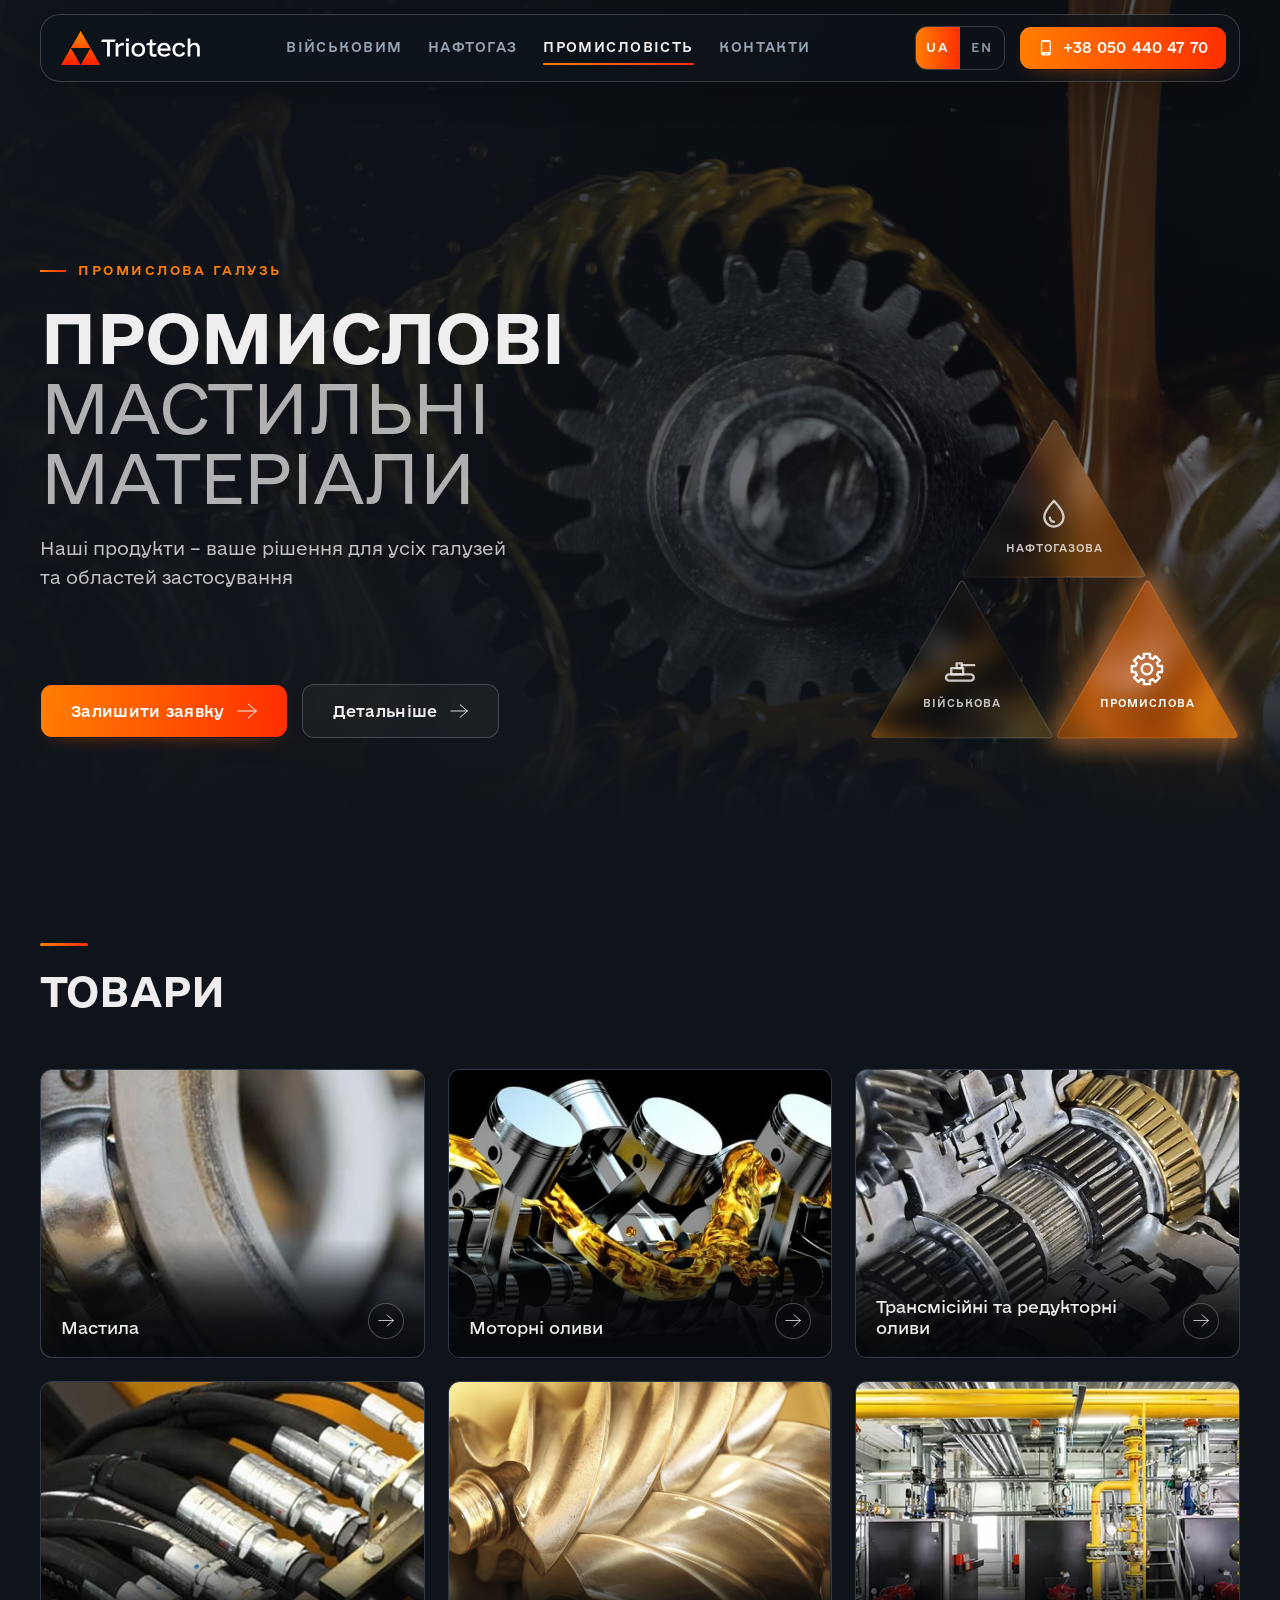
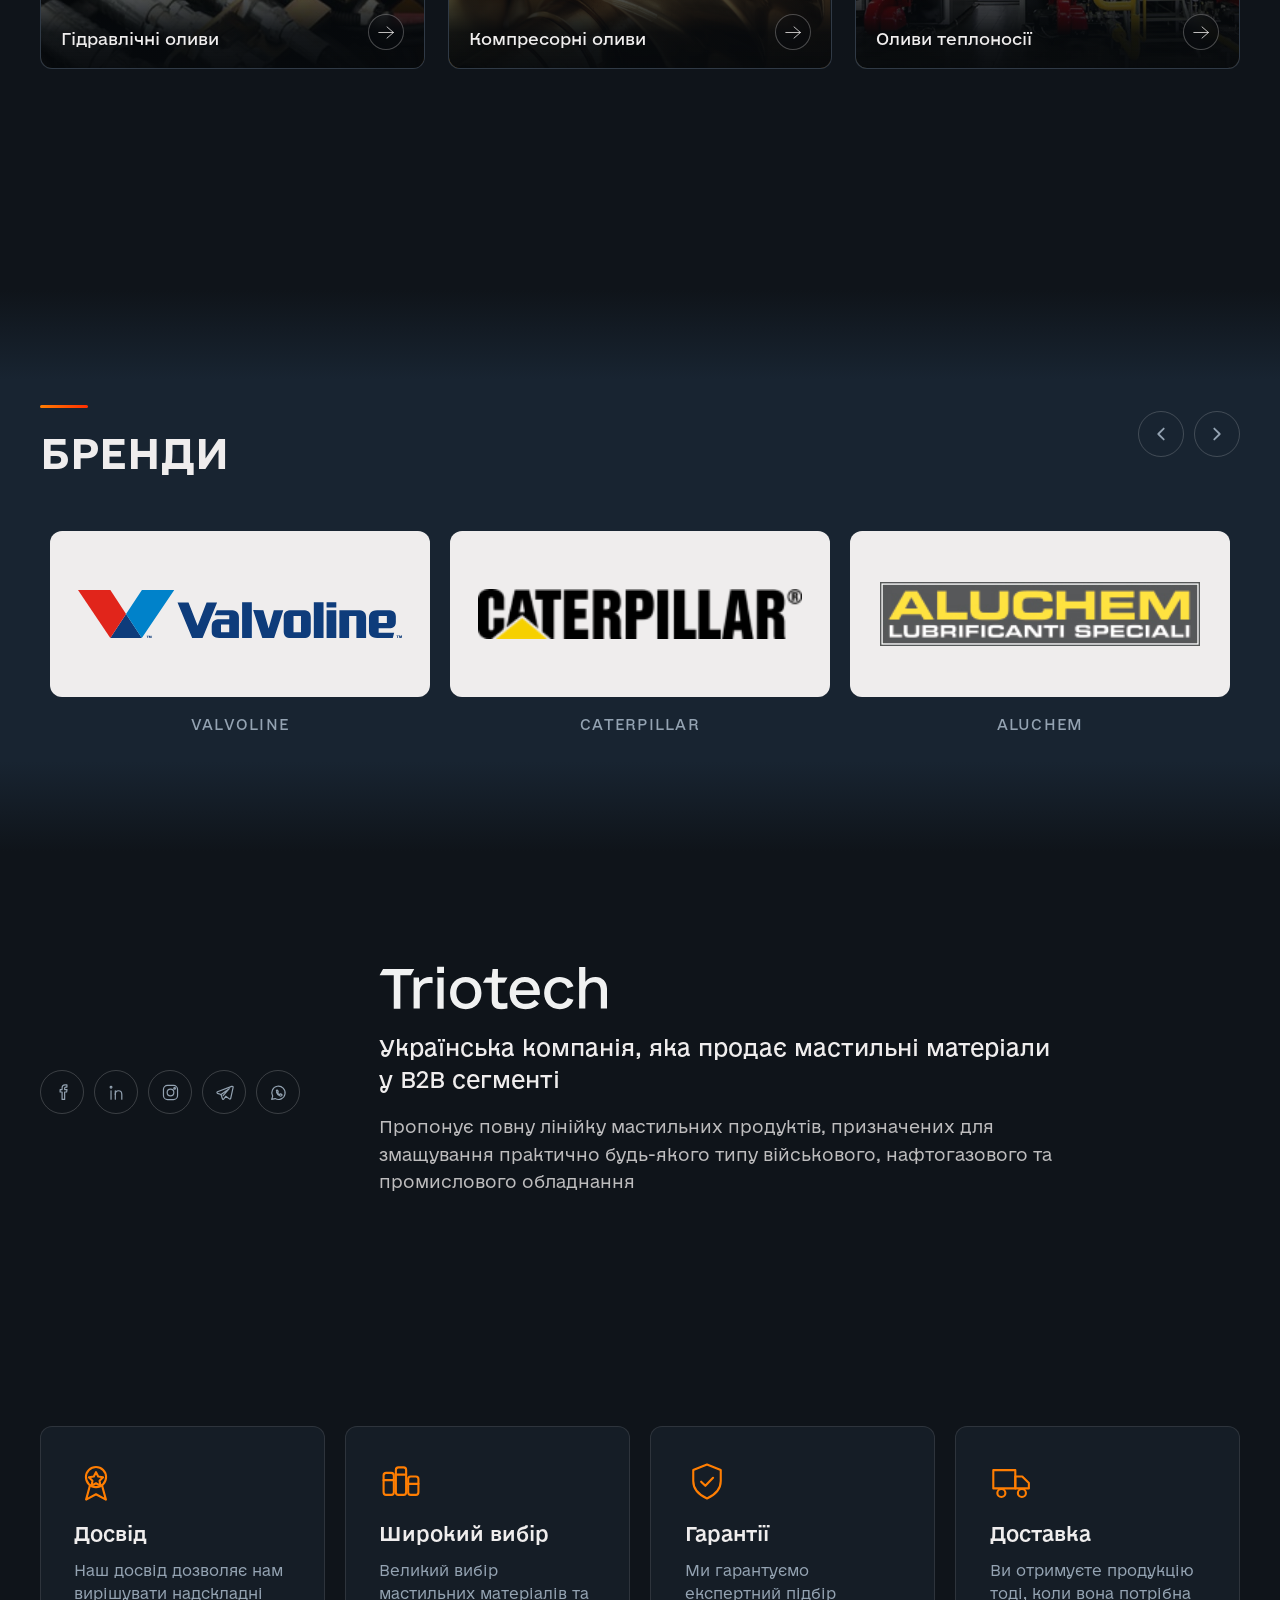
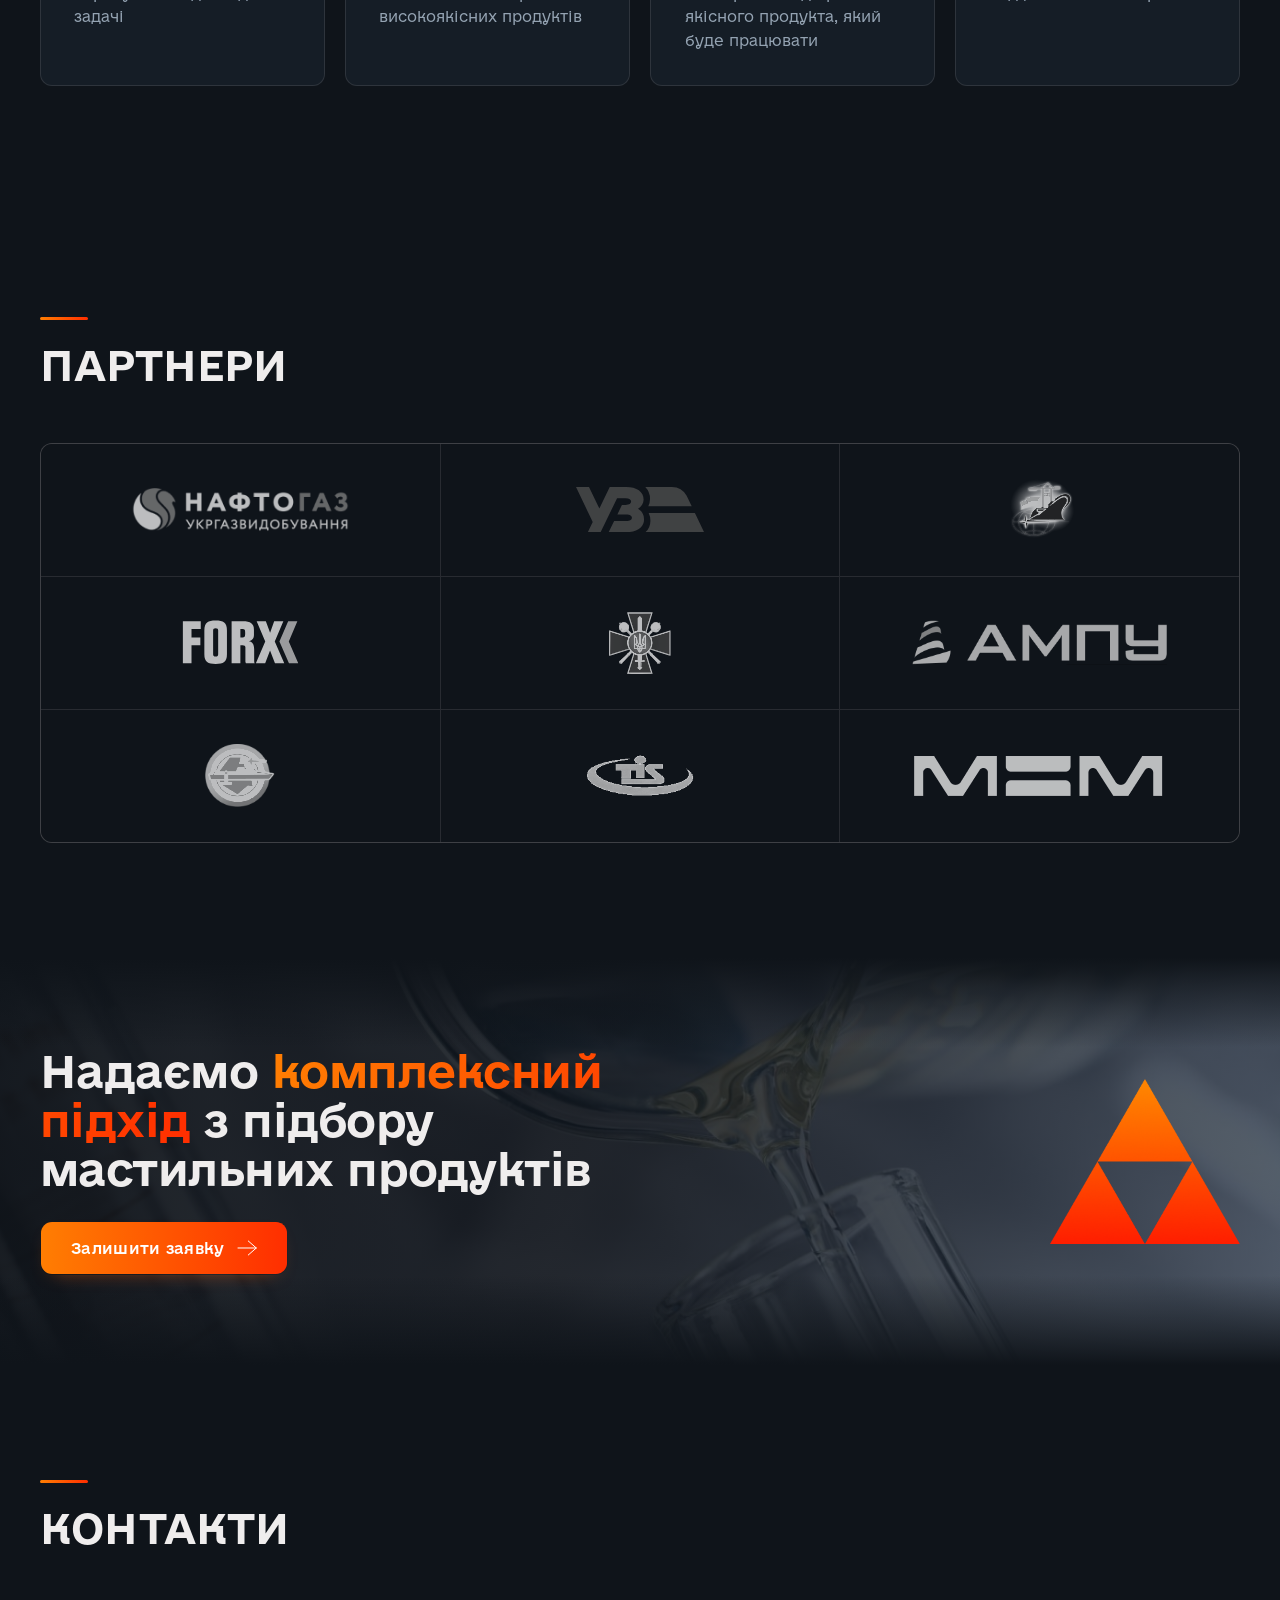
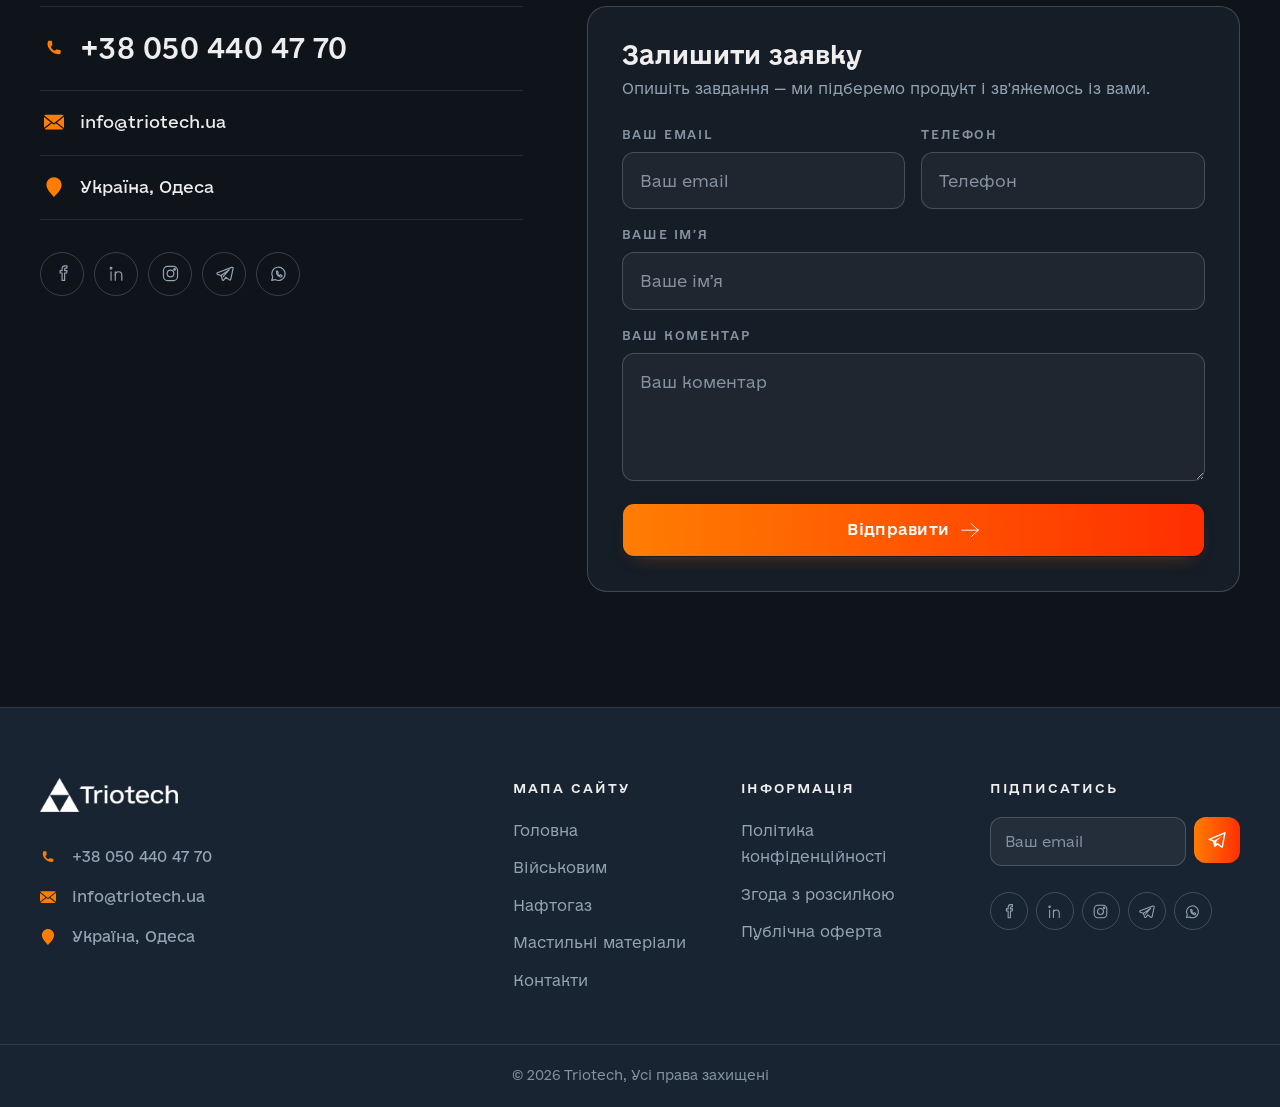
==== Industrial/index.html @ 01c045c3 "Картки головної: суцільна фігура з фото, скруглений кут стику, більший виступ - фото заливає всю фор" ====
<!DOCTYPE html>
<html lang="uk">
<head>
    <meta charset="UTF-8">
    <meta name="viewport"
          content="width=device-width, user-scalable=no, initial-scale=1.0, maximum-scale=1.0, minimum-scale=1.0">
    <meta http-equiv="X-UA-Compatible" content="ie=edge">
    <link rel="stylesheet" href="../css/style.css?v=30">
    <link rel="stylesheet" type="text/css" href="../vendor/slick.css?v=30"/>

    <!-- Favicon -->
    <link href="../favicon.png" rel="icon">

    <title>&#x41F;&#x440;&#x43E;&#x43C;&#x438;&#x441;&#x43B;&#x43E;&#x432;&#x430; &#x433;&#x430;&#x43B;&#x443;&#x437;&#x44C; - Triotech</title>

    <meta property="og:type" content="website">
    <meta property="og:site_name" content="Triotech">
    <meta property="og:title" content="Triotech - Мастильні матеріали">
    <meta property="og:description" content="Українська компанія, яка продає мастильні матеріали у B2B сегменті">
    <meta property="og:url" content="/">
    <meta property="og:locale" content="uk_UA">
    <meta property="og:image" content="/img/preview.jpg">
    <meta property="og:image:width" content="968">
    <meta property="og:image:height" content="504">
</head>

<body>
<svg xmlns="http://www.w3.org/2000/svg" style="position:absolute;width:0;height:0;overflow:hidden" aria-hidden="true" focusable="false"><defs><linearGradient id="flameGrad" x1="0" y1="0" x2="1" y2="1"><stop offset="0%" stop-color="#FF7E02"/><stop offset="100%" stop-color="#FF2E00"/></linearGradient><clipPath id="tri-oilgas" clipPathUnits="objectBoundingBox"><path d="M 0.5074 0.0182 L 0.7401 0.4835 Q 0.7475 0.4983 0.7309 0.4983 L 0.2691 0.4983 Q 0.2525 0.4983 0.2599 0.4835 L 0.4926 0.0182 Q 0.5000 0.0033 0.5074 0.0182 Z"/></clipPath><clipPath id="tri-military" clipPathUnits="objectBoundingBox"><path d="M 0.2574 0.5182 L 0.4901 0.9835 Q 0.4975 0.9983 0.4809 0.9983 L 0.0191 0.9983 Q 0.0025 0.9983 0.0099 0.9835 L 0.2426 0.5182 Q 0.2500 0.5033 0.2574 0.5182 Z"/></clipPath><clipPath id="tri-industrial" clipPathUnits="objectBoundingBox"><path d="M 0.7574 0.5182 L 0.9901 0.9835 Q 0.9975 0.9983 0.9809 0.9983 L 0.5191 0.9983 Q 0.5025 0.9983 0.5099 0.9835 L 0.7426 0.5182 Q 0.7500 0.5033 0.7574 0.5182 Z"/></clipPath><linearGradient id="glassEdge" x1="0" y1="0" x2="0.75" y2="1"><stop offset="0%" stop-color="#fff" stop-opacity=".5"/><stop offset="30%" stop-color="#fff" stop-opacity=".12"/><stop offset="65%" stop-color="#fff" stop-opacity=".03"/><stop offset="100%" stop-color="#fff" stop-opacity=".16"/></linearGradient><linearGradient id="glassEdgeLit" x1="0" y1="0" x2="0.75" y2="1"><stop offset="0%" stop-color="#FFD9B0" stop-opacity=".75"/><stop offset="35%" stop-color="#FFA25A" stop-opacity=".22"/><stop offset="100%" stop-color="#FF7E02" stop-opacity=".30"/></linearGradient><filter id="triGlow" x="-60%" y="-60%" width="220%" height="220%"><feGaussianBlur stdDeviation="3.4" result="b"/><feMerge><feMergeNode in="b"/><feMergeNode in="b"/></feMerge></filter></defs><symbol viewBox="0 0 20 16" id="arrow__product"><path d="M19.286 7.994H1m10.286 6.994l8-6.994-8-6.994" stroke="currentColor" stroke-linecap="round" stroke-linejoin="round"/></symbol><symbol viewBox="0 0 20 17" id="arrow__send"><path d="M19.286 8.734H1M11.286 16l8-7.266-8-7.266" stroke="currentColor" stroke-linecap="round" stroke-linejoin="round"/></symbol><symbol viewBox="0 0 32 32" id="facebook"><path fill-rule="evenodd" clip-rule="evenodd" d="M0 5a5 5 0 015-5h22a5 5 0 015 5v22a5 5 0 01-5 5H5a5 5 0 01-5-5V5zm16 3c4.4 0 8 3.6 8 8 0 4-2.9 7.4-6.9 8v-5.7H19l.4-2.3h-2.2v-1.5c0-.6.3-1.2 1.3-1.2h1v-2s-.9-.2-1.8-.2c-1.8 0-3 1.1-3 3.1V16h-2v2.3h2v5.6C10.9 23.3 8 20 8 16c0-4.4 3.6-8 8-8z" fill="currentColor" fill-opacity=".8"/></symbol><symbol viewBox="0 0 32 32" id="instagram"><path d="M16 18.8c-1.5 0-2.8-1.2-2.8-2.8 0-1.5 1.2-2.8 2.8-2.8 1.5 0 2.8 1.2 2.8 2.8 0 1.5-1.3 2.8-2.8 2.8z" fill="currentColor" fill-opacity=".8"/><path fill-rule="evenodd" clip-rule="evenodd" d="M19.4 9.2h-6.8c-.8.1-1.2.2-1.5.3-.4.1-.7.3-1 .6-.237.237-.35.475-.485.762-.036.075-.073.155-.115.238a5.48 5.48 0 01-.052.148A3.53 3.53 0 009.2 12.6v6.8c.1.8.2 1.2.3 1.5.1.4.3.7.6 1 .237.237.475.35.762.485.075.036.155.073.238.115.046.015.095.033.148.052a3.53 3.53 0 001.352.248h6.8c.8-.1 1.2-.2 1.5-.3.4-.1.7-.3 1-.6.237-.237.35-.475.485-.762.036-.075.073-.155.115-.238.015-.046.033-.095.052-.147A3.53 3.53 0 0022.8 19.4v-6.8c-.1-.8-.2-1.2-.3-1.5-.1-.4-.3-.7-.6-1-.237-.237-.475-.35-.762-.485A11.461 11.461 0 0120.9 9.5c-.046-.015-.095-.033-.147-.052A3.53 3.53 0 0019.4 9.2zM16 11.7c-2.4 0-4.3 1.9-4.3 4.3s1.9 4.3 4.3 4.3 4.3-1.9 4.3-4.3-1.9-4.3-4.3-4.3zm5.4-.1a1 1 0 11-2 0 1 1 0 012 0z" fill="currentColor" fill-opacity=".8"/><path fill-rule="evenodd" clip-rule="evenodd" d="M0 5a5 5 0 015-5h22a5 5 0 015 5v22a5 5 0 01-5 5H5a5 5 0 01-5-5V5zm12.6 2.7h6.8c.9.1 1.5.2 2 .4.6.3 1 .5 1.5 1s.8 1 1 1.5c.2.5.4 1.1.4 2v6.8c-.1.9-.2 1.5-.4 2-.3.6-.5 1-1 1.5s-1 .8-1.5 1c-.5.2-1.1.4-2 .4h-6.8c-.9-.1-1.5-.2-2-.4-.6-.3-1-.5-1.5-1s-.8-1-1-1.5c-.2-.5-.4-1.1-.4-2v-6.8c.1-.9.2-1.5.4-2 .3-.6.5-1 1-1.5s1-.8 1.5-1c.5-.2 1.1-.4 2-.4z" fill="currentColor" fill-opacity=".8"/></symbol><symbol viewBox="0 0 32 32" id="linkedin"><path fill-rule="evenodd" clip-rule="evenodd" d="M0 5a5 5 0 015-5h22a5 5 0 015 5v22a5 5 0 01-5 5H5a5 5 0 01-5-5V5zm8.2 8.3V24h3.4V13.3H8.2zM8 9.9c0 1.1.8 1.9 1.9 1.9 1.1 0 1.9-.8 1.9-1.9C11.8 8.8 11 8 9.9 8 8.9 8 8 8.8 8 9.9zM20.6 24h3.2v-6.6c0-3.3-2-4.4-3.9-4.4-1.7 0-2.9 1.1-3.2 1.8v-1.5h-3.2V24h3.4v-5.7c0-1.5 1-2.3 2-2.3s1.7.5 1.7 2.2V24z" fill="currentColor" fill-opacity=".8"/></symbol><symbol viewBox="0 0 32 32" id="telegram"><path fill-rule="evenodd" clip-rule="evenodd" d="M5 0h22a5 5 0 015 5v22a5 5 0 01-5 5H5a5 5 0 01-5-5V5a5 5 0 015-5zm11.692 12.007c-1.433.596-4.297 1.83-8.592 3.701-.698.278-1.063.549-1.096.814-.056.449.505.625 1.27.866.104.032.212.066.322.102.752.245 1.764.53 2.29.542.477.01 1.01-.186 1.598-.59 4.013-2.709 6.084-4.078 6.214-4.108.092-.02.22-.047.305.03.087.076.078.221.069.26-.056.237-2.26 2.287-3.4 3.347-.356.33-.608.565-.66.619-.115.12-.233.233-.346.342-.699.674-1.223 1.179.029 2.004.602.396 1.083.724 1.563 1.051.525.358 1.048.714 1.725 1.158.172.113.337.23.497.344.61.436 1.16.826 1.837.764.393-.036.8-.406 1.007-1.51.488-2.61 1.447-8.263 1.669-10.592a2.602 2.602 0 00-.025-.58.621.621 0 00-.21-.4c-.176-.143-.448-.173-.57-.17-.554.009-1.405.305-5.496 2.006z" fill="currentColor" fill-opacity=".8"/></symbol><symbol viewBox="0 0 32 32" id="whatsapp"><path fill-rule="evenodd" clip-rule="evenodd" d="M12.6 21.7c1 .6 2.2.9 3.4.9 3.7 0 6.6-3 6.6-6.5 0-1.8-.6-3.4-1.9-4.7-1.3-1.2-2.9-1.9-4.7-1.9-3.6 0-6.6 3-6.6 6.6 0 1.2.3 2.4 1 3.5l.2.3-.7 2.4 2.5-.7.2.1zm5.6-4.7c.2 0 1.2.5 1.4.6.031.016.062.029.093.042.167.07.323.136.407.558.1 0 .1.4-.1.9-.1.4-.9.9-1.3.9-.068 0-.133.006-.202.012-.34.03-.786.07-2.198-.512-1.753-.701-2.968-2.4-3.309-2.877a1.856 1.856 0 00-.091-.123c-.017-.034-.052-.088-.097-.16-.221-.35-.703-1.11-.703-1.94 0-1 .5-1.5.7-1.7.2-.2.4-.2.5-.2h.4c.1 0 .3 0 .4.3.2.4.6 1.4.6 1.5 0 .033.011.067.022.1.023.067.045.133-.022.2-.05.05-.075.1-.1.15-.025.05-.05.1-.1.15l-.3.3c-.1.1-.2.2-.1.4s.5.9 1.1 1.4c.675.59 1.208.825 1.478.944.05.022.09.04.122.056.2 0 .3 0 .4-.1.05-.1.175-.25.3-.4.125-.15.25-.3.3-.4.1-.2.2-.2.4-.1z" fill="currentColor" fill-opacity=".8"/><path fill-rule="evenodd" clip-rule="evenodd" d="M0 16C0 7.163 7.163 0 16 0s16 7.163 16 16-7.163 16-16 16S0 24.837 0 16zm16-8c2.1 0 4.1.8 5.6 2.3 1.5 1.5 2.4 3.5 2.4 5.6 0 4.4-3.6 8-8 8-1.3 0-2.6-.4-3.8-1L8 24l1.1-4C8.4 18.8 8 17.4 8 16c0-4.4 3.6-8 8-8z" fill="currentColor" fill-opacity=".8"/></symbol><symbol viewBox="0 0 23 22" id="footer__tel"><path d="M6.937 7.95c1.38 3.767 2.81 5.27 6.447 6.871l-1.576 2.214c-4.176-2-6.256-5.37-7.236-8l2.365-1.084z" fill="currentColor"/><path d="M8.095 2.75c.739-.002 1.3.612 1.25 1.308-.08 1.095.005 1.884.232 2.863.124.538-.158 1.084-.606 1.436-.604.475-1.066 1.079-1.433 1.599-.509.72-2.26.669-2.646-.116-.796-1.614-1.335-4.588-.173-6.597.182-.316.55-.481.93-.483l2.446-.01zm11.208 11.945c.092-.692-.486-1.292-1.224-1.329a10.354 10.354 0 01-2.982-.562c-.55-.181-1.159.018-1.582.396-.572.51-1.262.87-1.853 1.151-.82.39-.975 2.038-.196 2.495 1.601.94 4.662 1.803 6.914.956a.993.993 0 00.619-.815l.304-2.292z" fill="currentColor"/></symbol><symbol viewBox="0 0 18 15" id="footer__mail"><path fill-rule="evenodd" clip-rule="evenodd" d="M16.349.91a1.68 1.68 0 011.32.628L8.915 8.543.24 1.666C.53 1.213 1.053.91 1.65.91h14.7zM0 12.57V2.908l6.224 4.935-6.211 4.924A1.52 1.52 0 010 12.57zm.57 1.19c.29.24.667.386 1.081.386H16.35a1.7 1.7 0 00.954-.29L10.69 8.563l-1.19.951a.942.942 0 01-1.164.003L7.129 8.56l-6.56 5.2zm11.019-5.917l6.366 5.094c.03-.118.045-.24.045-.367V2.713l-6.411 5.13z" fill="currentColor"/></symbol><symbol viewBox="0 0 16 21" id="footer__place"><path fill-rule="evenodd" clip-rule="evenodd" d="M8.002 20.979C4.942 17.616-.266 12.842.011 7.649.463 3.427 3.868.146 8.002.146c4.135 0 7.54 3.28 7.992 7.503.191 5.67-4.513 9.593-7.992 13.33z" fill="currentColor"/><path d="M11.525 8.265A3.264 3.264 0 118.263 5a3.264 3.264 0 013.262 3.265z" fill="currentColor"/></symbol><symbol viewBox="0 0 26 24" id="footer__send"><path d="M24.102.266L1.012 9.944s-1.092.4-1.007 1.137c.086.738.977 1.076.977 1.076l5.81 2.088s1.754 6.144 2.1 7.313c.344 1.166.621 1.194.621 1.194.322.149.614-.089.614-.089l3.753-3.655 5.85 4.792c1.583.737 2.16-.8 2.16-.8L26 .852c0-1.475-1.898-.585-1.898-.585zM20.014 21.22l-6.259-5.125-1.942 1.891.427-4.023L20.583 6 9.21 12.799l-5.044-1.813 19.245-8.067-3.398 18.3z" fill="currentColor"/></symbol><symbol viewBox="0 0 21 33" id="header-tel"><path d="M16.042 0H4.375A4.37 4.37 0 000 4.375v23.333a4.37 4.37 0 004.375 4.375h11.667a4.37 4.37 0 004.375-4.375V4.375A4.37 4.37 0 0016.042 0zm-2.917 29.167H7.292v-1.459h5.833v1.459zm4.74-4.375H2.552V4.375h15.313v20.417z" fill="currentColor"/></symbol><symbol viewBox="0 0 19 19" id="popup-close"><path d="M9.5 7.438L16.718.219l2.062 2.062-7.218 7.22 7.218 7.218-2.062 2.062L9.5 11.562l-7.22 7.219-2.06-2.062L7.437 9.5.22 2.281 2.28.22 9.5 7.438z" fill="currentColor"/></symbol></svg>
<header b-qltympal5c class="header">
    <div b-qltympal5c class="container">
        <div b-qltympal5c class="header__wrapper">
            <div b-qltympal5c class="header__wrap">
                <a class="header__logo" href="../index.html">
                    <img src="../img/Gradient-Logo-white.svg" alt="logo">
                </a>
                <div b-qltympal5c class="header__content">
                    <nav b-qltympal5c class="header__navigation">
                        <ul b-qltympal5c class="header__list">
                            <li b-qltympal5c class="header__item">
                                <a class="header__link " href="../Military/index.html">&#x412;&#x406;&#x419;&#x421;&#x42C;&#x41A;&#x41E;&#x412;&#x418;&#x41C;</a>
                            </li>
                            <li b-qltympal5c class="header__item">
                                <a class="header__link " href="../OilGas/index.html">&#x41D;&#x410;&#x424;&#x422;&#x41E;&#x413;&#x410;&#x417;</a>
                            </li>
                            <li b-qltympal5c class="header__item">
                                <a class="header__link header__link--active" href="../Industrial/index.html">&#x41F;&#x420;&#x41E;&#x41C;&#x418;&#x421;&#x41B;&#x41E;&#x412;&#x406;&#x421;&#x422;&#x42C;</a>
                            </li>

                            <li b-qltympal5c class="header__item">
                                <a b-qltympal5c id="header__contacts" href="#contacts" class="header__link">&#x41A;&#x41E;&#x41D;&#x422;&#x410;&#x41A;&#x422;&#x418;</a>
                            </li>
                        </ul>
                    </nav>

                    <div class="lang__button lang--header"><div class="lang__list"><span class="lang__link lang__link--on">UA</span><a class="lang__link" href="../Industrial/en/index.html" hreflang="en">EN</a></div></div><button type="button" class="header__cta" data-quote><span>Залишити заявку</span><svg class="btn__arrow" width="20" height="16" fill="none" aria-hidden="true" focusable="false"><use href="#arrow__product" xlink:href="#arrow__product"></use></svg></button>

                    <a b-qltympal5c href="tel:&#x2B;38 050 440 47 70" class="header__tel header__tel--mobile"><svg b-qltympal5c class="header__icon" width="21" height="33">
                            <use b-qltympal5c href="#header-tel" xlink:href="#header-tel"></use>
                        </svg><span class="header__tel-num">&#x2B;38 050 440 47 70</span></a>
                </div>
                <button b-qltympal5c class="hamburger" type="button" aria-label="Меню">
                    <div b-qltympal5c class="hamburger-menu">
                        <span b-qltympal5c class="hamburger-line"></span>
                        <span b-qltympal5c class="hamburger-line"></span>
                    </div>
                </button>
            </div>
            <a b-qltympal5c href="tel:&#x2B;38 050 440 47 70" class="header__tel"><svg b-qltympal5c class="header__icon" width="21" height="33">
                    <use b-qltympal5c href="#header-tel" xlink:href="#header-tel"></use>
                </svg><span class="header__tel-num">&#x2B;38 050 440 47 70</span></a>
        </div>
    </div>
</header>

<main b-qltympal5c class="main">


<section class="start js-main">
    <div class="start__bg">
        <img src="../img/start-bg-3.jpg" alt="bg">
    </div>
    <div class="container">
        <div class="start__wrapper reveal"><p class="sector-tag"><span class="sector-tag__label">Промислова галузь</span></p>
            <h1 class="start__title">ПРОМИСЛОВІ<br><span>МАСТИЛЬНІ МАТЕРІАЛИ</span></h1>
            <div class="start__desc"><p class="start__text">&#x41D;&#x430;&#x448;&#x456; &#x43F;&#x440;&#x43E;&#x434;&#x443;&#x43A;&#x442;&#x438; &#x2013; &#x432;&#x430;&#x448;&#x435; &#x440;&#x456;&#x448;&#x435;&#x43D;&#x43D;&#x44F; &#x434;&#x43B;&#x44F; &#x443;&#x441;&#x456;&#x445; &#x433;&#x430;&#x43B;&#x443;&#x437;&#x435;&#x439; &#x442;&#x430; &#x43E;&#x431;&#x43B;&#x430;&#x441;&#x442;&#x435;&#x439; &#x437;&#x430;&#x441;&#x442;&#x43E;&#x441;&#x443;&#x432;&#x430;&#x43D;&#x43D;&#x44F;</p>
        </div></div><nav class="start__navigation triad-nav" aria-label="Галузі"><ul class="triad-nav__list"><li class="triad-nav__item triad-nav__item--oilgas"><a class="triad-nav__link" href="../OilGas/index.html"><span class="triad-nav__glass"></span><span class="triad-nav__inner"><svg class="triad-nav__ico" viewBox="0 0 24 24" fill="none" stroke="currentColor" stroke-width="1.5" stroke-linecap="round" stroke-linejoin="round" aria-hidden="true" focusable="false"><path d="M12 3.4c0 0 6.2 6.6 6.2 10.5a6.2 6.2 0 1 1-12.4 0C5.8 10 12 3.4 12 3.4z"/><path d="M9.4 14.3a2.7 2.7 0 0 0 2.7 2.7"/></svg><span class="triad-nav__label">Нафтогазова</span></span></a><svg class="triad-nav__glow" viewBox="0 0 100 86.6" preserveAspectRatio="none" aria-hidden="true" focusable="false"><path d="M 50.7425 1.5747 L 74.0075 41.8696 Q 74.7500 43.1557 73.2650 43.1557 L 26.7350 43.1557 Q 25.2500 43.1557 25.9925 41.8696 L 49.2575 1.5747 Q 50.0000 0.2887 50.7425 1.5747 Z"/></svg></li><li class="triad-nav__item triad-nav__item--military"><a class="triad-nav__link" href="../Military/index.html"><span class="triad-nav__glass"></span><span class="triad-nav__inner"><svg class="triad-nav__ico" viewBox="0 0 24 24" fill="none" stroke="currentColor" stroke-width="1.5" stroke-linecap="round" stroke-linejoin="round" aria-hidden="true" focusable="false"><rect x="2" y="15.4" width="18" height="4.1" rx="2"/><path d="M5.4 11.4h7.7v4H5.4z"/><path d="M8.9 8.3h3.3v3.1H8.9z"/><path d="M12.2 9.5h8.1"/></svg><span class="triad-nav__label">Військова</span></span></a><svg class="triad-nav__glow" viewBox="0 0 100 86.6" preserveAspectRatio="none" aria-hidden="true" focusable="false"><path d="M 25.7425 44.8747 L 49.0075 85.1696 Q 49.7500 86.4557 48.2650 86.4557 L 1.7350 86.4557 Q 0.2500 86.4557 0.9925 85.1696 L 24.2575 44.8747 Q 25.0000 43.5887 25.7425 44.8747 Z"/></svg></li><li class="triad-nav__item triad-nav__item--industrial is-active"><a class="triad-nav__link" href="../Industrial/index.html" aria-current="page"><span class="triad-nav__glass"></span><span class="triad-nav__inner"><svg class="triad-nav__ico" viewBox="0 0 24 24" fill="none" stroke="currentColor" stroke-width="1.5" stroke-linecap="round" stroke-linejoin="round" aria-hidden="true" focusable="false"><path d="M 19.36 10.11 L 21.79 9.97 L 21.79 14.03 L 19.36 13.89 L 18.54 15.87 L 20.36 17.49 L 17.49 20.36 L 15.87 18.54 L 13.89 19.36 L 14.03 21.79 L 9.97 21.79 L 10.11 19.36 L 8.13 18.54 L 6.51 20.36 L 3.64 17.49 L 5.46 15.87 L 4.64 13.89 L 2.21 14.03 L 2.21 9.97 L 4.64 10.11 L 5.46 8.13 L 3.64 6.51 L 6.51 3.64 L 8.13 5.46 L 10.11 4.64 L 9.97 2.21 L 14.03 2.21 L 13.89 4.64 L 15.87 5.46 L 17.49 3.64 L 20.36 6.51 L 18.54 8.13 Z"/><circle cx="12" cy="12" r="3.4"/></svg><span class="triad-nav__label">Промислова</span></span></a><svg class="triad-nav__glow" viewBox="0 0 100 86.6" preserveAspectRatio="none" aria-hidden="true" focusable="false"><path d="M 75.7425 44.8747 L 99.0075 85.1696 Q 99.7500 86.4557 98.2650 86.4557 L 51.7350 86.4557 Q 50.2500 86.4557 50.9925 85.1696 L 74.2575 44.8747 Q 75.0000 43.5887 75.7425 44.8747 Z"/></svg></li></ul><svg class="triad-nav__edges" viewBox="0 0 100 86.6" preserveAspectRatio="none" aria-hidden="true" focusable="false"><path class="triad-edge" d="M 50.7425 1.5747 L 74.0075 41.8696 Q 74.7500 43.1557 73.2650 43.1557 L 26.7350 43.1557 Q 25.2500 43.1557 25.9925 41.8696 L 49.2575 1.5747 Q 50.0000 0.2887 50.7425 1.5747 Z"/><path class="triad-edge" d="M 25.7425 44.8747 L 49.0075 85.1696 Q 49.7500 86.4557 48.2650 86.4557 L 1.7350 86.4557 Q 0.2500 86.4557 0.9925 85.1696 L 24.2575 44.8747 Q 25.0000 43.5887 25.7425 44.8747 Z"/><path class="triad-edge is-lit" d="M 75.7425 44.8747 L 99.0075 85.1696 Q 99.7500 86.4557 98.2650 86.4557 L 51.7350 86.4557 Q 50.2500 86.4557 50.9925 85.1696 L 74.2575 44.8747 Q 75.0000 43.5887 75.7425 44.8747 Z"/></svg></nav><div class="start__buttons"><button class="start__btn start__btn--defolt"><span>&#x417;&#x430;&#x43B;&#x438;&#x448;&#x438;&#x442;&#x438; &#x437;&#x430;&#x44F;&#x432;&#x43A;&#x443;</span><svg class="btn__arrow" width="20" height="16" aria-hidden="true" focusable="false" fill="none"><use href="#arrow__product" xlink:href="#arrow__product"></use></svg></button><a href="#product" class="start__btn start__btn--grad">
                &#x414;&#x435;&#x442;&#x430;&#x43B;&#x44C;&#x43D;&#x456;&#x448;&#x435;
                <svg class="start__icon" width="20" height="16" fill="none">
                    <use href="#arrow__product" xlink:href="#arrow__product"></use>
                </svg>
            </a></div>
</section>

<section id="product" class="products">
    <div class="container">
        <h2 class="btn btn--product no-click reveal">&#x422;&#x41E;&#x412;&#x410;&#x420;&#x418;</h2>

        <ul class="product__list reveal-stagger">
            <li class="product__item">
                <div class="product__header">
                    <img src="../img/product-16.jpeg" alt="product">
                </div>
                <div class="product__content">
                    <h3 class="product__name">&#x41C;&#x430;&#x441;&#x442;&#x438;&#x43B;&#x430;</h3><span class="product__arrow"><svg width="20" height="16" aria-hidden="true" focusable="false" fill="none"><use href="#arrow__product" xlink:href="#arrow__product"></use></svg></span>
                </div>
            </li>

            <li class="product__item">
                <div class="product__header">
                    <img src="../img/product-17.jpeg" alt="product">
                </div>
                <div class="product__content">
                    <h3 class="product__name">&#x41C;&#x43E;&#x442;&#x43E;&#x440;&#x43D;&#x456; &#x43E;&#x43B;&#x438;&#x432;&#x438;</h3><span class="product__arrow"><svg width="20" height="16" aria-hidden="true" focusable="false" fill="none"><use href="#arrow__product" xlink:href="#arrow__product"></use></svg></span>
                </div>
            </li>

            <li class="product__item">
                <div class="product__header">
                    <img src="../img/product-18.webp" alt="product">
                </div>
                <div class="product__content">
                    <h3 class="product__name">&#x422;&#x440;&#x430;&#x43D;&#x441;&#x43C;&#x456;&#x441;&#x456;&#x439;&#x43D;&#x456; &#x442;&#x430; &#x440;&#x435;&#x434;&#x443;&#x43A;&#x442;&#x43E;&#x440;&#x43D;&#x456; &#x43E;&#x43B;&#x438;&#x432;&#x438;</h3><span class="product__arrow"><svg width="20" height="16" aria-hidden="true" focusable="false" fill="none"><use href="#arrow__product" xlink:href="#arrow__product"></use></svg></span>
                </div>
            </li>

            <li class="product__item">
                <div class="product__header">
                    <img src="../img/product-19.jpeg" alt="product">
                </div>
                <div class="product__content">
                    <h3 class="product__name">&#x413;&#x456;&#x434;&#x440;&#x430;&#x432;&#x43B;&#x456;&#x447;&#x43D;&#x456; &#x43E;&#x43B;&#x438;&#x432;&#x438;</h3><span class="product__arrow"><svg width="20" height="16" aria-hidden="true" focusable="false" fill="none"><use href="#arrow__product" xlink:href="#arrow__product"></use></svg></span>
                </div>
            </li>

            <li class="product__item">
                <div class="product__header">
                    <img src="../img/product-20.png" alt="product">
                </div>
                <div class="product__content">
                    <h3 class="product__name">&#x41A;&#x43E;&#x43C;&#x43F;&#x440;&#x435;&#x441;&#x43E;&#x440;&#x43D;&#x456; &#x43E;&#x43B;&#x438;&#x432;&#x438;</h3><span class="product__arrow"><svg width="20" height="16" aria-hidden="true" focusable="false" fill="none"><use href="#arrow__product" xlink:href="#arrow__product"></use></svg></span>
                </div>
            </li>

            <li class="product__item">
                <div class="product__header">
                    <img src="../img/product-21.webp" alt="product">
                </div>
                <div class="product__content">
                    <h3 class="product__name">&#x41E;&#x43B;&#x438;&#x432;&#x438; &#x442;&#x435;&#x43F;&#x43B;&#x43E;&#x43D;&#x43E;&#x441;&#x456;&#x457;</h3><span class="product__arrow"><svg width="20" height="16" aria-hidden="true" focusable="false" fill="none"><use href="#arrow__product" xlink:href="#arrow__product"></use></svg></span>
                </div>
            </li>

            <li class="product__item extra">
                <div class="product__header">
                    <img src="../img/product-22.jpeg" alt="product">
                </div>
                <div class="product__content">
                    <h3 class="product__name">&#x41E;&#x445;&#x43E;&#x43B;&#x43E;&#x434;&#x436;&#x443;&#x44E;&#x447;&#x456; &#x440;&#x456;&#x434;&#x438;&#x43D;&#x438;</h3><span class="product__arrow"><svg width="20" height="16" aria-hidden="true" focusable="false" fill="none"><use href="#arrow__product" xlink:href="#arrow__product"></use></svg></span>
                </div>
            </li>

            <li class="product__item extra">
                <div class="product__header">
                    <img src="../img/product-23.jpeg" alt="product">
                </div>
                <div class="product__content">
                    <h3 class="product__name">&#x422;&#x443;&#x440;&#x431;&#x456;&#x43D;&#x43D;&#x456; &#x43E;&#x43B;&#x438;&#x432;&#x438;</h3><span class="product__arrow"><svg width="20" height="16" aria-hidden="true" focusable="false" fill="none"><use href="#arrow__product" xlink:href="#arrow__product"></use></svg></span>
                </div>
            </li>

            <li class="product__item extra">
                <div class="product__header">
                    <img src="../img/product-24.webp" alt="product">
                </div>
                <div class="product__content">
                    <h3 class="product__name">&#x406;&#x43D;&#x448;&#x456; &#x43C;&#x430;&#x441;&#x442;&#x438;&#x43B;&#x44C;&#x43D;&#x456; &#x43C;&#x430;&#x442;&#x435;&#x440;&#x456;&#x430;&#x43B;&#x438;</h3><span class="product__arrow"><svg width="20" height="16" aria-hidden="true" focusable="false" fill="none"><use href="#arrow__product" xlink:href="#arrow__product"></use></svg></span>
                </div>
            </li>
        </ul>
        
        <div class="product__foot reveal"><button id="productMore" class="product__more">&#x411;&#x456;&#x43B;&#x44C;&#x448;&#x435; &#x442;&#x43E;&#x432;&#x430;&#x440;&#x456;&#x432;
            <svg class="product__icon" width="20" height="16" fill="none">
                <use href="#arrow__product" xlink:href="#arrow__product"></use>
            </svg>
        </button><button class="products__btn quote"><span>&#x417;&#x430;&#x43B;&#x438;&#x448;&#x438;&#x442;&#x438; &#x437;&#x430;&#x44F;&#x432;&#x43A;&#x443;</span><svg class="btn__arrow" width="20" height="16" aria-hidden="true" focusable="false" fill="none"><use href="#arrow__product" xlink:href="#arrow__product"></use></svg></button></div>
    </div>
</section>

<section b-qltympal5c class="brands">
    <div b-qltympal5c class="container">
        <h2 b-qltympal5c class="btn btn--brands no-click reveal">&#x411;&#x420;&#x415;&#x41D;&#x414;&#x418;</h2>


        <div b-qltympal5c class="brands__swiper reveal">
            <div b-qltympal5c class="brands__wrapper"><div b-qltympal5c class="brands__slide">
                    <div b-qltympal5c class="brands__header">
                        <img src="../img/brands-2.svg" alt="brands">
                    </div>
                    <h3 b-qltympal5c class="brands__name">
                        Valvoline
                    </h3>
                </div><div b-qltympal5c class="brands__slide">
                    <div b-qltympal5c class="brands__header">
                        <img src="../img/brands-4.png" alt="brands">
                    </div>
                    <h3 b-qltympal5c class="brands__name">
                        Caterpillar
                    </h3>
                </div><div b-qltympal5c class="brands__slide">
                    <div b-qltympal5c class="brands__header">
                        <img src="../img/brands-6.png" alt="brands">
                    </div>
                    <h3 b-qltympal5c class="brands__name">
                        Aluchem
                    </h3>
                </div><div b-qltympal5c class="brands__slide">
                    <div b-qltympal5c class="brands__header">
                        <img src="../img/brands-5.png" alt="brands">
                    </div>
                    <h3 b-qltympal5c class="brands__name">
                        Champion
                    </h3>
                </div><div b-qltympal5c class="brands__slide">
                    <div b-qltympal5c class="brands__header">
                        <img src="../img/brands-7.png" alt="brands">
                    </div>
                    <h3 b-qltympal5c class="brands__name">
                        Bechem
                    </h3>
                </div><div b-qltympal5c class="brands__slide">
                    <div b-qltympal5c class="brands__header">
                        <img src="../img/brands-3.png" alt="brands">
                    </div>
                    <h3 b-qltympal5c class="brands__name">
                        Cyclon
                    </h3>
                </div><div b-qltympal5c class="brands__slide">
                    <div b-qltympal5c class="brands__header">
                        <img src="../img/brands-1.png" alt="brands">
                    </div>
                    <h3 b-qltympal5c class="brands__name">
                        OCRI
                    </h3>
                </div></div>
        </div>

        <div b-qltympal5c class="brands__navigation reveal">
            <button b-qltympal5c class="brands__prev" type="button" aria-label="Попередній бренд"><svg viewBox="0 0 24 22" aria-hidden="true" focusable="false"><path d="M15 5l-6 6 6 6" fill="none" stroke="currentColor" stroke-width="2" stroke-linecap="round" stroke-linejoin="round"/></svg></button>
            <button b-qltympal5c class="brands__next" type="button" aria-label="Наступний бренд"><svg viewBox="0 0 24 22" aria-hidden="true" focusable="false"><path d="M9 5l6 6-6 6" fill="none" stroke="currentColor" stroke-width="2" stroke-linecap="round" stroke-linejoin="round"/></svg></button>
        </div>

        <div b-qltympal5c class="brands__decor">
            <img src="../img/brands-decor.png" alt="decor">
        </div>
    </div>

</section>

<section b-qltympal5c class="about">
    <div b-qltympal5c class="container">
        <div b-qltympal5c class="about__bg">
            <img src="../img/about-logo.png" alt="bg">
        </div>
        <div b-qltympal5c class="about__left">
            <h2 b-qltympal5c class="btn btn--about no-click reveal">&#x41F;&#x420;&#x41E; &#x41D;&#x410;&#x421;</h2>
            
            <ul b-qltympal5c class="social__list social__list--about">
                <li b-qltympal5c class="social__item">
                    <a b-qltympal5c href="https://www.facebook.com/profile.php?id=100087215003059" class="social__link">
                        <svg viewBox="0 0 24 24" fill="none" stroke="currentColor" stroke-width="1.5" stroke-linecap="round" stroke-linejoin="round" aria-hidden="true" focusable="false"><path d="M14.7 8.3V6.6c0-.8.6-1.4 1.4-1.4h1.5V2.3h-2.4c-2.2 0-3.7 1.6-3.7 4v2H9v3.1h2.5v9.4h3.2v-9.4h2.5l.5-3.1z"/></svg>
                    </a>
                </li>
                <li b-qltympal5c class="social__item">
                    <a b-qltympal5c href="https://www.linkedin.com/company/triotech-llc/" class="social__link">
                        <svg viewBox="0 0 24 24" fill="none" stroke="currentColor" stroke-width="1.5" stroke-linecap="round" stroke-linejoin="round" aria-hidden="true" focusable="false"><circle cx="5.1" cy="5.3" r="1.1"/><path d="M5.1 9.8v10.6"/><path d="M10.5 20.4V9.8"/><path d="M10.5 14.4c0-2.6 1.7-4.6 4.1-4.6 2.4 0 4.1 2 4.1 4.6v6"/></svg>
                    </a>
                </li>
                <li b-qltympal5c class="social__item">
                    <a b-qltympal5c href="https://www.instagram.com/triotech_ukraine_/" class="social__link ">
                        <svg viewBox="0 0 24 24" fill="none" stroke="currentColor" stroke-width="1.5" stroke-linecap="round" stroke-linejoin="round" aria-hidden="true" focusable="false"><rect x="3.1" y="3.1" width="17.8" height="17.8" rx="5.2"/><circle cx="12" cy="12" r="4.2"/><circle cx="17.2" cy="6.8" r="1.05"/></svg>
                    </a>
                </li>
                <li b-qltympal5c class="social__item">
                    <a b-qltympal5c href="https://t.me/triotech_ukraine" class="social__link">
                        <svg viewBox="0 0 24 24" fill="none" stroke="currentColor" stroke-width="1.5" stroke-linecap="round" stroke-linejoin="round" aria-hidden="true" focusable="false"><path d="M21.1 4.2 3.1 11.1c-.9.35-.87 1.62.03 1.93l4.5 1.55 1.72 5.28c.27.82 1.34.99 1.84.29l2.45-3.44 4.53 3.34c.62.46 1.5.13 1.67-.62l3.05-13.98c.18-.82-.62-1.48-1.79-1.25z"/><path d="m7.63 14.58 10.4-7.36-7.75 8.73"/></svg>
                    </a>
                </li>
                <li b-qltympal5c class="social__item">
                    <a b-qltympal5c href="https://wa.me/qr/CX3KLC3YHZDWG1" class="social__link">
                        <svg viewBox="0 0 24 24" fill="none" stroke="currentColor" stroke-width="1.5" stroke-linecap="round" stroke-linejoin="round" aria-hidden="true" focusable="false"><path d="M3.4 20.6 4.65 16.6A8.4 8.4 0 1 1 7.75 19.7z"/><path d="M9.3 9.4c.15-.35.4-.35.62-.35h.5c.18 0 .4.02.6.47l.62 1.5c.1.24 0 .42-.1.55l-.4.47c-.16.18-.24.32-.1.55.4.72 1.2 1.5 1.95 1.9.25.14.42.08.56-.08l.47-.55c.16-.18.32-.24.55-.16l1.42.7c.4.18.4.4.4.55v.47c0 .24 0 .47-.4.72-.47.3-1.2.47-1.9.24-1.9-.63-3.8-2.53-4.4-4.4-.24-.72-.1-1.42.24-1.9z"/></svg>
                    </a>
                </li>
            </ul>
        </div>
        <div b-qltympal5c class="about__right reveal">
            <h2 b-qltympal5c class="about__title">
                <img src="../img/logo-text.svg" alt="logo icon">
            </h2>
            <div b-qltympal5c class="about__wrap">
                <p b-qltympal5c class="about__text">
                    &#x423;&#x43A;&#x440;&#x430;&#x457;&#x43D;&#x441;&#x44C;&#x43A;&#x430; &#x43A;&#x43E;&#x43C;&#x43F;&#x430;&#x43D;&#x456;&#x44F;, &#x44F;&#x43A;&#x430; &#x43F;&#x440;&#x43E;&#x434;&#x430;&#x454; &#x43C;&#x430;&#x441;&#x442;&#x438;&#x43B;&#x44C;&#x43D;&#x456; &#x43C;&#x430;&#x442;&#x435;&#x440;&#x456;&#x430;&#x43B;&#x438; &#x443; B2B &#x441;&#x435;&#x433;&#x43C;&#x435;&#x43D;&#x442;&#x456;
                </p>
                <p b-qltympal5c class="about__text">&#x41F;&#x440;&#x43E;&#x43F;&#x43E;&#x43D;&#x443;&#x454; &#x43F;&#x43E;&#x432;&#x43D;&#x443; &#x43B;&#x456;&#x43D;&#x456;&#x439;&#x43A;&#x443; &#x43C;&#x430;&#x441;&#x442;&#x438;&#x43B;&#x44C;&#x43D;&#x438;&#x445; &#x43F;&#x440;&#x43E;&#x434;&#x443;&#x43A;&#x442;&#x456;&#x432;, &#x43F;&#x440;&#x438;&#x437;&#x43D;&#x430;&#x447;&#x435;&#x43D;&#x438;&#x445; &#x434;&#x43B;&#x44F; &#x437;&#x43C;&#x430;&#x449;&#x443;&#x432;&#x430;&#x43D;&#x43D;&#x44F; &#x43F;&#x440;&#x430;&#x43A;&#x442;&#x438;&#x447;&#x43D;&#x43E; &#x431;&#x443;&#x434;&#x44C;-&#x44F;&#x43A;&#x43E;&#x433;&#x43E; &#x442;&#x438;&#x43F;&#x443; &#x432;&#x456;&#x439;&#x441;&#x44C;&#x43A;&#x43E;&#x432;&#x43E;&#x433;&#x43E;, &#x43D;&#x430;&#x444;&#x442;&#x43E;&#x433;&#x430;&#x437;&#x43E;&#x432;&#x43E;&#x433;&#x43E; &#x442;&#x430; &#x43F;&#x440;&#x43E;&#x43C;&#x438;&#x441;&#x43B;&#x43E;&#x432;&#x43E;&#x433;&#x43E; &#x43E;&#x431;&#x43B;&#x430;&#x434;&#x43D;&#x430;&#x43D;&#x43D;&#x44F;</p></div>
            </div>
        </div>


    </div>
    <div b-qltympal5c class="about__decor">
        <img src="../img/about-decor.png" alt="decor">
    </div>
</section>

<section b-qltympal5c class="why">
    <div b-qltympal5c class="container">
        <ul b-qltympal5c class="why__list reveal-stagger">
            <li b-qltympal5c class="why__item">
                <div b-qltympal5c class="why__header">
                    <span class="why__icon"><svg viewBox="0 0 24 24" aria-hidden="true" focusable="false"><circle cx="12" cy="9.3" r="5.5"/><path d="M12 6.6l1.2 2.42 2.68.39-1.94 1.89.46 2.66L12 12.7l-2.4 1.26.46-2.66-1.94-1.89 2.68-.39z"/><path d="M8.7 13.9 6.6 21.6l5.4-2.9 5.4 2.9-2.1-7.7"/></svg></span>
                    <h2 b-qltympal5c class="why__title">&#x414;&#x43E;&#x441;&#x432;&#x456;&#x434;</h2>
                </div>
                <p b-qltympal5c class="why__text">&#x41D;&#x430;&#x448; &#x434;&#x43E;&#x441;&#x432;&#x456;&#x434; &#x434;&#x43E;&#x437;&#x432;&#x43E;&#x43B;&#x44F;&#x454; &#x43D;&#x430;&#x43C; &#x432;&#x438;&#x440;&#x456;&#x448;&#x443;&#x432;&#x430;&#x442;&#x438; &#x43D;&#x430;&#x434;&#x441;&#x43A;&#x43B;&#x430;&#x434;&#x43D;&#x456; &#x437;&#x430;&#x434;&#x430;&#x447;&#x456;</p>
            </li>

            <li b-qltympal5c class="why__item">
                <div b-qltympal5c class="why__header">
                    <span class="why__icon"><svg viewBox="0 0 24 24" aria-hidden="true" focusable="false"><rect x="2.5" y="7" width="5.6" height="12" rx="1.4"/><rect x="9.2" y="4" width="5.6" height="15" rx="1.4"/><rect x="15.9" y="9" width="5.6" height="10" rx="1.4"/><path d="M2.5 11h5.6M9.2 8h5.6M15.9 13h5.6"/></svg></span>
                    <h2 b-qltympal5c class="why__title">&#x428;&#x438;&#x440;&#x43E;&#x43A;&#x438;&#x439; &#x432;&#x438;&#x431;&#x456;&#x440;</h2>
                </div>
                <p b-qltympal5c class="why__text">&#x412;&#x435;&#x43B;&#x438;&#x43A;&#x438;&#x439; &#x432;&#x438;&#x431;&#x456;&#x440; &#x43C;&#x430;&#x441;&#x442;&#x438;&#x43B;&#x44C;&#x43D;&#x438;&#x445; &#x43C;&#x430;&#x442;&#x435;&#x440;&#x456;&#x430;&#x43B;&#x456;&#x432; &#x442;&#x430; &#x432;&#x438;&#x441;&#x43E;&#x43A;&#x43E;&#x44F;&#x43A;&#x456;&#x441;&#x43D;&#x438;&#x445; &#x43F;&#x440;&#x43E;&#x434;&#x443;&#x43A;&#x442;&#x456;&#x432;</p>
            </li>

            <li b-qltympal5c class="why__item">
                <div b-qltympal5c class="why__header">
                    <span class="why__icon"><svg viewBox="0 0 24 24" aria-hidden="true" focusable="false"><path d="M12 2.5l7.5 3v6c0 4.6-3.2 7.6-7.5 9.5-4.3-1.9-7.5-4.9-7.5-9.5v-6z"/><path d="M8.8 11.8l2.3 2.3 4.2-4.4"/></svg></span>
                    <h2 b-qltympal5c class="why__title">&#x413;&#x430;&#x440;&#x430;&#x43D;&#x442;&#x456;&#x457;</h2>
                </div>
                <p b-qltympal5c class="why__text">&#x41C;&#x438; &#x433;&#x430;&#x440;&#x430;&#x43D;&#x442;&#x443;&#x454;&#x43C;&#x43E; &#x435;&#x43A;&#x441;&#x43F;&#x435;&#x440;&#x442;&#x43D;&#x438;&#x439; &#x43F;&#x456;&#x434;&#x431;&#x456;&#x440; &#x44F;&#x43A;&#x456;&#x441;&#x43D;&#x43E;&#x433;&#x43E; &#x43F;&#x440;&#x43E;&#x434;&#x443;&#x43A;&#x442;&#x430;, &#x44F;&#x43A;&#x438;&#x439; &#x431;&#x443;&#x434;&#x435; &#x43F;&#x440;&#x430;&#x446;&#x44E;&#x432;&#x430;&#x442;&#x438;</p>
            </li>

            <li b-qltympal5c class="why__item">
                <div b-qltympal5c class="why__header">
                    <span class="why__icon"><svg viewBox="0 0 24 24" aria-hidden="true" focusable="false"><path d="M1.8 5.5h12v10h-12z"/><path d="M13.8 9h3.8l3.6 3.6v2.9h-7.4z"/><circle cx="6.2" cy="18" r="2.2"/><circle cx="17.4" cy="18" r="2.2"/></svg></span>
                    <h2 b-qltympal5c class="why__title">&#x414;&#x43E;&#x441;&#x442;&#x430;&#x432;&#x43A;&#x430;</h2>
                </div>
                <p b-qltympal5c class="why__text">&#x412;&#x438; &#x43E;&#x442;&#x440;&#x438;&#x43C;&#x443;&#x454;&#x442;&#x435; &#x43F;&#x440;&#x43E;&#x434;&#x443;&#x43A;&#x446;&#x456;&#x44E; &#x442;&#x43E;&#x434;&#x456;, &#x43A;&#x43E;&#x43B;&#x438; &#x432;&#x43E;&#x43D;&#x430; &#x43F;&#x43E;&#x442;&#x440;&#x456;&#x431;&#x43D;&#x430;</p>
            </li>

        </ul>
    </div>
</section>

<section b-qltympal5c class="partner">
    <div b-qltympal5c class="partner__bg">
        <img src="../img/partner-bg.png" alt="bg">
    </div>
    <div b-qltympal5c class="container">
        <h2 b-qltympal5c class="btn btn--partners no-click reveal">&#x41F;&#x410;&#x420;&#x422;&#x41D;&#x415;&#x420;&#x418;</h2>

        <ul b-qltympal5c class="partner__list reveal-stagger">
            <li b-qltympal5c class="partner__item">
                <a b-qltympal5c href="#" class="partner__link">
                    <picture b-qltympal5c class="picture partner__picture">
                        <img src="../img/partner-1.png" alt="partner">
                    </picture>
                </a>
            </li>

            <li b-qltympal5c class="partner__item">
                <a b-qltympal5c href="#" class="partner__link">
                    <picture b-qltympal5c class="picture partner__picture">
                        <img src="../img/partner-2.svg" alt="partner">
                    </picture>
                </a>
            </li>

            <li b-qltympal5c class="partner__item">
                <a b-qltympal5c href="#" class="partner__link">
                    <picture b-qltympal5c class="picture partner__picture">
                        <img src="../img/partner-3.png" alt="partner">
                    </picture>
                </a>
            </li>

            <li b-qltympal5c class="partner__item">
                <a b-qltympal5c href="#" class="partner__link">
                    <picture b-qltympal5c class="picture partner__picture">
                        <img src="../img/partner-4.svg" alt="partner">
                    </picture>
                </a>
            </li>

            <li b-qltympal5c class="partner__item">
                <a b-qltympal5c href="#" class="partner__link">
                    <picture b-qltympal5c class="picture partner__picture">
                        <img src="../img/partner-5.svg" alt="partner">
                    </picture>
                </a>
            </li>

            <li b-qltympal5c class="partner__item">
                <a b-qltympal5c href="#" class="partner__link">
                    <picture b-qltympal5c class="picture partner__picture">
                        <img src="../img/partner-6.png" alt="partner">
                    </picture>
                </a>
            </li>

            <li b-qltympal5c class="partner__item">
                <a b-qltympal5c href="#" class="partner__link">
                    <picture b-qltympal5c class="picture partner__picture">
                        <img src="../img/partner-7.png" alt="partner">
                    </picture>
                </a>
            </li>

            <li b-qltympal5c class="partner__item">
                <a b-qltympal5c href="#" class="partner__link">
                    <picture b-qltympal5c class="picture partner__picture">
                        <img src="../img/partner-8.png" alt="partner">
                    </picture>
                </a>
            </li>

            <li b-qltympal5c class="partner__item">
                <a b-qltympal5c href="#" class="partner__link">
                    <picture b-qltympal5c class="picture partner__picture">
                        <img src="../img/partner-9.png" alt="partner">
                    </picture>
                </a>
            </li>
        </ul>
    </div>
</section>

<section b-qltympal5c class="quotes">
    <div b-qltympal5c class="quotes__bg">
        <img src="../img/quotes-bg.png" alt="bg">
    </div>
    <div b-qltympal5c class="container">
        <div b-qltympal5c class="quotes__wrapper reveal">
            <h2 b-qltympal5c class="quotes__title">Надаємо <span>комплексний підхід</span> з підбору мастильних продуктів</h2>

            <button b-qltympal5c class="quotes__btn"><span>&#x417;&#x430;&#x43B;&#x438;&#x448;&#x438;&#x442;&#x438; &#x437;&#x430;&#x44F;&#x432;&#x43A;&#x443;</span><svg class="btn__arrow" width="20" height="16" aria-hidden="true" focusable="false" fill="none"><use href="#arrow__product" xlink:href="#arrow__product"></use></svg></button>
        </div>
        <div b-qltympal5c class="quotes__img reveal">
            <img src="../img/quotes-logo.png" alt="logo">
        </div>
    </div>
</section>

<section b-qltympal5c class="contact" id="contacts">
    <div b-qltympal5c class="container">
        <h2 b-qltympal5c class="btn no-click reveal">&#x41A;&#x41E;&#x41D;&#x422;&#x410;&#x41A;&#x422;&#x418;</h2>

        <div b-qltympal5c class="contact__wrapper reveal">
            <div b-qltympal5c class="contact__left reveal">
                <address b-qltympal5c class="footer__address">
                    <ul b-qltympal5c class="footer-address__list">
                        <li b-qltympal5c class="footer-address__item">
                            <a b-qltympal5c href="tel:&#x2B;38 050 440 47 70" class="footer-address__link footer-address__link--contact footer-address__link--contact-tel"><svg width="20" height="20" aria-hidden="true" focusable="false"><use href="#footer__tel" xlink:href="#footer__tel"></use></svg><span>&#x2B;38 050 440 47 70</span></a>
                        </li>

                        <li b-qltympal5c class="footer-address__item footer-address__item--contact-mail">
                            <a b-qltympal5c href="mailto:info@triotech.ua" class="footer-address__link footer-address__link--contact footer-address__link--contact-mail"><svg width="20" height="20" aria-hidden="true" focusable="false"><use href="#footer__mail" xlink:href="#footer__mail"></use></svg><span>info@triotech.ua</span></a>
                        </li>

                        <li b-qltympal5c class="footer-address__item footer-address__item--contact-place">
                            <a b-qltympal5c href="https://maps.app.goo.gl/1DWLZv3mq6eaKSMg9?g_st=it" class="footer-address__link footer-address__link--contact footer-address__link--contact-place"><svg width="20" height="20" aria-hidden="true" focusable="false"><use href="#footer__place" xlink:href="#footer__place"></use></svg><span>&#x423;&#x43A;&#x440;&#x430;&#x457;&#x43D;&#x430;, &#x41E;&#x434;&#x435;&#x441;&#x430;</span></a>
                        </li>
                    </ul>
                </address>


                <ul b-qltympal5c class="social__list social__list--contact">
                    <li b-qltympal5c class="social__item">
                        <a b-qltympal5c href="https://www.facebook.com/profile.php?id=100087215003059" class="social__link">
                            <svg viewBox="0 0 24 24" fill="none" stroke="currentColor" stroke-width="1.5" stroke-linecap="round" stroke-linejoin="round" aria-hidden="true" focusable="false"><path d="M14.7 8.3V6.6c0-.8.6-1.4 1.4-1.4h1.5V2.3h-2.4c-2.2 0-3.7 1.6-3.7 4v2H9v3.1h2.5v9.4h3.2v-9.4h2.5l.5-3.1z"/></svg>
                        </a>
                    </li>
                    <li b-qltympal5c class="social__item">
                        <a b-qltympal5c href="https://www.linkedin.com/company/triotech-llc/" class="social__link">
                            <svg viewBox="0 0 24 24" fill="none" stroke="currentColor" stroke-width="1.5" stroke-linecap="round" stroke-linejoin="round" aria-hidden="true" focusable="false"><circle cx="5.1" cy="5.3" r="1.1"/><path d="M5.1 9.8v10.6"/><path d="M10.5 20.4V9.8"/><path d="M10.5 14.4c0-2.6 1.7-4.6 4.1-4.6 2.4 0 4.1 2 4.1 4.6v6"/></svg>
                        </a>
                    </li>
                    <li b-qltympal5c class="social__item">
                        <a b-qltympal5c href="https://www.instagram.com/triotech_ukraine_/" class="social__link ">
                            <svg viewBox="0 0 24 24" fill="none" stroke="currentColor" stroke-width="1.5" stroke-linecap="round" stroke-linejoin="round" aria-hidden="true" focusable="false"><rect x="3.1" y="3.1" width="17.8" height="17.8" rx="5.2"/><circle cx="12" cy="12" r="4.2"/><circle cx="17.2" cy="6.8" r="1.05"/></svg>
                        </a>
                    </li>
                    <li b-qltympal5c class="social__item">
                        <a b-qltympal5c href="https://t.me/triotech_ukraine" class="social__link">
                            <svg viewBox="0 0 24 24" fill="none" stroke="currentColor" stroke-width="1.5" stroke-linecap="round" stroke-linejoin="round" aria-hidden="true" focusable="false"><path d="M21.1 4.2 3.1 11.1c-.9.35-.87 1.62.03 1.93l4.5 1.55 1.72 5.28c.27.82 1.34.99 1.84.29l2.45-3.44 4.53 3.34c.62.46 1.5.13 1.67-.62l3.05-13.98c.18-.82-.62-1.48-1.79-1.25z"/><path d="m7.63 14.58 10.4-7.36-7.75 8.73"/></svg>
                        </a>
                    </li>
                    <li b-qltympal5c class="social__item">
                        <a b-qltympal5c href="https://wa.me/qr/CX3KLC3YHZDWG1" class="social__link">
                            <svg viewBox="0 0 24 24" fill="none" stroke="currentColor" stroke-width="1.5" stroke-linecap="round" stroke-linejoin="round" aria-hidden="true" focusable="false"><path d="M3.4 20.6 4.65 16.6A8.4 8.4 0 1 1 7.75 19.7z"/><path d="M9.3 9.4c.15-.35.4-.35.62-.35h.5c.18 0 .4.02.6.47l.62 1.5c.1.24 0 .42-.1.55l-.4.47c-.16.18-.24.32-.1.55.4.72 1.2 1.5 1.95 1.9.25.14.42.08.56-.08l.47-.55c.16-.18.32-.24.55-.16l1.42.7c.4.18.4.4.4.55v.47c0 .24 0 .47-.4.72-.47.3-1.2.47-1.9.24-1.9-.63-3.8-2.53-4.4-4.4-.24-.72-.1-1.42.24-1.9z"/></svg>
                        </a>
                    </li>
                </ul>
            </div>
            <div b-qltympal5c class="contact__right"><h3 class="contact__form-title">Залишити заявку</h3><p class="contact__form-sub">Опишіть завдання — ми підберемо продукт і зв'яжемось із вами.</p>
                <form class="form" id="f0-contactForm" action="#">
                    <ul b-qltympal5c class="form__list">
                        <li b-qltympal5c class="form__item">
                            <label b-qltympal5c class="form__label" for="f0-email">&#x412;&#x430;&#x448; email</label>
                            <input b-qltympal5c class="form__input form__input--contact" type="text" id="f0-email" name="Email" placeholder="&#x412;&#x430;&#x448; email">
                        </li>

                        <li b-qltympal5c class="form__item">
                            <label b-qltympal5c class="form__label" for="f0-tel">&#x422;&#x435;&#x43B;&#x435;&#x444;&#x43E;&#x43D;</label>
                            <input b-qltympal5c class="form__input form__input--contact" type="tel" id="f0-tel" name="Phone" placeholder="&#x422;&#x435;&#x43B;&#x435;&#x444;&#x43E;&#x43D;">
                        </li>

                        <li b-qltympal5c class="form__item">
                            <label b-qltympal5c class="form__label" for="f0-name">&#x412;&#x430;&#x448;&#x435; &#x456;&#x43C;&#x2BC;&#x44F;</label>
                            <input b-qltympal5c class="form__input form__input--contact" type="tel" id="f0-name" name="Name" placeholder="&#x412;&#x430;&#x448;&#x435; &#x456;&#x43C;&#x2BC;&#x44F;">
                        </li>

                        <li b-qltympal5c class="form__item">
                            <label class="form__label" for="f0-textarea">Ваш коментар</label>
                            <textarea b-qltympal5c required="required" class="form__textarea form__textarea--contact" id="f0-textarea" name="Message" placeholder="&#x412;&#x430;&#x448; &#x43A;&#x43E;&#x43C;&#x435;&#x43D;&#x442;&#x430;&#x440;" ></textarea>
                        </li>
                    </ul>


                    <button b-qltympal5c class="form__btn form__btn--contact">&#x412;&#x456;&#x434;&#x43F;&#x440;&#x430;&#x432;&#x438;&#x442;&#x438;
                        <svg b-qltympal5c class="form__icon" width="20" height="17" fill="none">
                            <use b-qltympal5c href="#arrow__send" xlink:href="#arrow__send"></use>
                        </svg>
                    </button>
                </form>

            </div>
        </div>

        <div b-qltympal5c class="contact__decor">
            <img src="../img/contact-decor.png" alt="decor">
        </div>
    </div>
</section>
</main>

<footer b-qltympal5c class="footer">
    <div b-qltympal5c class="footer__wrapper">
        <div b-qltympal5c class="container">
            <div b-qltympal5c class="footer__left reveal">
                <a href="../index.html">
                    <img src="../img/logo-footer.png" alt="logo">
                </a>
                <address b-qltympal5c class="footer__address">
                    <ul b-qltympal5c class="footer-address__list">
                        <li b-qltympal5c class="footer-address__item">
                            <a b-qltympal5c href="tel:+38 050 440 47 70" class="footer-address__link">
                                <svg b-qltympal5c class="footer-address__icon" width="23" height="22">
                                    <use b-qltympal5c href="#footer__tel" xlink:href="#footer__tel"></use>
                                </svg>

                                &#x2B;38 050 440 47 70
                            </a>
                        </li>

                        <li b-qltympal5c class="footer-address__item">
                            <a b-qltympal5c href="mailto: triotech.ukraine@gmail.com" class="footer-address__link">
                                <svg b-qltympal5c class="footer-address__icon" width="18" height="15">
                                    <use b-qltympal5c href="#footer__mail" xlink:href="#footer__mail"></use>
                                </svg>
                                info@triotech.ua
                            </a>
                        </li>

                        <li b-qltympal5c class="footer-address__item">
                            <a b-qltympal5c href="https://maps.app.goo.gl/1DWLZv3mq6eaKSMg9?g_st=it" class="footer-address__link">
                                <svg b-qltympal5c class="footer-address__icon" width="16" height="21" fill="none">
                                    <use b-qltympal5c href="#footer__place" xlink:href="#footer__place"></use>
                                </svg>

                                &#x423;&#x43A;&#x440;&#x430;&#x457;&#x43D;&#x430;, &#x41E;&#x434;&#x435;&#x441;&#x430;
                            </a>
                        </li>
                    </ul>
                </address>
            </div>
            <div b-qltympal5c class="footer__right reveal-stagger">
                <ul b-qltympal5c class="footer__list">
                    <li b-qltympal5c class="footer__item">
                        <h2 b-qltympal5c class="footer__title">&#x41C;&#x410;&#x41F;&#x410; &#x421;&#x410;&#x419;&#x422;&#x423;</h2>
                        <nav b-qltympal5c class="footer__navigation">
                            <ul b-qltympal5c class="menu__list menu__list--footer">
                                <li b-qltympal5c class="menu__item menu__item--footer">
                                    <a class="menu__link" href="../index.html">&#x413;&#x43E;&#x43B;&#x43E;&#x432;&#x43D;&#x430;</a>
                                </li>
                                <li b-qltympal5c class="menu__item menu__item--footer">
                                    <a class="menu__link" href="../Military/index.html">&#x412;&#x456;&#x439;&#x441;&#x44C;&#x43A;&#x43E;&#x432;&#x438;&#x43C;</a>
                                </li>
                                <li b-qltympal5c class="menu__item menu__item--footer">
                                    <a class="menu__link" href="../OilGas/index.html">&#x41D;&#x430;&#x444;&#x442;&#x43E;&#x433;&#x430;&#x437;</a>
                                </li>
                                <li b-qltympal5c class="menu__item menu__item--footer">
                                    <a class="menu__link" href="../Industrial/index.html">&#x41C;&#x430;&#x441;&#x442;&#x438;&#x43B;&#x44C;&#x43D;&#x456; &#x43C;&#x430;&#x442;&#x435;&#x440;&#x456;&#x430;&#x43B;&#x438;</a>
                                </li>
                                <li b-qltympal5c class="menu__item menu__item--footer">
                                    <a b-qltympal5c href="#contacts" class="menu__link">&#x41A;&#x43E;&#x43D;&#x442;&#x430;&#x43A;&#x442;&#x438;</a>
                                </li>
                            </ul>
                        </nav>
                    </li>
                    <li b-qltympal5c class="footer__item">
                        <h2 b-qltympal5c class="footer__title">&#x406;&#x41D;&#x424;&#x41E;&#x420;&#x41C;&#x410;&#x426;&#x406;&#x42F;</h2>
                        <nav b-qltympal5c class="footer__navigation">
                            <ul b-qltympal5c class="menu__list menu__list--footer">
                                <li b-qltympal5c class="menu__item menu__item--footer">
                                    <a b-qltympal5c href="../doc/pp_ua.pdf" class="menu__link">&#x41F;&#x43E;&#x43B;&#x456;&#x442;&#x438;&#x43A;&#x430; &#x43A;&#x43E;&#x43D;&#x444;&#x456;&#x434;&#x435;&#x43D;&#x446;&#x456;&#x439;&#x43D;&#x43E;&#x441;&#x442;&#x456;</a>
                                </li>
                                <li b-qltympal5c class="menu__item menu__item--footer">
                                    <a b-qltympal5c href="../doc/subscription_ua.pdf" class="menu__link">&#x417;&#x433;&#x43E;&#x434;&#x430; &#x437; &#x440;&#x43E;&#x437;&#x441;&#x438;&#x43B;&#x43A;&#x43E;&#x44E;</a>
                                </li>
                                <li b-qltympal5c class="menu__item menu__item--footer">
                                    <a b-qltympal5c href="../doc/public_ua.pdf" class="menu__link">&#x41F;&#x443;&#x431;&#x43B;&#x456;&#x447;&#x43D;&#x430; &#x43E;&#x444;&#x435;&#x440;&#x442;&#x430;</a>
                                </li>
                            </ul>
                        </nav>
                    </li>
                </ul>
                <div b-qltympal5c class="footer__subscribe">
                    <h2 b-qltympal5c class="footer__title">&#x41F;&#x406;&#x414;&#x41F;&#x418;&#x421;&#x410;&#x422;&#x418;&#x421;&#x42C;</h2>
                    <form class="footer__form" id="f1-subscribeForm" action="#">
                        <div b-qltympal5c class="footer__wrap">
                            <label b-qltympal5c for="f1-email" class="visually-hidden">&#x412;&#x430;&#x448; email</label>
                            <input b-qltympal5c class="footer__input" type="email" id="f1-email" name="email" required="required" placeholder="&#x412;&#x430;&#x448; email">
                            <button b-qltympal5c class="footer__send" type="button" aria-label="Підписатися">
                                <svg b-qltympal5c class="footer__send-icon" width="26" height="24">
                                    <use b-qltympal5c href="#footer__send" xlink:href="#footer__send"></use>
                                </svg>
                            </button>
                        </div>
                    </form>
                    <ul b-qltympal5c class="social__list social__list--footer">
                        <li b-qltympal5c class="social__item">
                            <a b-qltympal5c href="https://www.facebook.com/profile.php?id=100087215003059" class="social__link">
                                <svg viewBox="0 0 24 24" fill="none" stroke="currentColor" stroke-width="1.5" stroke-linecap="round" stroke-linejoin="round" aria-hidden="true" focusable="false"><path d="M14.7 8.3V6.6c0-.8.6-1.4 1.4-1.4h1.5V2.3h-2.4c-2.2 0-3.7 1.6-3.7 4v2H9v3.1h2.5v9.4h3.2v-9.4h2.5l.5-3.1z"/></svg>
                            </a>
                        </li>
                        <li b-qltympal5c class="social__item">
                            <a b-qltympal5c href="https://www.linkedin.com/company/triotech-llc/" class="social__link">
                                <svg viewBox="0 0 24 24" fill="none" stroke="currentColor" stroke-width="1.5" stroke-linecap="round" stroke-linejoin="round" aria-hidden="true" focusable="false"><circle cx="5.1" cy="5.3" r="1.1"/><path d="M5.1 9.8v10.6"/><path d="M10.5 20.4V9.8"/><path d="M10.5 14.4c0-2.6 1.7-4.6 4.1-4.6 2.4 0 4.1 2 4.1 4.6v6"/></svg>
                            </a>
                        </li>
                        <li b-qltympal5c class="social__item">
                            <a b-qltympal5c href="https://www.instagram.com/triotech_ukraine_/" class="social__link">
                                <svg viewBox="0 0 24 24" fill="none" stroke="currentColor" stroke-width="1.5" stroke-linecap="round" stroke-linejoin="round" aria-hidden="true" focusable="false"><rect x="3.1" y="3.1" width="17.8" height="17.8" rx="5.2"/><circle cx="12" cy="12" r="4.2"/><circle cx="17.2" cy="6.8" r="1.05"/></svg>
                            </a>
                        </li>
                        <li b-qltympal5c class="social__item">
                            <a b-qltympal5c href="https://t.me/triotech_ukraine" class="social__link">
                                <svg viewBox="0 0 24 24" fill="none" stroke="currentColor" stroke-width="1.5" stroke-linecap="round" stroke-linejoin="round" aria-hidden="true" focusable="false"><path d="M21.1 4.2 3.1 11.1c-.9.35-.87 1.62.03 1.93l4.5 1.55 1.72 5.28c.27.82 1.34.99 1.84.29l2.45-3.44 4.53 3.34c.62.46 1.5.13 1.67-.62l3.05-13.98c.18-.82-.62-1.48-1.79-1.25z"/><path d="m7.63 14.58 10.4-7.36-7.75 8.73"/></svg>
                            </a>
                        </li>
                        <li b-qltympal5c class="social__item">
                            <a b-qltympal5c href="https://wa.me/qr/CX3KLC3YHZDWG1" class="social__link">
                                <svg viewBox="0 0 24 24" fill="none" stroke="currentColor" stroke-width="1.5" stroke-linecap="round" stroke-linejoin="round" aria-hidden="true" focusable="false"><path d="M3.4 20.6 4.65 16.6A8.4 8.4 0 1 1 7.75 19.7z"/><path d="M9.3 9.4c.15-.35.4-.35.62-.35h.5c.18 0 .4.02.6.47l.62 1.5c.1.24 0 .42-.1.55l-.4.47c-.16.18-.24.32-.1.55.4.72 1.2 1.5 1.95 1.9.25.14.42.08.56-.08l.47-.55c.16-.18.32-.24.55-.16l1.42.7c.4.18.4.4.4.55v.47c0 .24 0 .47-.4.72-.47.3-1.2.47-1.9.24-1.9-.63-3.8-2.53-4.4-4.4-.24-.72-.1-1.42.24-1.9z"/></svg>
                            </a>
                        </li>
                    </ul>
                </div>
            </div>
        </div>

    </div>
    <div b-qltympal5c class="footer__bottom">
        <div b-qltympal5c class="container">
            <span b-qltympal5c class="footer__protected">© <span data-year>2022</span> Triotech, &#x423;&#x441;&#x456; &#x43F;&#x440;&#x430;&#x432;&#x430; &#x437;&#x430;&#x445;&#x438;&#x449;&#x435;&#x43D;&#x456;</span>
        </div>
    </div>

    <div b-qltympal5c class="overlay"></div>
    <div b-qltympal5c class="popup">
        <div b-qltympal5c class="popup__container">
            <button b-qltympal5c class="popup__close" type="button" aria-label="Закрити">
                <svg b-qltympal5c class="popup__icon" width="19" height="19">
                    <use b-qltympal5c href="#popup-close" xlink:href="#popup-close"></use>
                </svg>
            </button>
            <h2 b-qltympal5c class="popup__title">&#x417;&#x430;&#x43B;&#x438;&#x448;&#x438;&#x442;&#x438; &#x437;&#x430;&#x44F;&#x432;&#x43A;&#x443;</h2>
            <p b-qltympal5c class="popup__text">&#x417;&#x430;&#x43B;&#x438;&#x448;&#x456;&#x442;&#x44C; &#x441;&#x432;&#x43E;&#x457; &#x43A;&#x43E;&#x43D;&#x442;&#x430;&#x43A;&#x442;&#x438;, &#x43C;&#x438; &#x437; &#x432;&#x430;&#x43C;&#x438; &#x437;&#x432;&#x2BC;&#x44F;&#x436;&#x435;&#x43C;&#x43E;&#x441;&#x44C;</p>
            <form class="form" id="f2-contactFormPopup" action="#">
                <ul b-qltympal5c class="form__list">
                    <li b-qltympal5c class="form__item">
                        <label b-qltympal5c class="form__label" for="f2-emailPopup">&#x412;&#x430;&#x448; email</label>
                        <input b-qltympal5c class="form__input" type="text" id="f2-emailPopup" name="Email" placeholder="&#x412;&#x430;&#x448; email">
                    </li>

                    <li b-qltympal5c class="form__item">
                        <label b-qltympal5c class="form__label" for="f2-telPopup">&#x422;&#x435;&#x43B;&#x435;&#x444;&#x43E;&#x43D;</label>
                        <input b-qltympal5c class="form__input" type="tel" id="f2-telPopup" name="Phone" placeholder="&#x422;&#x435;&#x43B;&#x435;&#x444;&#x43E;&#x43D;">
                    </li>

                    <li b-qltympal5c class="form__item">
                        <label b-qltympal5c class="form__label" for="f2-namePopup">&#x412;&#x430;&#x448;&#x435; &#x456;&#x43C;&#x2BC;&#x44F;</label>
                        <input b-qltympal5c class="form__input" id="f2-namePopup" name="Name" placeholder="&#x412;&#x430;&#x448;&#x435; &#x456;&#x43C;&#x2BC;&#x44F;">
                    </li>

                    <li b-qltympal5c class="form__item">
                        <label class="form__label" for="f2-messagePopup">Ваш коментар</label>
                        <textarea b-qltympal5c required="required" class="form__textarea" id="f2-messagePopup" name="Message" placeholder="&#x412;&#x430;&#x448; &#x43A;&#x43E;&#x43C;&#x435;&#x43D;&#x442;&#x430;&#x440;" ></textarea>
                    </li>
                </ul>


                <button b-qltympal5c class="form__btn"><span>&#x412;&#x456;&#x434;&#x43F;&#x440;&#x430;&#x432;&#x438;&#x442;&#x438;</span><svg class="btn__arrow" width="20" height="16" aria-hidden="true" focusable="false" fill="none"><use href="#arrow__product" xlink:href="#arrow__product"></use></svg></button>
            </form>

            <span b-qltympal5c class="form__politics">
                З <a href='../doc/pp_ua.pdf' target='_blank' class='form__politics--privacy'>політикою конфіденційності</a> та <a href='../doc/subscription_ua.pdf' target='_blank' class='form__politics--mailings'>умовами розсилки</a> погоджуюсь
            </span>
        </div>
    </div>
</footer>



<script src="../vendor/jquery.min.js?v=30"></script>
<script type="text/javascript" src="../vendor/slick.min.js?v=30"></script>
<script src="../js/main.js?v=30"></script>
    <script>
        /* --- Статична копія: форми відкривають поштову програму. --- */
        var MAIL = "info@triotech.ua", ISEN = false;
        function decoded(str){ return $("<div/>").html(str).text(); }
        function sendByMail(fields, subject){
            var body = fields.map(function(f){ return f.n + ": " + (f.v || "-"); }).join("\n");
            window.location.href = "mailto:" + MAIL
                + "?subject=" + encodeURIComponent(subject)
                + "&body=" + encodeURIComponent(body);
        }
        $(function(){
            $('#contactForm,#contactFormPopup').submit(function(){
                var $f = $(this), g = function(n){ return $f.find('[name="'+n+'"]').val() || ""; };
                sendByMail(
                    ISEN
                      ? [{n:"Name",v:g("Name")},{n:"Phone",v:g("Phone")},{n:"Email",v:g("Email")},{n:"Message",v:g("Message")}]
                      : [{n:"Ім'я",v:g("Name")},{n:"Телефон",v:g("Phone")},{n:"Email",v:g("Email")},{n:"Коментар",v:g("Message")}],
                    ISEN ? "Website request - Triotech" : "Заявка з сайту Triotech"
                );
                return false;
            });
            $('#subscribeForm').submit(function(){
                var $f = $(this), email = $f.find('[name="email"]').val() || "";
                sendByMail(
                    [{n: ISEN ? "Email" : "Email", v: email}],
                    ISEN ? "Newsletter subscription - Triotech" : "Підписка на розсилку Triotech"
                );
                return false;
            });
        });
    </script>

<script src="../js/ui.js?v=30"></script>
</body>
</html>
---- css/style.css ----
@font-face {
    font-family: "e-Ukraine Head";
    src: url("../fonts/e-UkraineHead-Bold.otf") format("opentype");
    font-style: normal;
    font-weight: 700;
}

@font-face {
    font-family: "e-Ukraine Head";
    src: url("../fonts/e-UkraineHead-Medium.otf") format("opentype");
    font-style: normal;
    font-weight: 500;
}

@font-face {
    font-family: "e-Ukraine Head";
    src: url("../fonts/e-UkraineHead-Regular.otf") format("opentype");
    font-style: normal;
    font-weight: 400;
}

@font-face {
    font-family: "e-Ukraine Head";
    src: url("../fonts/e-UkraineHead-Light.otf") format("opentype");
    font-style: normal;
    font-weight: 300;
}

@font-face {
    font-family: "e-Ukraine Head";
    src: url("../fonts/e-UkraineHead-UltraLight.otf") format("opentype");
    font-style: normal;
    font-weight: 200;
}
/* stylelint-disable */
/*! normalize.css v8.0.1 | MIT License | github.com/necolas/normalize.css */
/* Document
   ========================================================================== */
/**
 * 1. Correct the line height in all browsers.
 * 2. Prevent adjustments of font size after orientation changes in iOS.
 */
html {
    line-height: 1.15;
    /* 1 */
    -webkit-text-size-adjust: 100%;
    /* 2 */
}

/* Sections
   ========================================================================== */
/**
 * Remove the margin in all browsers.
 */
* {
    margin: 0;
    padding: 0;
}

body {
    margin: 0;
}

/**
 * Render the `main` element consistently in IE.
 */
main {
    display: block;
}

/**
 * Correct the font size and margin on `h1` elements within `section` and
 * `article` contexts in Chrome, Firefox, and Safari.
 */
h1 {
    font-size: 2em;
    margin: 0.67em 0;
}

h1, h2, h3, h4, h5, h6 {
    overflow-wrap: normal !important;
}

/* Grouping content
   ========================================================================== */
/**
 * 1. Add the correct box sizing in Firefox.
 * 2. Show the overflow in Edge and IE.
 */
hr {
    -webkit-box-sizing: content-box;
    box-sizing: content-box;
    /* 1 */
    height: 0;
    /* 1 */
    overflow: visible;
    /* 2 */
}

/**
 * 1. Correct the inheritance and scaling of font size in all browsers.
 * 2. Correct the odd `em` font sizing in all browsers.
 */
pre {
    font-family: monospace, monospace;
    /* 1 */
    font-size: 1em;
    /* 2 */
}

/* Text-level semantics
   ========================================================================== */
/**
 * Remove the gray background on active links in IE 10.
 */
a {
    background-color: transparent;
}

/**
 * 1. Remove the bottom border in Chrome 57-
 * 2. Add the correct text decoration in Chrome, Edge, IE, Opera, and Safari.
 */
abbr[title] {
    border-bottom: none;
    /* 1 */
    text-decoration: underline;
    /* 2 */
    -webkit-text-decoration: underline dotted;
    text-decoration: underline dotted;
    /* 2 */
}

/**
 * Add the correct font weight in Chrome, Edge, and Safari.
 */
b,
strong {
    font-weight: bolder;
}

/**
 * 1. Correct the inheritance and scaling of font size in all browsers.
 * 2. Correct the odd `em` font sizing in all browsers.
 */
code,
kbd,
samp {
    font-family: monospace, monospace;
    /* 1 */
    font-size: 1em;
    /* 2 */
}

/**
 * Add the correct font size in all browsers.
 */
small {
    font-size: 80%;
}

/**
 * Prevent `sub` and `sup` elements from affecting the line height in
 * all browsers.
 */
sub,
sup {
    font-size: 75%;
    line-height: 0;
    position: relative;
    vertical-align: baseline;
}

sub {
    bottom: -0.25em;
}

sup {
    top: -0.5em;
}

/* Embedded content
   ========================================================================== */
/**
 * Remove the border on images inside links in IE 10.
 */
img {
    border-style: none;
}

/* Forms
   ========================================================================== */
/**
 * 1. Change the font styles in all browsers.
 * 2. Remove the margin in Firefox and Safari.
 */
button,
input,
optgroup,
select,
textarea {
    font-family: inherit;
    /* 1 */
    font-size: 100%;
    /* 1 */
    line-height: 1.15;
    /* 1 */
    margin: 0;
    /* 2 */
}

/**
 * Show the overflow in IE.
 * 1. Show the overflow in Edge.
 */
button,
input {
    /* 1 */
    overflow: visible;
}

/**
 * Remove the inheritance of text transform in Edge, Firefox, and IE.
 * 1. Remove the inheritance of text transform in Firefox.
 */
button,
select {
    /* 1 */
    text-transform: none;
}

/**
 * Correct the inability to style clickable types in iOS and Safari.
 */
button,
[type=button],
[type=reset],
[type=submit] {
    -webkit-appearance: button;
}

    /**
 * Remove the inner border and padding in Firefox.
 */
    button::-moz-focus-inner,
    [type=button]::-moz-focus-inner,
    [type=reset]::-moz-focus-inner,
    [type=submit]::-moz-focus-inner {
        border-style: none;
        padding: 0;
    }

    /**
 * Restore the focus styles unset by the previous rule.
 */
    button:-moz-focusring,
    [type=button]:-moz-focusring,
    [type=reset]:-moz-focusring,
    [type=submit]:-moz-focusring {
        outline: 1px dotted ButtonText;
    }

/**
 * Correct the padding in Firefox.
 */
fieldset {
    padding: 0.35em 0.75em 0.625em;
}

/**
 * 1. Correct the text wrapping in Edge and IE.
 * 2. Correct the color inheritance from `fieldset` elements in IE.
 * 3. Remove the padding so developers are not caught out when they zero out
 *    `fieldset` elements in all browsers.
 */
legend {
    -webkit-box-sizing: border-box;
    box-sizing: border-box;
    /* 1 */
    color: inherit;
    /* 2 */
    display: table;
    /* 1 */
    max-width: 100%;
    /* 1 */
    padding: 0;
    /* 3 */
    white-space: normal;
    /* 1 */
}

/**
 * Add the correct vertical alignment in Chrome, Firefox, and Opera.
 */
progress {
    vertical-align: baseline;
}

/**
 * Remove the default vertical scrollbar in IE 10+.
 */
textarea {
    overflow: auto;
}

/**
 * 1. Add the correct box sizing in IE 10.
 * 2. Remove the padding in IE 10.
 */
[type=checkbox],
[type=radio] {
    -webkit-box-sizing: border-box;
    box-sizing: border-box;
    /* 1 */
    padding: 0;
    /* 2 */
}

/**
 * Correct the cursor style of increment and decrement buttons in Chrome.
 */
[type=number]::-webkit-inner-spin-button,
[type=number]::-webkit-outer-spin-button {
    height: auto;
}

/**
 * 1. Correct the odd appearance in Chrome and Safari.
 * 2. Correct the outline style in Safari.
 */
[type=search] {
    -webkit-appearance: textfield;
    /* 1 */
    outline-offset: -2px;
    /* 2 */
}

    /**
 * Remove the inner padding in Chrome and Safari on macOS.
 */
    [type=search]::-webkit-search-decoration {
        -webkit-appearance: none;
    }

/**
 * 1. Correct the inability to style clickable types in iOS and Safari.
 * 2. Change font properties to `inherit` in Safari.
 */
::-webkit-file-upload-button {
    -webkit-appearance: button;
    /* 1 */
    font: inherit;
    /* 2 */
}

/* Interactive
   ========================================================================== */
/*
 * Add the correct display in Edge, IE 10+, and Firefox.
 */
details {
    display: block;
}

/*
 * Add the correct display in all browsers.
 */
summary {
    display: list-item;
}

/* Misc
   ========================================================================== */
/**
 * Add the correct display in IE 10+.
 */
template {
    display: none;
}

/**
 * Add the correct display in IE 10.
 */
[hidden] {
    display: none;
}

/* stylelint-enable */
html.block {
    overflow: hidden;
}

body {
    display: -webkit-box;
    display: -ms-flexbox;
    display: flex;
    -webkit-box-orient: vertical;
    -webkit-box-direction: normal;
    -ms-flex-direction: column;
    flex-direction: column;
    min-height: 100vh;
}

.main {
    overflow: hidden;
    -webkit-box-flex: 1;
    -ms-flex: 1 0 auto;
    flex: 1 0 auto;
}

*,
*::before,
*::after {
    font: inherit;
    -webkit-box-sizing: border-box;
    box-sizing: border-box;
}

img {
    width: auto;
    max-width: 100%;
    height: auto;
}

.body-scroll {
    overflow-y: hidden;
}

.overlay {
    opacity: 0;
    visibility: hidden;
    position: fixed;
    top: 0;
    left: 0;
    width: 100%;
    height: 100%;
    background-color: rgba(241, 241, 241, 0.8);
    z-index: 18;
    -webkit-transition: 0.3s all;
    -o-transition: 0.3s all;
    transition: 0.3s all;
}

    .overlay.active-overlay {
        opacity: 1;
        visibility: visible;
    }

.hide {
    display: none;
}

/* blocks start */
/* ============================================================================
   TRIOTECH — редизайн 2026
   Палітра та шрифти — оригінальні брендові. Переписано: сітка, типографіка,
   кнопки, іконки, навігація, картки, форми.
   ============================================================================ */

:root{
  /* — брендовий вогонь (з оригіналу, без змін) — */
  --flame-hi:#FF7E02;
  --flame-lo:#FF2E00;
  --flame:#FF5B01;
  --flame-grad:linear-gradient(92deg,#FF7E02 0%,#FF2E00 100%);

  /* — темні поверхні: систематизовано з #1B2938 / #182431 оригіналу — */
  --ink:#0F141A;
  --ink-raise:#151D26;
  --steel:#1B2938;
  --steel-deep:#182431;

  /* — світле (з оригіналу) — */
  --paper:#EFEDED;
  --muted:#94A3B2;
  --faint:#8592A1;   /* підняте з #6C7A89: тепер AA (≥4.6) на всіх трьох тлах */

  --line:rgba(239,237,237,.11);
  --line-strong:rgba(239,237,237,.20);

  --r-card:12px;
  --r-btn:12px;
  --r-bar:20px;      /* плаваюча панель шапки */
  --bar-pad:clamp(14px,1.6vw,22px);
  --maxw:1280px;
  --gutter:clamp(20px,4vw,40px);
  --section:clamp(72px,9vw,124px);
  --header-h:68px;   /* висота самої панелі */
  --header-top:14px; /* відступ панелі від верху екрана */

  --ease:cubic-bezier(.22,.61,.36,1);        /* загальний */
  --ease-out:cubic-bezier(.16,1,.3,1);       /* м'який вихід для появи */
  --dur-fast:.22s;
  --dur:.4s;
  --dur-slow:.85s;
}

*,*::before,*::after{box-sizing:border-box}

html{scroll-behavior:smooth}
html.block{overflow:hidden}

body{
  margin:0;
  background:var(--ink);
  color:var(--paper);
  font-family:"e-Ukraine Head",system-ui,-apple-system,Segoe UI,Roboto,sans-serif;
  font-weight:300;
  font-size:16px;
  line-height:1.65;
  -webkit-font-smoothing:antialiased;
  -moz-osx-font-smoothing:grayscale;
  overflow-x:hidden;
}

img{max-width:100%;display:block}
a{color:inherit;text-decoration:none}
ul{margin:0;padding:0;list-style:none}
h1,h2,h3,h4,p{margin:0}
button{font:inherit;color:inherit;background:none;border:none;padding:0;cursor:pointer}
input,textarea{font:inherit}

:focus-visible{outline:2px solid var(--flame-hi);outline-offset:3px;border-radius:2px}

/* підпис лише для читачів екрана (поле підписки має видимий placeholder) */
.visually-hidden{
  position:absolute!important;width:1px;height:1px;padding:0;margin:-1px;
  overflow:hidden;clip:rect(0 0 0 0);clip-path:inset(50%);white-space:nowrap;border:0;
}

.container{width:min(100% - (var(--gutter) * 2),var(--maxw));margin-inline:auto}

.main{flex:1 0 auto;overflow:clip}

/* ---- утиліта: службовий підпис ---- */
.eyebrow{
  display:inline-flex;align-items:center;gap:12px;
  font-size:12px;font-weight:500;letter-spacing:.2em;text-transform:uppercase;
  color:var(--flame-hi);
}
.eyebrow::before{content:"";width:26px;height:2px;background:var(--flame-grad);flex:none}

/* ============================================================================
   ЗАГОЛОВКИ СЕКЦІЙ
   Було: <button class="btn no-click"> у рамці — виглядало клікабельним.
   Стало: справжній <h2> з вогняною рискою.
   ============================================================================ */
.btn.no-click,.sec-title{
  display:block;width:auto;border:none;background:none;padding:0;cursor:default;
  font-weight:700;
  font-size:clamp(26px,3.4vw,40px);
  line-height:1.1;
  letter-spacing:.005em;
  text-transform:uppercase;
  color:var(--paper);
  margin:0 0 clamp(36px,4.5vw,56px);
  position:relative;
  padding-top:26px;
}
.btn.no-click::before,.sec-title::before{
  content:"";position:absolute;top:0;left:0;
  width:48px;height:3px;background:var(--flame-grad);border-radius:2px;
}

/* ============================================================================
   КНОПКИ
   Один розмір, один радіус, однакова висота. Помаранчевий — тільки для
   головної дії.
   ============================================================================ */
.start__btn,.quotes__btn,.products__btn,.product__more,.form__btn,.header__cta{
  display:inline-flex;align-items:center;justify-content:center;gap:12px;
  min-height:54px;padding:0 30px;
  border-radius:var(--r-btn);
  font-size:15px;font-weight:500;letter-spacing:.02em;
  text-align:center;white-space:nowrap;
  border:1px solid transparent;
  transition:transform .25s var(--ease),box-shadow .25s var(--ease),
             background-color .25s var(--ease),border-color .25s var(--ease),color .25s var(--ease);
}
.start__btn svg,.quotes__btn svg,.products__btn svg,.product__more svg,.form__btn svg,.header__cta svg{
  width:18px;height:18px;flex:none;transition:transform .25s var(--ease)
}
.btn__arrow{width:20px!important;height:16px!important}   /* viewBox 20×16 — не спотворюємо */
/* Стрілки намальовані лише обведенням. Типова заливка у SVG — чорна, тож без
   fill:none під стрілкою з'являється чорна пляма. */
.btn__arrow,.start__icon,.product__icon,.form__icon,.product__arrow svg{fill:none}

/* головна (заповнена) */
.start__btn--defolt,.form__btn,.header__cta,.products__btn,.quotes__btn{
  background-image:var(--flame-grad);color:#fff;
  /* рамка прозора, а типове background-clip:border-box малює градієнт і під
     нею — на краю з'являлась помаранчева смужка завтовшки в піксель */
  background-clip:padding-box;
  box-shadow:0 8px 20px -14px rgba(255,94,1,.7);
}
.start__btn--defolt:hover,.form__btn:hover,.header__cta:hover,.products__btn:hover,.quotes__btn:hover{
  transform:translateY(-2px);
  box-shadow:0 14px 28px -14px rgba(255,94,1,.8);
}
.start__btn--defolt:hover svg,.form__btn:hover svg,.products__btn:hover svg,
.quotes__btn:hover svg{transform:translateX(4px)}

/* другорядна (примарна) */
.start__btn--grad,.product__more{
  background:rgba(239,237,237,.04);
  border-color:var(--line-strong);
  color:var(--paper);
  -webkit-backdrop-filter:blur(6px);backdrop-filter:blur(6px);
}
.start__btn--grad:hover,.product__more:hover{
  border-color:var(--flame-hi);color:var(--flame-hi);
  background:rgba(255,126,2,.08);
  transform:translateY(-2px);
}

/* ============================================================================
   ШАПКА
   Було: біла смуга + великий помаранчевий блок телефону + прапори мов.
   Стало: темне скло, тихий телефон, текстовий перемикач UA/EN, одна дія.
   ============================================================================ */
/* Панель не притиснута до країв: вона висить над контентом по ширині сітки
   сайту, зі скругленими кутами й розмитим напівпрозорим тлом. */
.header{
  position:fixed;top:var(--header-top);left:0;right:0;z-index:60;
  background:none;border:none;
  transition:transform .4s var(--ease);
}
.header__wrapper,.header__wrap{display:contents}
.header .container{
  display:flex;align-items:center;justify-content:flex-start;gap:14px;
  min-height:var(--header-h);
  position:relative;
  /* праворуч відступ такий самий, як згори й знизу від кнопки телефону */
  padding-left:var(--bar-pad);padding-right:12px;
  background:rgba(15,20,26,.66);
  -webkit-backdrop-filter:blur(20px) saturate(1.5);backdrop-filter:blur(20px) saturate(1.5);
  border:1px solid var(--line-strong);
  border-radius:var(--r-bar);
  box-shadow:0 18px 44px -28px rgba(0,0,0,.9);
}
.header__logo{display:flex;align-items:center;flex:none;z-index:2}
.header__logo img{height:34px;width:auto}   /* без жорсткої ширини: інакше знак
   «плаває» всередині рамки й займає більше місця, ніж малює */

.header__content{
  flex:1;display:flex;align-items:center;justify-content:flex-end;
  gap:clamp(18px,2.5vw,34px);
}
/* пункти меню — по центру панелі, перемикач мов лишається біля телефону */
.header__navigation{margin-inline:auto}
.header__navigation{display:flex}
.header__list{display:flex;align-items:center;gap:clamp(16px,2vw,30px)}
.header__link{
  position:relative;display:inline-block;padding:8px 0;
  font-size:13px;font-weight:500;letter-spacing:.11em;text-transform:uppercase;
  color:var(--muted);transition:color .22s var(--ease);
}
.header__link::after{
  content:"";position:absolute;left:0;right:100%;bottom:2px;height:2px;
  background:var(--flame-grad);border-radius:2px;
  transition:right .28s var(--ease);
}
.header__link:hover{color:var(--paper)}
.header__link:hover::after{right:0}
.header__link--active{color:var(--paper)}
.header__link--active::after{right:0}

/* телефон — тихий, помаранчевий лише гліф */
/* У панелі лишилась одна дія — подзвонити. Окрему кнопку «Залишити заявку»
   прибрано: дві дії поспіль виштовхували телефон за межі панелі, а заявку
   можна лишити з геро, з блоку товарів, зі смуги заклику та з форми. */
.header__tel{
  display:inline-flex;align-items:center;gap:9px;flex:none;
  min-height:44px;padding:0 18px;border-radius:var(--r-btn);
  border:1px solid transparent;
  background-image:var(--flame-grad);background-clip:padding-box;
  box-shadow:0 8px 20px -14px rgba(255,94,1,.7);
  font-size:14.5px;font-weight:500;letter-spacing:.01em;color:#fff;
  white-space:nowrap;
  transition:transform .22s var(--ease),box-shadow .22s var(--ease);
}
.header__tel svg{width:16px;height:16px;color:#fff;flex:none}
.header__tel:hover{transform:translateY(-2px);box-shadow:0 14px 28px -14px rgba(255,94,1,.85)}
.header__tel--mobile{display:none}

/* перемикач мов: текст замість прапорів */
.lang__button,.lang--header{display:flex;align-items:center;flex:none}
.lang__list{display:flex;align-items:center;border:1px solid var(--line-strong);border-radius:var(--r-btn);overflow:hidden}
.lang__link{
  display:inline-flex;align-items:center;justify-content:center;
  min-width:44px;height:42px;padding:0 8px;
  font-size:12px;font-weight:500;letter-spacing:.09em;
  color:var(--faint);transition:color .2s var(--ease),background-color .2s var(--ease);
}
.lang__link:hover{color:var(--paper);background:rgba(239,237,237,.06)}
.lang__link--on{background-image:var(--flame-grad);color:#fff}
.lang__link--on:hover{color:#fff}

/* Кнопка живе лише в мобільній шухляді: у десктопній панелі її місце зайняв
   телефон, інакше дві дії поспіль не вміщались. */
.header__cta{display:none;min-height:48px;padding:0 18px;gap:9px;
  font-size:13.5px;letter-spacing:.06em;text-transform:uppercase;justify-content:center}
.header__cta .btn__arrow{width:17px!important;height:14px!important}

/* бургер */
.hamburger{display:none;width:44px;height:44px;align-items:center;justify-content:center;flex:none;z-index:2}
.hamburger-menu{display:flex;flex-direction:column;gap:6px;width:24px}
.hamburger-line{display:block;height:2px;width:100%;background:var(--paper);border-radius:2px;
  transition:transform .3s var(--ease),opacity .3s var(--ease)}
.hamburger--active .hamburger-line:first-child{transform:translateY(4px) rotate(45deg)}
.hamburger--active .hamburger-line:last-child{transform:translateY(-4px) rotate(-45deg)}

/* ============================================================================
   ГЕРО СТОРІНКИ ГАЛУЗІ
   Було: текст лежав просто на фото, круглі мініатюри обрізало краєм екрана.
   Стало: градієнтна завіса під текстом, навігація галузей — усередині сітки.
   ============================================================================ */
.start{
  position:relative;
  min-height:min(92vh,860px);
  display:flex;align-items:flex-end;
  padding:calc(var(--header-h) + var(--header-top) + clamp(48px,8vw,100px)) 0 clamp(56px,7vw,92px);
  overflow:hidden;
  isolation:isolate;
}
.start__bg{position:absolute;inset:0;z-index:-2}
.start__bg img{width:100%;height:100%;object-fit:cover;object-position:center}
.start::before{
  content:"";position:absolute;inset:0;z-index:-1;
  background:
    linear-gradient(to right,rgba(15,20,26,.94) 0%,rgba(15,20,26,.80) 38%,rgba(15,20,26,.30) 72%,rgba(15,20,26,.45) 100%),
    linear-gradient(to top,var(--ink) 0%,rgba(15,20,26,.25) 42%,rgba(15,20,26,.55) 100%);
}
.start .container{
  /* Ширина трикутника — окремою змінною: колонку сітки треба задати явно,
     бо всередині граней немає потоку (усі посилання позиційовані), і
     браузер рахує їхній внесок як нуль. */
  --tri:clamp(300px,29vw,440px);
  display:grid;
  grid-template-columns:minmax(0,1fr) var(--tri);
  grid-template-areas:"copy rail" "cta rail";
  align-items:end;
  gap:clamp(28px,4vw,56px);
  width:min(100% - (var(--gutter) * 2),var(--maxw));
}
.start__wrapper{grid-area:copy;max-width:44ch}
.start__title{
  font-weight:700;
  font-size:clamp(34px,5.4vw,68px);
  line-height:1.03;
  letter-spacing:-.018em;
  text-transform:uppercase;
  margin:0 0 22px;
}
.start__title span{display:block;font-weight:300;color:rgba(239,237,237,.72)}
.start__text{
  font-size:clamp(15px,1.35vw,18px);
  color:rgba(239,237,237,.80);
  max-width:52ch;
}
.start__text + .start__text{margin-top:10px}
.start__buttons{grid-area:cta;display:flex;flex-wrap:wrap;gap:14px;margin-top:clamp(28px,3.5vw,42px)}

/* надзаголовок із назвою галузі */
.sector-tag{display:inline-flex;align-items:center;gap:14px;margin-bottom:22px}
.sector-tag__label{
  font-size:12.5px;font-weight:500;letter-spacing:.2em;text-transform:uppercase;
  color:var(--flame-hi);position:relative;padding-left:38px;
}
.sector-tag__label::before{
  content:"";position:absolute;left:0;top:50%;width:26px;height:2px;
  background:var(--flame-grad);
}

/* ============================================================================
   ТРИКУТНИК ГАЛУЗЕЙ
   Знак бренду — трикутник із трьох трикутників — тут і є навігацією.
   Розташування зафіксовано (верх — нафтогаз, ліворуч — військова,
   праворуч — промислова), світиться той, на чиїй сторінці ви зараз.
   ============================================================================ */
.start__navigation{grid-area:rail;align-self:end;justify-self:end}
.triad-nav__list{
  position:relative;
  width:100%;
  aspect-ratio:1 / .866;
  display:block;
}
.triad-nav__item{position:static}
/* Матове скло: напівпрозора заливка + розмиття того, що позаду.
   Рамок немає — форму окреслює м'яке світіння по контуру (drop-shadow
   слідує за обрізаною фігурою, на відміну від box-shadow). */
/* Важливо: clip-path, backdrop-filter і filter не можна тримати на одному
   елементі — Safari на iPhone тоді просто не малює ні розмиття, ні тінь.
   Тому обрізка лишається на посиланні, матове скло — на дитині всередині,
   а світіння взагалі винесено в окремий SVG під гранями. */
.triad-nav__link{
  position:absolute;inset:0;display:block;z-index:1;
  color:rgba(239,237,237,.82);
  transition:color .35s var(--ease);
}
/* Матове скло зроблено не через backdrop-filter — у Safari він поруч із
   clip-path не працює. Замість нього всередину грані кладеться копія
   фонового фото, розмита і поставлена рівно там, де оригінал: виходить
   справжнє розмиття того, що за склом, в усіх браузерах однаково.
   Позицію копії рахує js/ui.js. */
.triad-nav__glass{position:absolute;inset:0;display:block;overflow:hidden}
.triad-nav__blur{
  position:absolute;max-width:none;
  filter:blur(13px) saturate(1.08);
  pointer-events:none;
}
.triad-nav__glass::after{
  content:"";position:absolute;inset:0;
  background:linear-gradient(150deg,
    rgba(255,255,255,.15) 0%,
    rgba(255,255,255,.035) 46%,
    rgba(255,255,255,.09) 100%);
  transition:background .35s var(--ease);
}
/* Форми з ледь скругленими кутами й майже без проміжку між гранями.
   Через SVG-контур, бо clip-path:polygon() кутів не скруглює. */
.triad-nav__item--oilgas     .triad-nav__link{clip-path:url(#tri-oilgas)}
.triad-nav__item--military   .triad-nav__link{clip-path:url(#tri-military)}
.triad-nav__item--industrial .triad-nav__link{clip-path:url(#tri-industrial)}

/* Обведення граней окремим шаром: по обрізаній фігурі рамку не намалюєш,
   тож світлий контур «скла» ведемо тим самим контуром поверх. */
.triad-nav{position:relative;width:100%}
.triad-nav__list{list-style:none;margin:0;padding:0}
.triad-nav__edges{
  position:absolute;inset:0;width:100%;height:100%;
  pointer-events:none;z-index:5;overflow:visible;
}
/* Не суцільна обводка, а відблиск: градієнт яскравий лише там, куди «падає
   світло», і майже зникає далі — як полиск на склі. */
.triad-edge{
  fill:none;
  stroke:url(#glassEdge);
  stroke-width:1.2;vector-effect:non-scaling-stroke;
  transition:opacity .35s var(--ease);
}
.triad-edge.is-lit{stroke:url(#glassEdgeLit)}

.triad-nav__inner{
  position:absolute;transform:translate(-50%,-50%);
  display:flex;flex-direction:column;align-items:center;gap:7px;
  text-align:center;pointer-events:none;
}
.triad-nav__item--oilgas        .triad-nav__inner{left:50%;top:34%}
.triad-nav__item--military   .triad-nav__inner{left:25%;top:82%}
.triad-nav__item--industrial .triad-nav__inner{left:75%;top:82%}

.triad-nav__ico{width:clamp(24px,2.9vw,40px);height:clamp(24px,2.9vw,40px);flex:none}
.triad-nav__label{
  font-size:clamp(9.5px,.8vw,11.5px);font-weight:500;
  letter-spacing:.1em;text-transform:uppercase;white-space:nowrap;
}
/* Неонове світіння — розмитий контур під гранями. Крізь напівпрозоре
   скло сусідніх граней воно просвічує, тож сяйво «підсвічує» їх знизу. */
.triad-nav__glow{
  position:absolute;inset:0;width:100%;height:100%;z-index:0;
  pointer-events:none;overflow:visible;
  opacity:0;transition:opacity .4s var(--ease);
}
.triad-nav__glow path{
  fill:rgba(255,110,20,.16);
  stroke:#FF9A45;stroke-width:1.5;
  filter:url(#triGlow);
}
.is-active .triad-nav__glow{opacity:.78}
.triad-nav__link:hover ~ .triad-nav__glow,
.triad-nav__link:focus-visible ~ .triad-nav__glow{opacity:.5}

/* наведення: скло легко «загорається», без суцільної заливки */
.triad-nav__link:hover,.triad-nav__link:focus-visible{color:#fff;outline:none}
.triad-nav__link:hover .triad-nav__glass,
.triad-nav__link:focus-visible .triad-nav__glass{background:rgba(255,150,60,.16)}

/* активна грань — помаранчеве матове скло: крізь нього видно фотографію */
.is-active .triad-nav__link{color:#fff}
.is-active .triad-nav__glass::after{
  background:linear-gradient(150deg,
    rgba(255,158,60,.50) 0%,rgba(255,70,4,.26) 52%,rgba(255,120,20,.38) 100%);
}
.is-active .triad-nav__link:hover .triad-nav__glass::after{
  background:linear-gradient(150deg,
    rgba(255,170,80,.58) 0%,rgba(255,80,8,.32) 52%,rgba(255,130,30,.44) 100%);
}

/* ============================================================================
   ГОЛОВНА
   Меню, під ним заголовок, далі три картки галузей. Кожна картка — фото
   з плиткою внизу: назва зліва, стрілка справа. Стрілка загорається,
   коли наводиш на будь-яке місце картки.
   ============================================================================ */
/* Головна — це екран вибору галузі, тож він займає рівно одну висоту вікна:
   меню, під ним текст, а картки розтягуються на весь залишок висоти. */
.primary{
  display:flex;flex-direction:column;min-height:100svh;
  padding:calc(var(--header-top) + var(--header-h) + clamp(40px,5vw,72px)) 0 0;
}
/* Картки вирівняні по тій самій сітці, що й меню та решта секцій */
.primary__swiper{width:min(100% - (var(--gutter) * 2),var(--maxw));margin-inline:auto;overflow:visible;flex:1 1 auto;min-height:0;display:grid;grid-template-rows:minmax(0,1fr)}
.primary__intro{margin-bottom:clamp(30px,3.6vw,48px)}
.primary__intro-title{
  font-weight:700;
  font-size:clamp(30px,4.6vw,60px);
  line-height:1.04;letter-spacing:-.02em;text-transform:uppercase;
  margin:0 0 18px;
}
.primary__intro-sub{
  font-size:clamp(15px,1.35vw,18px);color:rgba(239,237,237,.72);
  max-width:46ch;margin:0 0 26px;
}
.primary__intro-label{
  display:block;padding-top:20px;border-top:1px solid var(--line-strong);
  font-size:12px;font-weight:500;letter-spacing:.22em;text-transform:uppercase;
  color:var(--flame-hi);
}

.primary .primary__list{
  display:grid;grid-template-columns:repeat(3,1fr);grid-template-rows:minmax(0,1fr);
  gap:clamp(16px,1.7vw,24px);align-self:stretch;height:100%;width:100%;min-height:0;
}
/* Форма картки з ескіза: суцільна фігура, залита фотографією, у якої знизу
   ліворуч вирізано місце під назву галузі, а знизу праворуч лишається виступ
   зі стрілкою. Фігура зібрана з трьох шарів з тим самим фото: панель, виступ
   і невелика «галтель», що округляє внутрішній кут стику. Оскільки в усіх
   трьох шарах фото однакового розміру й позиції, стиків не видно. */
.primary .primary__item{
  --r:20px;                                  /* зовнішні кути */
  --ri:clamp(15px,1.3vw,22px);               /* внутрішній кут стику */
  --notch:clamp(74px,8.4vh,104px);           /* висота вирізу = висота виступу */
  --tab:var(--notch);                        /* виступ майже квадратний */
  --gap-in:clamp(9px,.8vw,13px);             /* поле навколо стрілки */
  --dot:calc(var(--notch) - var(--gap-in) * 2);
  position:relative;flex:none;width:auto;height:auto;min-height:0;
  border-radius:0;overflow:visible;isolation:isolate;
  background:none;cursor:pointer;
  transition:transform .5s var(--ease-out),filter .5s var(--ease-out);
}
.primary__item + .primary__item{box-shadow:none}
.primary__item:hover{transform:translateY(-6px);filter:drop-shadow(0 22px 34px rgba(0,0,0,.6))}

.primary__slab,.primary__bg{
  position:absolute;inset:0;z-index:0;
  overflow:hidden;background-color:var(--ink-raise);
}
/* панель: уся картка без нижньої смуги вирізу */
.primary__bg{
  -webkit-clip-path:inset(0 0 var(--notch) 0 round var(--r));
  clip-path:inset(0 0 var(--notch) 0 round var(--r));
}
/* виступ: заходить під панель на радіус, щоб стик був суцільним */
.primary__slab--tab{
  -webkit-clip-path:inset(calc(100% - var(--notch) - var(--r)) 0 0 calc(100% - var(--tab))
                  round 0 0 var(--r) var(--r));
  clip-path:inset(calc(100% - var(--notch) - var(--r)) 0 0 calc(100% - var(--tab))
                  round 0 0 var(--r) var(--r));
}
/* галтель: квадратик у куті стику, з якого кругом вирізано чверть кола */
.primary__slab--joint{
  -webkit-clip-path:inset(calc(100% - var(--notch)) var(--tab)
                  calc(var(--notch) - var(--ri)) calc(100% - var(--tab) - var(--ri)));
  clip-path:inset(calc(100% - var(--notch)) var(--tab)
                  calc(var(--notch) - var(--ri)) calc(100% - var(--tab) - var(--ri)));
  -webkit-mask-image:radial-gradient(circle var(--ri) at
      calc(100% - var(--tab) - var(--ri)) calc(100% - var(--notch) + var(--ri)),
      rgba(0,0,0,0) 0 98%,#000 100%);
  mask-image:radial-gradient(circle var(--ri) at
      calc(100% - var(--tab) - var(--ri)) calc(100% - var(--notch) + var(--ri)),
      rgba(0,0,0,0) 0 98%,#000 100%);
}
.primary__slab picture,.primary__bg picture{display:block;width:100%;height:100%}
.primary__slab img,.primary__bg img{
  width:100%;height:100%;object-fit:cover;
  transition:transform 1.05s var(--ease-out),filter .5s var(--ease);
  filter:saturate(.9) contrast(1.03);
}
.primary__item:hover .primary__slab img,
.primary__item:hover .primary__bg img{transform:scale(1.05);filter:saturate(1) contrast(1.05)}
/* Одне спільне затемнення низу для всіх трьох шарів: вони однакового розміру,
   тож градієнт лягає рівно й переходу між панеллю та виступом не видно. */
.primary__slab::after,.primary__bg::after{
  content:"";position:absolute;inset:0;
  background:linear-gradient(to top,
    rgba(6,9,13,.58) 0%,rgba(6,9,13,.16) 20%,rgba(6,9,13,0) 46%);
}
.primary__item::before{display:none}

/* надпис «Мастильні матеріали» і нумерацію поки що прибрано */
.primary__text,.primary__num{display:none}

/* нижній ряд: назва у вирізі ліворуч, стрілка по центру виступу */
.primary__wrapper{
  position:absolute;z-index:2;left:0;right:0;bottom:0;height:var(--notch);
  display:flex;align-items:center;padding:0;
}
.primary__wrapper .container{
  width:100%;max-width:none;margin:0;
  padding:0 calc(var(--tab) + clamp(10px,1vw,18px)) 0 2px;
  display:flex;align-items:center;
  background:none;border:none;border-radius:0;
  -webkit-backdrop-filter:none;backdrop-filter:none;
}
.primary__title{
  font-weight:700;font-size:clamp(19px,1.95vw,29px);line-height:1.1;
  letter-spacing:.005em;text-transform:uppercase;margin:0;
}
.primary__title span{display:block;font-weight:300;color:rgba(239,237,237,.62);font-size:.82em;margin-top:2px}

.primary__link{
  position:absolute;top:50%;right:var(--gap-in);
  transform:translateY(-50%);
  width:var(--dot);height:var(--dot);min-height:0;padding:0;
  display:inline-flex;align-items:center;justify-content:center;
  border-radius:50%;background-image:none;
  background-color:rgba(8,11,15,.42);
  border:1px solid rgba(239,237,237,.3);
  box-shadow:none;font-size:0;gap:0;
  transition:background-color .35s var(--ease),border-color .35s var(--ease),
             transform .35s var(--ease),box-shadow .35s var(--ease);
}
.primary__icon{
  width:clamp(22px,1.7vw,30px);height:auto;
  font-size:initial;transition:transform .35s var(--ease);
}
.primary__item:hover .primary__link{
  background-image:var(--flame-grad);background-clip:padding-box;
  background-color:transparent;border-color:transparent;
  transform:translateY(-50%) scale(1.05);
  box-shadow:0 12px 28px -12px rgba(255,94,1,.85);
}
.primary__item:hover .primary__icon{transform:translateX(3px)}

/* Клікабельна вся картка — окремим шаром-посиланням, а не ::after у кнопки:
   будь-який transform чи filter на кнопці зробив би її системою координат
   і стиснув клікабельну площину. */
/* Дублюючі посилання для вузьких екранів більше не потрібні — картка
   й так клікається цілком. Правило стоїть після .primary__link навмисно:
   інакше воно програє за порядком. */
.primary__link--mobile{display:none}
.primary__cover{position:absolute;inset:0;z-index:3;display:block}
.primary__link:focus-visible{outline:2px solid var(--flame-hi);outline-offset:3px}

/* ============================================================================
   ТОВАРИ
   Було: суцільна помаранчева плашка під кожним фото — та сама, що й у кнопок.
   Стало: темне скло + вогняна лінія, помаранчевий лишився для дій.
   ============================================================================ */
/* у вихідних шаблонах секція зветься то .product, то .products */
.product,.products{padding:var(--section) 0}
.product__list{
  display:grid;grid-template-columns:repeat(3,1fr);
  gap:clamp(16px,1.8vw,24px);
}
/* Легка картка: фото на всю площу, підпис на затемненні знизу.
   При наведенні картка «загорається» — рамка, підсвітка й тепліший низ. */
.product__item{
  position:relative;overflow:hidden;isolation:isolate;
  aspect-ratio:4/3;
  border:1px solid var(--line);border-radius:var(--r-card);
  background:var(--steel-deep);
  transition:transform .5s var(--ease-out),border-color .45s var(--ease),
             box-shadow .5s var(--ease-out);
}
.product__item.extra{display:none}
.product.with-extra .product__item.extra,
.products.with-extra .product__item.extra{display:block;animation:rise .5s var(--ease) both}
.product__item:hover{
  transform:translateY(-6px);
  border-color:rgba(255,126,2,.65);
  box-shadow:0 22px 46px -24px rgba(0,0,0,.9), 0 0 0 1px rgba(255,126,2,.25);
}
.product__header{position:absolute;inset:0;overflow:hidden}
.product__header img{
  width:100%;height:100%;object-fit:cover;
  transition:transform 1.05s var(--ease-out),filter .5s var(--ease);
  filter:saturate(.92);
}
.product__item:hover .product__header img{transform:scale(1.07);filter:saturate(1.08)}

.product__content{
  position:absolute;left:0;right:0;bottom:0;z-index:2;
  display:flex;align-items:flex-end;justify-content:space-between;gap:14px;
  padding:64px 20px 18px;
  background:linear-gradient(to top,rgba(6,9,12,.98) 0%,rgba(6,9,12,.94) 30%,rgba(6,9,12,.72) 58%,rgba(6,9,12,.3) 82%,rgba(6,9,12,0) 100%);
  transition:background .45s var(--ease);
}
.product__item:hover .product__content{
  background:linear-gradient(to top,rgba(70,21,2,.98) 0%,rgba(48,18,6,.94) 32%,rgba(20,12,9,.72) 60%,rgba(9,12,16,.3) 83%,rgba(9,12,16,0) 100%);
}
/* вогняна лінія повзе по низу картки */
.product__content::before{
  content:"";position:absolute;bottom:0;left:0;right:100%;height:2px;
  background:var(--flame-grad);transition:right .45s var(--ease);
}
.product__item:hover .product__content::before{right:0}

.product__name{
  font-size:16px;font-weight:400;line-height:1.3;color:var(--paper);
  transition:transform .35s var(--ease);
}
.product__item:hover .product__name{transform:translateY(-2px)}
.product__arrow{
  width:36px;height:36px;flex:none;border-radius:50%;
  border:1px solid rgba(239,237,237,.28);
  background:rgba(9,12,16,.4);
  -webkit-backdrop-filter:blur(4px);backdrop-filter:blur(4px);
  display:grid;place-items:center;
  transition:background-color .3s var(--ease),border-color .3s var(--ease),transform .35s var(--ease);
}
.product__arrow svg{width:16px;height:13px;color:var(--paper);transition:color .3s var(--ease)}
.product__item:hover .product__arrow{
  background-image:var(--flame-grad);background-color:transparent;
  border-color:transparent;transform:translateX(4px) scale(1.06);
}
.product__item:hover .product__arrow svg{color:#fff}

.product__foot{display:flex;flex-wrap:wrap;justify-content:center;gap:16px;margin-top:clamp(34px,4vw,52px)}
.product.with-extra .product__more,
.products.with-extra .product__more{display:none}

/* Кнопка заявки під товарами з'являється після того, як розкрито всі позиції —
   так було в оригіналі, лишаємо цю логіку, але описуємо її тут явно. */
.products__btn{display:none}
.product.with-extra .products__btn,
.products.with-extra .products__btn{display:inline-flex}

@keyframes rise{from{opacity:0;transform:translateY(16px)}to{opacity:1;transform:none}}

/* ============================================================================
   БРЕНДИ
   Було: великі білі прямокутники, стрілки-невидимки в кутку.
   Стало: рівні плитки, логотип на світлій підкладці, стрілки біля заголовка.
   ============================================================================ */
/* Плавний перехід замість різкої лінії на межі блоку */
.brands{
  padding:var(--section) 0;
  background:linear-gradient(180deg,
    var(--ink) 0%, var(--steel-deep) 16%,
    var(--steel-deep) 84%, var(--ink) 100%);
}
.brands .container{position:relative}
.brands__swiper{overflow:hidden}
.brands__slide{padding:0 10px;height:auto}
.brands__header{
  display:grid;place-items:center;
  aspect-ratio:16/7;padding:22px 28px;
  background:var(--paper);
  border-radius:var(--r-card);
  transition:transform .35s var(--ease),box-shadow .35s var(--ease);
}
.brands__header img{width:100%;height:clamp(54px,5vw,74px);object-fit:contain}
.brands__slide:hover .brands__header{transform:translateY(-4px);box-shadow:0 20px 40px -24px #000}
.brands__name{
  margin-top:16px;text-align:center;
  font-size:14px;font-weight:400;letter-spacing:.09em;text-transform:uppercase;
  color:var(--muted);transition:color .3s var(--ease);
}
.brands__slide:hover .brands__name{color:var(--paper)}

.brands__navigation{
  position:absolute;top:6px;right:0;display:flex;gap:10px;z-index:2;
}
.brands__prev,.brands__next{
  width:46px;height:46px;border-radius:50%;
  border:1px solid var(--line-strong);
  display:grid;place-items:center;
  transition:background-color .25s var(--ease),border-color .25s var(--ease),transform .25s var(--ease);
}
.brands__prev svg,.brands__next svg{width:22px;height:20px;color:var(--muted);transition:color .25s var(--ease)}
.brands__prev:hover,.brands__next:hover{background-image:var(--flame-grad);border-color:transparent;transform:translateY(-2px)}
.brands__prev:hover svg,.brands__next:hover svg{color:#fff}
.brands__decor{display:none}

/* слік лишається на своїх float-ширинах — свій layout не нав'язуємо */
.brands__wrapper:not(.slick-initialized){display:flex;overflow:hidden}
.brands__wrapper:not(.slick-initialized) .brands__slide{flex:0 0 33.3333%}
.slick-list{margin:0 -10px}

/* ============================================================================
   ПРО НАС
   Було: величезний трикутник-водяний знак під текстом заважав читати.
   ============================================================================ */
.about{padding:var(--section) 0}
.about .container{
  display:grid;grid-template-columns:minmax(210px,.32fr) minmax(0,1fr);
  gap:clamp(32px,5vw,72px);align-items:start;position:relative;
}
.about__bg,.about__decor,.contact__decor{display:none}
.about__left{display:flex;flex-direction:column;gap:34px}
.about__left .btn.no-click{margin-bottom:0}
.about__title{margin:0 0 22px}
.about__title img{
  height:clamp(30px,3.4vw,44px);width:auto;   /* ширина рахується з пропорції:
     раніше стояло жорстке width:240px, і напис «висів» посеред рамки — звідси
     зайвий відступ зліва */
  filter:invert(1);opacity:.94;               /* знак намальовано чорним */
}
.about__wrap{display:flex;flex-direction:column;gap:18px;max-width:62ch}
.about__text{font-size:clamp(15px,1.3vw,17.5px);color:rgba(239,237,237,.78)}
.about__text:first-child{font-size:clamp(17px,1.7vw,22px);font-weight:400;color:var(--paper);line-height:1.45}

/* соцмережі */
.social__list{display:flex;flex-wrap:wrap;gap:10px}
.social__link{
  width:44px;height:44px;border-radius:50%;
  border:1px solid var(--line-strong);
  display:grid;place-items:center;
  transition:border-color .25s var(--ease),background-color .25s var(--ease),transform .25s var(--ease);
}
.social__link svg{width:19px;height:19px;color:var(--muted);
  transition:color .25s var(--ease)}
.social__link:hover{border-color:var(--flame-hi);background:rgba(255,126,2,.10);transform:translateY(-3px)}
.social__link:hover svg{color:var(--flame-hi)}

/* ============================================================================
   ЧОМУ МИ
   Було: чотири суцільні помаранчеві плити — гучніші за самі кнопки.
   Стало: темні панелі, вогонь лише в іконці та лінії при наведенні.
   ============================================================================ */
/* Синю смугу-роздільник прибрано: блок стоїть на спільному тлі,
   а картки виділяються власною поверхнею. */
.why{padding:var(--section) 0;position:relative;isolation:isolate}
.why__list{display:grid;grid-template-columns:repeat(4,1fr);gap:clamp(16px,1.6vw,22px)}
.why__item{
  position:relative;overflow:hidden;
  padding:clamp(26px,2.6vw,34px);
  border:1px solid var(--line);border-radius:var(--r-card);
  background:var(--ink-raise);
  transition:transform .35s var(--ease),border-color .35s var(--ease),background-color .35s var(--ease);
}
.why__item::before{
  content:"";position:absolute;top:0;left:0;right:100%;height:2px;
  background:var(--flame-grad);transition:right .45s var(--ease);
}
.why__item:hover{transform:translateY(-5px);border-color:var(--line-strong);background:#18212B}
.why__item:hover::before{right:0}
.why__header{display:flex;flex-direction:column;align-items:flex-start;gap:18px;margin-bottom:14px}
/* Тільки іконка, без плашки: легше і менше «коробок» у макеті */
.why__icon{
  width:44px;height:44px;flex:none;display:grid;place-items:center;
  transition:transform .35s var(--ease);
}
.why__icon svg{width:44px;height:44px;stroke:var(--flame-hi);fill:none;
  stroke-width:1.15;stroke-linecap:round;stroke-linejoin:round}
.why__item:hover .why__icon{transform:translateY(-2px)}
.why__title{font-size:clamp(17px,1.5vw,20px);font-weight:500;line-height:1.2;margin:0;color:var(--paper)}
.why__text{font-size:14.5px;color:var(--muted);line-height:1.6}

/* ============================================================================
   ПАРТНЕРИ
   Було: різнокольорові логотипи різного розміру на темному — каша.
   Стало: єдині плитки, знебарвлені логотипи, колір повертається при наведенні.
   ============================================================================ */
.partner{padding:var(--section) 0;position:relative;isolation:isolate}
.partner__bg{display:none}
.partner__list{
  display:grid;grid-template-columns:repeat(3,1fr);
  gap:1px;background:var(--line);
  border:1px solid var(--line);border-radius:var(--r-card);overflow:hidden;
}
.partner__item{background:var(--ink)}
.partner__link{
  display:grid;place-items:center;
  min-height:clamp(96px,10.5vw,132px);padding:20px 26px;
  transition:background-color .3s var(--ease);
}
.partner__link img{
  max-height:46px;width:auto;object-fit:contain;
  /* Знебарвлюємо і освітлюємо, але НЕ зводимо до суцільного силуету —
     інакше зникають внутрішні деталі логотипів. */
  filter:grayscale(1) brightness(1.7) contrast(1.05);
  opacity:.72;
  transition:filter .35s var(--ease),opacity .35s var(--ease),transform .35s var(--ease);
}
/* Три логотипи намальовані темним — їх додатково інвертуємо, інакше на
   темному тлі вони зливаються. Деталі при цьому зберігаються. */
.partner__link img[src$="partner-1.png"],
.partner__link img[src$="partner-4.svg"],
.partner__link img[src$="partner-6.png"],
.partner__link img[src$="partner-9.png"]{
  filter:grayscale(1) invert(1) brightness(1.15) contrast(1.05);
}
/* три компактні емблеми поруч із широкими написами губилися — даємо їм більше */
.partner__link img[src$="partner-3.png"],
.partner__link img[src$="partner-5.svg"],
.partner__link img[src$="partner-7.png"]{max-height:64px}

.partner__link:hover{background:var(--ink-raise)}
.partner__link:hover img{filter:none;opacity:1;transform:scale(1.05)}

/* ============================================================================
   СМУГА ЗАКЛИКУ
   ============================================================================ */
.quotes{position:relative;padding:clamp(64px,7vw,96px) 0;overflow:hidden;isolation:isolate}
.quotes__bg{position:absolute;inset:0;z-index:-2}
.quotes__bg img{width:100%;height:100%;object-fit:cover;filter:saturate(.7)}
.quotes::before{
  content:"";position:absolute;inset:0;z-index:-1;
  background:linear-gradient(100deg,rgba(15,20,26,.96) 0%,rgba(15,20,26,.86) 45%,rgba(27,41,56,.72) 100%);
}
/* краї блоку розчиняються у тлі сторінки — без різких ліній */
.quotes::after{
  content:"";position:absolute;inset:0;z-index:-1;pointer-events:none;
  background:linear-gradient(180deg,
    var(--ink) 0%, rgba(15,20,26,0) 22%,
    rgba(15,20,26,0) 78%, var(--ink) 100%);
}
.quotes .container{display:flex;align-items:center;justify-content:space-between;gap:clamp(32px,5vw,64px)}
.quotes__wrapper{max-width:62ch}
.quotes__title{
  font-weight:700;font-size:clamp(26px,3.4vw,44px);line-height:1.12;
  letter-spacing:-.012em;margin:0 0 28px;
}
.quotes__title span{
  background-image:var(--flame-grad);-webkit-background-clip:text;background-clip:text;color:transparent;
}
.quotes__img{flex:none;width:clamp(120px,15vw,190px);opacity:.95}
.quotes__img img{width:100%;height:auto}

/* ============================================================================
   КОНТАКТИ + ФОРМА
   Було: білі поля без підписів, email сірим по темному, декоративний клин
   налізав на форму.
   ============================================================================ */
.contact{padding:var(--section) 0;position:relative;isolation:isolate}
.contact__wrapper{
  display:grid;grid-template-columns:minmax(0,.85fr) minmax(0,1.15fr);
  gap:clamp(32px,5vw,72px);align-items:start;
}
.contact__left{display:flex;flex-direction:column;gap:32px}

.footer-address__list{display:flex;flex-direction:column;gap:2px}
.footer-address__item{border-top:1px solid var(--line)}
.footer-address__item:last-child{border-bottom:1px solid var(--line)}
.footer-address__link{
  display:flex;align-items:center;gap:16px;padding:18px 4px;
  font-size:16px;font-weight:400;color:var(--paper);
  transition:color .22s var(--ease);
}
.footer-address__link svg{
  width:20px;height:20px;flex:none;color:var(--flame-hi);
}
.footer-address__link:hover{color:var(--flame-hi)}
.footer-address__link--contact-tel{font-size:clamp(20px,2.2vw,27px);font-weight:500;letter-spacing:.01em}

/* Форма — окрема картка з власним заголовком: раніше вона зливалася
   з рештою сторінки й було незрозуміло, що це саме заявка. */
.contact__right{
  background:var(--ink-raise);
  border:1px solid var(--line-strong);
  border-radius:var(--r-bar);
  padding:clamp(24px,3vw,34px);
}
.contact__form-title{
  font-size:clamp(19px,2vw,24px);font-weight:700;line-height:1.15;
  margin:0 0 8px;color:var(--paper);
}
.contact__form-sub{font-size:14.5px;color:var(--muted);margin:0 0 24px}

/* поля */
.form__list{display:grid;grid-template-columns:1fr 1fr;gap:16px}
.form__item{display:flex;flex-direction:column;gap:8px}
.form__item:nth-child(3),.form__item:nth-child(4){grid-column:1 / -1}
.form__label{
  font-size:11.5px;font-weight:500;letter-spacing:.14em;text-transform:uppercase;
  color:var(--faint);
}
.form__input,.form__textarea{
  width:100%;
  background:rgba(239,237,237,.045);
  border:1px solid var(--line-strong);
  border-radius:var(--r-btn);
  padding:15px 17px;
  color:var(--paper);font-size:15.5px;font-weight:300;
  transition:border-color .22s var(--ease),background-color .22s var(--ease),box-shadow .22s var(--ease);
}
.form__input::placeholder,.form__textarea::placeholder{color:var(--faint)}
.form__input:focus,.form__textarea:focus{
  outline:none;border-color:var(--flame-hi);background:rgba(255,126,2,.06);
  box-shadow:0 0 0 3px rgba(255,126,2,.14);
}
.form__textarea{resize:vertical;min-height:128px}
.form__btn{margin-top:22px;width:100%}

/* ============================================================================
   ПІДВАЛ
   ============================================================================ */
.footer{flex:none;background:var(--steel-deep);border-top:1px solid var(--line)}
.footer__wrapper{padding:clamp(48px,5.5vw,72px) 0 clamp(36px,4vw,52px)}
.footer__wrapper .container{
  display:grid;grid-template-columns:minmax(220px,.9fr) minmax(0,1.6fr);
  gap:clamp(32px,5vw,64px);
}
.footer__left{display:flex;flex-direction:column;gap:26px}
.footer__left > a img{height:34px;width:auto}
.footer__left .footer-address__item{border:none}
.footer__left .footer-address__link{padding:7px 0;font-size:14.5px;color:var(--muted)}
.footer__left .footer-address__link svg{width:16px;height:16px}
.footer__left .footer-address__link:hover{color:var(--paper)}

.footer__right{display:grid;grid-template-columns:minmax(0,.95fr) minmax(0,1.05fr) minmax(0,1.25fr);
  gap:clamp(24px,3vw,40px)}
.footer__list{display:contents}
.footer__title{
  font-size:12.5px;font-weight:500;letter-spacing:.16em;text-transform:uppercase;
  color:var(--paper);margin:0 0 18px;   /* світліші за пункти — з'являється ієрархія */
}
.menu__list--footer{display:flex;flex-direction:column;gap:11px}
.menu__link{font-size:14.5px;color:var(--muted);transition:color .2s var(--ease)}
.menu__link:hover{color:var(--flame-hi)}

.footer__subscribe{display:flex;flex-direction:column}
.footer__wrap{display:flex;gap:8px}
.footer__input{
  flex:1;min-width:0;
  background:rgba(239,237,237,.05);border:1px solid var(--line-strong);
  border-radius:var(--r-btn);padding:12px 14px;
  color:var(--paper);font-size:14px;font-weight:300;
  transition:border-color .22s var(--ease);
}
.footer__input::placeholder{color:var(--faint)}
.footer__input:focus{outline:none;border-color:var(--flame-hi)}
.footer__send{
  width:46px;height:46px;flex:none;border-radius:var(--r-btn);
  background-image:var(--flame-grad);background-clip:padding-box;
  display:grid;place-items:center;
  transition:transform .22s var(--ease),box-shadow .22s var(--ease);
}
.footer__send svg{width:18px;height:16px;color:#fff}
.footer__send:hover{transform:translateY(-2px);box-shadow:0 10px 22px -14px rgba(255,94,1,.75)}
.social__list--footer{margin-top:26px;gap:8px}
.social__list--footer .social__link{width:38px;height:38px}
.social__list--footer .social__link svg{width:17px;height:17px}

.footer__bottom{border-top:1px solid var(--line);padding:20px 0}
.footer__protected{display:block;text-align:center;font-size:13px;color:var(--faint)}

/* ============================================================================
   МОДАЛКА
   ============================================================================ */
.overlay{
  position:fixed;inset:0;z-index:80;
  background:rgba(8,11,15,.72);
  -webkit-backdrop-filter:blur(6px);backdrop-filter:blur(6px);
  opacity:0;visibility:hidden;transition:opacity .3s var(--ease),visibility .3s var(--ease);
}
.overlay.active-overlay{opacity:1;visibility:visible}
.popup{
  position:fixed;top:50%;left:50%;z-index:90;
  width:min(100% - 32px,520px);
  transform:translate(-50%,-46%) scale(.98);
  opacity:0;visibility:hidden;pointer-events:none;
  transition:opacity .32s var(--ease),transform .32s var(--ease),visibility .32s var(--ease);
}
.popup.popup__show{opacity:1;visibility:visible;pointer-events:auto;transform:translate(-50%,-50%) scale(1)}
.popup__container{
  position:relative;
  background:var(--ink-raise);
  border:1px solid var(--line-strong);
  border-radius:var(--r-bar);
  padding:clamp(28px,4vw,40px);
  max-height:88vh;overflow-y:auto;
  box-shadow:0 40px 90px -40px #000;
}
.popup__close{
  position:absolute;top:16px;right:16px;
  width:40px;height:40px;border-radius:50%;
  border:1px solid var(--line-strong);display:grid;place-items:center;
  transition:border-color .22s var(--ease),background-color .22s var(--ease),transform .22s var(--ease);
}
.popup__close svg{width:14px;height:14px;color:var(--muted);transition:color .22s var(--ease)}
.popup__close:hover{border-color:var(--flame-hi);background:rgba(255,126,2,.1);transform:rotate(90deg)}
.popup__close:hover svg{color:var(--flame-hi)}
.popup__title{font-size:clamp(21px,2.4vw,27px);font-weight:700;line-height:1.15;margin:0 0 10px;padding-right:44px}
.popup__text{font-size:14.5px;color:var(--muted);margin:0 0 26px}
/* згода з документами під формою */
.form__politics{
  display:block;margin-top:16px;
  font-size:12.5px;line-height:1.55;color:var(--faint);
}
.form__politics a{color:var(--muted);text-decoration:underline;text-underline-offset:3px;
  text-decoration-color:rgba(239,237,237,.3);transition:color .2s var(--ease),text-decoration-color .2s var(--ease)}
.form__politics a:hover{color:var(--flame-hi);text-decoration-color:var(--flame-hi)}

.popup .form__list{grid-template-columns:1fr}
.popup .form__item{grid-column:1 / -1}

/* ============================================================================
   ПОЯВА ПРИ ПРОКРУТЦІ — один стриманий прийом на весь сайт
   ============================================================================ */
.reveal{
  opacity:0;transform:translate3d(0,26px,0) scale(.994);
  transition:opacity var(--dur-slow) var(--ease-out),
             transform var(--dur-slow) var(--ease-out);
  will-change:opacity,transform;
}
.reveal.is-in{opacity:1;transform:none;will-change:auto}

.reveal-stagger > *{
  opacity:0;transform:translate3d(0,22px,0) scale(.994);
  transition:opacity .72s var(--ease-out),transform .72s var(--ease-out);
}
.reveal-stagger.is-in > *{opacity:1;transform:none}
.reveal-stagger.is-in > *:nth-child(1){transition-delay:.02s}
.reveal-stagger.is-in > *:nth-child(2){transition-delay:.09s}
.reveal-stagger.is-in > *:nth-child(3){transition-delay:.16s}
.reveal-stagger.is-in > *:nth-child(4){transition-delay:.23s}
.reveal-stagger.is-in > *:nth-child(5){transition-delay:.30s}
.reveal-stagger.is-in > *:nth-child(6){transition-delay:.37s}
.reveal-stagger.is-in > *:nth-child(7){transition-delay:.44s}
.reveal-stagger.is-in > *:nth-child(8){transition-delay:.51s}
.reveal-stagger.is-in > *:nth-child(9){transition-delay:.58s}

/* ---- Перехід між сторінками ----
   Браузери, що вміють View Transitions, роблять плавне перехрестя замість
   різкого перемальовування. Решта просто відкриє сторінку як завжди. */
@view-transition{navigation:auto}
::view-transition-old(root){animation:page-out .26s var(--ease) both}
::view-transition-new(root){animation:page-in .42s var(--ease-out) both}
@keyframes page-out{to{opacity:0}}
@keyframes page-in{from{opacity:0;transform:translate3d(0,10px,0)}
                   to{opacity:1;transform:none}}

/* перше відкриття сторінки — коротке проявлення (лише прозорість,
   щоб не ламати фіксовану шапку) */
@keyframes first-paint{from{opacity:0}to{opacity:1}}
.main{animation:first-paint .5s var(--ease-out) both}

/* натискання кнопок — коротка тактильна відповідь */
.start__btn:active,.quotes__btn:active,.products__btn:active,
.product__more:active,.form__btn:active,.header__cta:active,
.primary__link:active,.header__tel:active{transform:translateY(0) scale(.985)}

/* ============================================================================
   АДАПТИВ
   ============================================================================ */
/* Проміжний крок: на середніх екранах панель ущільнюється, щоб телефон
   гарантовано вміщався в її ширину. */
@media (max-width:1180px){
  .header .container{gap:14px}
  .header__content{gap:16px}
  .header__list{gap:16px}
  .header__link{font-size:12px;letter-spacing:.07em}
  .header__tel{padding:0 14px;font-size:13.5px}
  .lang__link{min-width:36px;height:32px;font-size:11.5px}
}
@media (max-width:980px){
  .header__tel-num{display:none}          /* у панелі лишається іконка-трубка */
  .header__tel{padding:0 14px}
}
/* але в мобільному меню місця вдосталь — номер показуємо повністю */
.header__tel--mobile .header__tel-num{display:inline}
/* у шухляді дві дії поспіль, тож головна — заявка, а телефон спокійний */
.header__tel--mobile{
  background-image:none;background-color:rgba(239,237,237,.05);
  border-color:var(--line-strong);color:var(--paper);box-shadow:none;
}
.header__tel--mobile svg{color:var(--flame-hi)}
.header__tel--mobile:hover{transform:none;border-color:var(--flame-hi);
  background-color:rgba(255,126,2,.10);box-shadow:none}

@media (max-width:1200px){
  .why__list{grid-template-columns:repeat(2,1fr)}
  /* нижче 1200 swiper не ініціалізується — панелі стають стосом */
  .primary__list{flex-direction:column;min-height:0}
  .primary__item{flex:none;width:100%}
}

@media (max-width:1024px){
  /* трикутник іде в правий нижній кут геро, текст лишається зліва */
  .start .container{--tri:clamp(190px,30vw,260px);
    grid-template-columns:minmax(0,1fr) var(--tri);
    grid-template-areas:"copy copy" "cta rail"}
  .start__navigation{justify-self:end;align-self:end}

  .product__list{grid-template-columns:repeat(2,1fr)}
  .contact__wrapper{grid-template-columns:1fr}
  .about .container{grid-template-columns:1fr}
  .about__left{flex-direction:row;align-items:center;justify-content:space-between;flex-wrap:wrap}
  .footer__wrapper .container{grid-template-columns:1fr}
  .quotes .container{flex-direction:column;align-items:flex-start}
  .quotes__img{order:-1;align-self:flex-start;margin:0 0 22px}
}

@media (max-width:860px){
  :root{--header-h:68px}
  /* у шухляді меню поза потоком, тож у панелі лишаються логотип і бургер —
     розводимо їх по краях */
  .header .container{justify-content:space-between}
  .hamburger{display:flex}
  /* Смуга легкого розмиття під панеллю: контент, що прокручується під нею,
     стає м'якшим, і меню читається на будь-якому тлі. */
  .header__tel{display:none}
  .header__content .header__tel--mobile{display:inline-flex;order:4;width:100%;justify-content:center}
  /* Меню — окрема плаваюча картка рівно під панеллю, у її ширину.
     Прив'язуємось до самої панелі: backdrop-filter робить її системою
     координат для позиціонованих дітей, тож fixed тут не спрацював би. */
  .header__content{
    position:absolute;top:calc(100% + 9px);
    left:-1px;right:-1px;   /* рівно по зовнішньому краю панелі (мінус її рамка) */
    display:flex;flex-direction:column;align-items:stretch;gap:0;
    padding:0 clamp(16px,2vw,22px);
    background:var(--ink);
    border:1px solid var(--line-strong);border-radius:var(--r-bar);
    box-shadow:0 24px 54px -30px rgba(0,0,0,.95);
    max-height:0;overflow:hidden;opacity:0;
    transition:max-height .42s var(--ease),opacity .28s var(--ease),padding .42s var(--ease);
  }
  .header--open .header__content{
    max-height:min(74vh,540px);opacity:1;
    padding:12px clamp(16px,2vw,22px) 14px;overflow-y:auto;
  }
  .header__navigation{width:100%}
  .header__list{flex-direction:column;align-items:stretch;gap:0;width:100%}
  .header__item:not(:last-child){border-bottom:1px solid var(--line)}
  .header__link{display:block;padding:16px 0;font-size:15px;letter-spacing:.08em}
  .header__link::after{display:none}
  .header__link--active{color:var(--flame-hi)}
  .header__content .lang__button{order:2;margin-top:26px;align-self:flex-end}
  .header__content .header__cta{order:3;display:inline-flex;width:100%;margin-top:12px}
  .header__content .header__tel--mobile{margin-top:10px}
  .partner__list{grid-template-columns:repeat(2,1fr)}
  .footer__right{grid-template-columns:1fr 1fr}
  .footer__subscribe{grid-column:1 / -1}
}

@media (max-width:680px){
  .start{min-height:auto;padding-top:calc(var(--header-h) + 72px)}
  /* На вузькому екрані опис стає поруч із трикутником — так ліворуч від
     нього не лишається порожнечі, а кнопки йдуть на всю ширину під ними.
     Підписи в трикутнику не вміщаються, лишаються самі іконки. */
  .start .container{
    --tri:clamp(116px,34vw,148px);
    grid-template-columns:minmax(0,1fr) var(--tri);
    grid-template-areas:
      "tag   tag"
      "title title"
      "desc  rail"
      "cta   cta";
    column-gap:16px;row-gap:0;align-items:end;
  }
  .start__wrapper{display:contents}
  .sector-tag{grid-area:tag}
  .start__title{grid-area:title}
  .start__desc{grid-area:desc;align-self:end;padding-bottom:2px}
  .start__navigation{grid-area:rail;justify-self:end;align-self:end;margin:0 0 2px}
  .start__text{font-size:14.5px}
  .triad-nav__label{display:none}

  .triad-nav__ico{width:23px;height:23px}
  .start__buttons{width:100%;flex-direction:column}
  .start__buttons > *,
  .quotes__btn,.products__btn,.product__more,.primary__link,.form__btn{width:100%}
  .product__foot{width:100%;flex-direction:column}
  .product__foot > *{width:100%}
  /* на вузькому екрані соцмережі не мають розривати заголовок і текст */
  .about .container{display:flex;flex-direction:column;gap:26px}
  .about__left{display:contents}
  .about .btn.no-click{order:1;margin-bottom:0}
  .about__right{order:2}
  .social__list--about{order:3}
  .product__list{grid-template-columns:1fr}
  .why__list{grid-template-columns:1fr}
  .form__list{grid-template-columns:1fr}
  .form__item:nth-child(-n+2){grid-column:1 / -1}
  .footer__right{grid-template-columns:1fr}
  .primary__title{font-size:clamp(24px,7vw,34px)}
  .primary__wrapper{padding-bottom:56px}
  .quotes__img{width:96px;margin:0 0 18px}
}

/* На невисоких ноутбуках вступний блок трохи стискається, щоб карткам
   лишалося більше висоти — вибір галузі має вміщатися в один екран */
@media (min-width:1201px) and (max-height:940px){
  .primary{padding-top:calc(var(--header-top) + var(--header-h) + 40px)}
  .primary__intro{margin-bottom:26px}
  .primary__intro-title{font-size:clamp(30px,3.4vw,46px);margin-bottom:14px}
  .primary__intro-sub{margin-bottom:20px}
  .primary__intro-label{padding-top:14px}
}

/* 9 логотипів у два стовпці лишають порожню клітинку — ховаємо останній */
@media (max-width:860px){
  .partner__item:nth-child(9){display:none}
}

@media (max-width:480px){
  /* лишаємо два стовпці й на телефоні — блок стає вдвічі коротшим */
  .partner__list{grid-template-columns:repeat(2,1fr)}
  .partner__link{min-height:84px;padding:16px 14px}
  .partner__link img{max-height:34px}
  .partner__link img[src$="partner-3.png"],
  .partner__link img[src$="partner-5.svg"],
  .partner__link img[src$="partner-7.png"]{max-height:46px}
  .about__left{flex-direction:column;align-items:flex-start}
}

/* ---- Стартовий екран на вузьких екранах ----
   Ті самі три картки, але одна під одною й горизонтальні: фото праворуч,
   назва і стрілка ліворуч. Заголовок і підзаголовок лишаються згори. */
@media (max-width:1200px){
  .primary{display:block;min-height:0;padding:calc(var(--header-top) + var(--header-h) + 34px) 0 44px}
  .primary__intro{margin-bottom:30px}
  .primary__intro-title{font-size:clamp(30px,8.4vw,44px);line-height:1.06;margin-bottom:18px}
  .primary__intro-sub{font-size:clamp(15px,4vw,17px);max-width:34ch;margin-bottom:26px}

  .primary__swiper{flex:none;display:block;grid-template-rows:none}
  .primary .primary__list{grid-template-columns:1fr;grid-template-rows:none;gap:12px;height:auto}
  /* на вузьких екранах вирізу немає — звичайна горизонтальна картка */
  .primary__slab{display:none}
  .primary__bg{-webkit-clip-path:none;clip-path:none}
  .primary .primary__item{
    --notch:0px;
    aspect-ratio:auto;min-height:0;height:clamp(122px,32vw,150px);
    border-radius:var(--r-card);overflow:hidden;
  }
  .primary__item:hover{filter:none}
  /* Заливка кожної картки взята з домінантного відтінку її фотографії:
     оливкова техніка → оливкова картка, нафтова вишка → тепла, шестерні —
     золотаво-коричнева. Фото зсунуте праворуч і менше обрізається. */
  .primary .primary__item:nth-child(1){--card:22,36,28}
  .primary .primary__item:nth-child(2){--card:46,29,20}
  .primary .primary__item:nth-child(3){--card:42,35,20}
  .primary .primary__item{background:rgb(var(--card,9 12 16))}
  .primary__bg{
    z-index:0;inset:0 0 0 auto;width:64%;
    background-color:transparent;border-radius:0;overflow:hidden;
  }
  .primary__bg::after{display:none}
  .primary__bg picture{display:block;width:100%;height:100%}
  .primary__bg img{
    object-position:center;filter:saturate(.98) brightness(.98);
    -webkit-mask-image:linear-gradient(90deg,transparent 0%,rgba(0,0,0,.4) 26%,#000 66%);
    mask-image:linear-gradient(90deg,transparent 0%,rgba(0,0,0,.4) 26%,#000 66%);
  }
  .primary__item::before{
    display:block;z-index:1;
    background:linear-gradient(90deg,
      rgb(var(--card)) 0%,rgba(var(--card),.94) 32%,
      rgba(var(--card),.52) 62%,rgba(var(--card),.14) 100%);
  }
  .primary__item:hover::before,.primary__item:active::before{
    background:linear-gradient(90deg,
      rgb(66,22,4) 0%,rgba(58,22,6,.94) 32%,
      rgba(var(--card),.5) 64%,rgba(var(--card),.14) 100%);
  }
  /* на вузькому екрані плитка не потрібна — назва лягає просто на картку */
  .primary__wrapper{position:absolute;inset:0;height:auto;z-index:2;padding:0;align-items:center}
  .primary__wrapper .container{
    background:none;border:none;-webkit-backdrop-filter:none;backdrop-filter:none;
    border-radius:0;padding:0 18px;justify-content:space-between;
  }
  .primary__title{font-weight:700}
  .primary__item:hover .primary__wrapper .container{background:none;border-color:transparent}
  .primary__title{font-size:clamp(16px,4.6vw,20px)}
  /* На вузькому екрані стрілка лежить просто на фото — щоб вона не зникала
     на світлих кадрах, під нею темний скляний кружок */
  .primary__icon{width:19px;height:16px}
  .primary__link{
    position:static;transform:none;right:auto;top:auto;
    width:44px;height:44px;
    background-color:rgba(10,13,18,.52);border-color:rgba(239,237,237,.34);
    -webkit-backdrop-filter:blur(8px);backdrop-filter:blur(8px);
    color:var(--paper);
  }
  .primary__item:hover .primary__link{transform:none}
  .primary__item:active .primary__link{background-image:var(--flame-grad);border-color:transparent;transform:none}
  .primary__item:hover{transform:none;box-shadow:none}
}

@media (prefers-reduced-motion:reduce){
  html{scroll-behavior:auto}
  ::view-transition-old(root),::view-transition-new(root){animation:none}
  .main{animation:none}
  *,*::before,*::after{animation-duration:.01ms!important;animation-iteration-count:1!important;
    transition-duration:.01ms!important;scroll-behavior:auto!important}
  .reveal,.reveal-stagger > *{opacity:1!important;transform:none!important}
}
/**
 * Swiper 6.8.4
 * Most modern mobile touch slider and framework with hardware accelerated transitions
 * https://swiperjs.com
 *
 * Copyright 2014-2021 Vladimir Kharlampidi
 *
 * Released under the MIT License
 *
 * Released on: August 23, 2021
 */
@font-face {
    font-family: swiper-icons;
    src: url("data:application/font-woff;charset=utf-8;base64, [base64]//wADZ2x5ZgAAAywAAADMAAAD2MHtryVoZWFkAAABbAAAADAAAAA2E2+eoWhoZWEAAAGcAAAAHwAAACQC9gDzaG10eAAAAigAAAAZAAAArgJkABFsb2NhAAAC0AAAAFoAAABaFQAUGG1heHAAAAG8AAAAHwAAACAAcABAbmFtZQAAA/gAAAE5AAACXvFdBwlwb3N0AAAFNAAAAGIAAACE5s74hXjaY2BkYGAAYpf5Hu/j+W2+MnAzMYDAzaX6QjD6/4//Bxj5GA8AuRwMYGkAPywL13jaY2BkYGA88P8Agx4j+/8fQDYfA1AEBWgDAIB2BOoAeNpjYGRgYNBh4GdgYgABEMnIABJzYNADCQAACWgAsQB42mNgYfzCOIGBlYGB0YcxjYGBwR1Kf2WQZGhhYGBiYGVmgAFGBiQQkOaawtDAoMBQxXjg/wEGPcYDDA4wNUA2CCgwsAAAO4EL6gAAeNpj2M0gyAACqxgGNWBkZ2D4/wMA+xkDdgAAAHjaY2BgYGaAYBkGRgYQiAHyGMF8FgYHIM3DwMHABGQrMOgyWDLEM1T9/w8UBfEMgLzE////P/5//f/V/xv+r4eaAAeMbAxwIUYmIMHEgKYAYjUcsDAwsLKxc3BycfPw8jEQA/[base64]/uznmfPFBNODM2K7MTQ45YEAZqGP81AmGGcF3iPqOop0r1SPTaTbVkfUe4HXj97wYE+yNwWYxwWu4v1ugWHgo3S1XdZEVqWM7ET0cfnLGxWfkgR42o2PvWrDMBSFj/IHLaF0zKjRgdiVMwScNRAoWUoH78Y2icB/yIY09An6AH2Bdu/UB+yxopYshQiEvnvu0dURgDt8QeC8PDw7Fpji3fEA4z/PEJ6YOB5hKh4dj3EvXhxPqH/SKUY3rJ7srZ4FZnh1PMAtPhwP6fl2PMJMPDgeQ4rY8YT6Gzao0eAEA409DuggmTnFnOcSCiEiLMgxCiTI6Cq5DZUd3Qmp10vO0LaLTd2cjN4fOumlc7lUYbSQcZFkutRG7g6JKZKy0RmdLY680CDnEJ+UMkpFFe1RN7nxdVpXrC4aTtnaurOnYercZg2YVmLN/d/gczfEimrE/fs/bOuq29Zmn8tloORaXgZgGa78yO9/cnXm2BpaGvq25Dv9S4E9+5SIc9PqupJKhYFSSl47+Qcr1mYNAAAAeNptw0cKwkAAAMDZJA8Q7OUJvkLsPfZ6zFVERPy8qHh2YER+3i/BP83vIBLLySsoKimrqKqpa2hp6+jq6RsYGhmbmJqZSy0sraxtbO3sHRydnEMU4uR6yx7JJXveP7WrDycAAAAAAAH//wACeNpjYGRgYOABYhkgZgJCZgZNBkYGLQZtIJsFLMYAAAw3ALgAeNolizEKgDAQBCchRbC2sFER0YD6qVQiBCv/H9ezGI6Z5XBAw8CBK/m5iQQVauVbXLnOrMZv2oLdKFa8Pjuru2hJzGabmOSLzNMzvutpB3N42mNgZGBg4GKQYzBhYMxJLMlj4GBgAYow/P/PAJJhLM6sSoWKfWCAAwDAjgbRAAB42mNgYGBkAIIbCZo5IPrmUn0hGA0AO8EFTQAA") format("woff");
    font-weight: 400;
    font-style: normal;
}

:root {
    --swiper-theme-color: #007aff;
}

.swiper-container {
    margin-left: auto;
    margin-right: auto;
    position: relative;
    overflow: hidden;
    list-style: none;
    padding: 0;
    z-index: 1;
}

.swiper-container-vertical > .swiper-wrapper {
    -webkit-box-orient: vertical;
    -webkit-box-direction: normal;
    -ms-flex-direction: column;
    flex-direction: column;
}

.swiper-wrapper {
    position: relative;
    width: 100%;
    height: 100%;
    z-index: 1;
    display: -webkit-box;
    display: -ms-flexbox;
    display: flex;
    -webkit-transition-property: -webkit-transform;
    transition-property: -webkit-transform;
    -o-transition-property: transform;
    transition-property: transform;
    transition-property: transform, -webkit-transform;
    -webkit-box-sizing: content-box;
    box-sizing: content-box;
}

.swiper-container-android .swiper-slide, .swiper-wrapper {
    -webkit-transform: translate3d(0px, 0, 0);
    transform: translate3d(0px, 0, 0);
}

.swiper-container-multirow > .swiper-wrapper {
    -ms-flex-wrap: wrap;
    flex-wrap: wrap;
}

.swiper-container-multirow-column > .swiper-wrapper {
    -ms-flex-wrap: wrap;
    flex-wrap: wrap;
    -webkit-box-orient: vertical;
    -webkit-box-direction: normal;
    -ms-flex-direction: column;
    flex-direction: column;
}

.swiper-container-free-mode > .swiper-wrapper {
    -webkit-transition-timing-function: ease-out;
    -o-transition-timing-function: ease-out;
    transition-timing-function: ease-out;
    margin: 0 auto;
}

.swiper-container-pointer-events {
    -ms-touch-action: pan-y;
    touch-action: pan-y;
}

    .swiper-container-pointer-events.swiper-container-vertical {
        -ms-touch-action: pan-x;
        touch-action: pan-x;
    }

.swiper-slide {
    -ms-flex-negative: 0;
    flex-shrink: 0;
    width: 100%;
    height: 100%;
    position: relative;
    -webkit-transition-property: -webkit-transform;
    transition-property: -webkit-transform;
    -o-transition-property: transform;
    transition-property: transform;
    transition-property: transform, -webkit-transform;
}

.swiper-slide-invisible-blank {
    visibility: hidden;
}

.swiper-container-autoheight, .swiper-container-autoheight .swiper-slide {
    height: auto;
}

    .swiper-container-autoheight .swiper-wrapper {
        -webkit-box-align: start;
        -ms-flex-align: start;
        align-items: flex-start;
        -webkit-transition-property: height, -webkit-transform;
        transition-property: height, -webkit-transform;
        -o-transition-property: transform, height;
        transition-property: transform, height;
        transition-property: transform, height, -webkit-transform;
    }

.swiper-container-3d {
    -webkit-perspective: 1200px;
    perspective: 1200px;
}

    .swiper-container-3d .swiper-cube-shadow, .swiper-container-3d .swiper-slide, .swiper-container-3d .swiper-slide-shadow-bottom, .swiper-container-3d .swiper-slide-shadow-left, .swiper-container-3d .swiper-slide-shadow-right, .swiper-container-3d .swiper-slide-shadow-top, .swiper-container-3d .swiper-wrapper {
        -webkit-transform-style: preserve-3d;
        transform-style: preserve-3d;
    }

    .swiper-container-3d .swiper-slide-shadow-bottom, .swiper-container-3d .swiper-slide-shadow-left, .swiper-container-3d .swiper-slide-shadow-right, .swiper-container-3d .swiper-slide-shadow-top {
        position: absolute;
        left: 0;
        top: 0;
        width: 100%;
        height: 100%;
        pointer-events: none;
        z-index: 10;
    }

    .swiper-container-3d .swiper-slide-shadow-left {
        background-image: -webkit-gradient(linear, right top, left top, from(rgba(0, 0, 0, 0.5)), to(rgba(0, 0, 0, 0)));
        background-image: -o-linear-gradient(right, rgba(0, 0, 0, 0.5), rgba(0, 0, 0, 0));
        background-image: linear-gradient(to left, rgba(0, 0, 0, 0.5), rgba(0, 0, 0, 0));
    }

    .swiper-container-3d .swiper-slide-shadow-right {
        background-image: -webkit-gradient(linear, left top, right top, from(rgba(0, 0, 0, 0.5)), to(rgba(0, 0, 0, 0)));
        background-image: -o-linear-gradient(left, rgba(0, 0, 0, 0.5), rgba(0, 0, 0, 0));
        background-image: linear-gradient(to right, rgba(0, 0, 0, 0.5), rgba(0, 0, 0, 0));
    }

    .swiper-container-3d .swiper-slide-shadow-top {
        background-image: -webkit-gradient(linear, left bottom, left top, from(rgba(0, 0, 0, 0.5)), to(rgba(0, 0, 0, 0)));
        background-image: -o-linear-gradient(bottom, rgba(0, 0, 0, 0.5), rgba(0, 0, 0, 0));
        background-image: linear-gradient(to top, rgba(0, 0, 0, 0.5), rgba(0, 0, 0, 0));
    }

    .swiper-container-3d .swiper-slide-shadow-bottom {
        background-image: -webkit-gradient(linear, left top, left bottom, from(rgba(0, 0, 0, 0.5)), to(rgba(0, 0, 0, 0)));
        background-image: -o-linear-gradient(top, rgba(0, 0, 0, 0.5), rgba(0, 0, 0, 0));
        background-image: linear-gradient(to bottom, rgba(0, 0, 0, 0.5), rgba(0, 0, 0, 0));
    }

.swiper-container-css-mode > .swiper-wrapper {
    overflow: auto;
    scrollbar-width: none;
    -ms-overflow-style: none;
}

    .swiper-container-css-mode > .swiper-wrapper::-webkit-scrollbar {
        display: none;
    }

    .swiper-container-css-mode > .swiper-wrapper > .swiper-slide {
        scroll-snap-align: start start;
    }

.swiper-container-horizontal.swiper-container-css-mode > .swiper-wrapper {
    -webkit-scroll-snap-type: x mandatory;
    -ms-scroll-snap-type: x mandatory;
    scroll-snap-type: x mandatory;
}

.swiper-container-vertical.swiper-container-css-mode > .swiper-wrapper {
    -webkit-scroll-snap-type: y mandatory;
    -ms-scroll-snap-type: y mandatory;
    scroll-snap-type: y mandatory;
}

:root {
    --swiper-navigation-size: 44px;
}

.swiper-button-next, .swiper-button-prev {
    position: absolute;
    top: 50%;
    width: calc(var(--swiper-navigation-size) / 44 * 27);
    height: var(--swiper-navigation-size);
    margin-top: calc(0px - var(--swiper-navigation-size) / 2);
    z-index: 10;
    cursor: pointer;
    display: -webkit-box;
    display: -ms-flexbox;
    display: flex;
    -webkit-box-align: center;
    -ms-flex-align: center;
    align-items: center;
    -webkit-box-pack: center;
    -ms-flex-pack: center;
    justify-content: center;
    color: var(--swiper-navigation-color, var(--swiper-theme-color));
}

    .swiper-button-next.swiper-button-disabled, .swiper-button-prev.swiper-button-disabled {
        opacity: 0.35;
        cursor: auto;
        pointer-events: none;
    }

    .swiper-button-next:after, .swiper-button-prev:after {
        font-family: swiper-icons;
        font-size: var(--swiper-navigation-size);
        text-transform: none !important;
        letter-spacing: 0;
        text-transform: none;
        font-variant: initial;
        line-height: 1;
    }

.swiper-button-prev, .swiper-container-rtl .swiper-button-next {
    left: 10px;
    right: auto;
}

    .swiper-button-prev:after, .swiper-container-rtl .swiper-button-next:after {
        content: "prev";
    }

.swiper-button-next, .swiper-container-rtl .swiper-button-prev {
    right: 10px;
    left: auto;
}

    .swiper-button-next:after, .swiper-container-rtl .swiper-button-prev:after {
        content: "next";
    }

    .swiper-button-next.swiper-button-white, .swiper-button-prev.swiper-button-white {
        --swiper-navigation-color: #ffffff;
    }

    .swiper-button-next.swiper-button-black, .swiper-button-prev.swiper-button-black {
        --swiper-navigation-color: #000000;
    }

.swiper-button-lock {
    display: none;
}

.swiper-pagination {
    position: absolute;
    text-align: center;
    -webkit-transition: 0.3s opacity;
    -o-transition: 0.3s opacity;
    transition: 0.3s opacity;
    -webkit-transform: translate3d(0, 0, 0);
    transform: translate3d(0, 0, 0);
    z-index: 10;
}

    .swiper-pagination.swiper-pagination-hidden {
        opacity: 0;
    }

.swiper-container-horizontal > .swiper-pagination-bullets, .swiper-pagination-custom, .swiper-pagination-fraction {
    bottom: 10px;
    left: 0;
    width: 100%;
}

.swiper-pagination-bullets-dynamic {
    overflow: hidden;
    font-size: 0;
}

    .swiper-pagination-bullets-dynamic .swiper-pagination-bullet {
        -webkit-transform: scale(0.33);
        -ms-transform: scale(0.33);
        transform: scale(0.33);
        position: relative;
    }

    .swiper-pagination-bullets-dynamic .swiper-pagination-bullet-active {
        -webkit-transform: scale(1);
        -ms-transform: scale(1);
        transform: scale(1);
    }

    .swiper-pagination-bullets-dynamic .swiper-pagination-bullet-active-main {
        -webkit-transform: scale(1);
        -ms-transform: scale(1);
        transform: scale(1);
    }

    .swiper-pagination-bullets-dynamic .swiper-pagination-bullet-active-prev {
        -webkit-transform: scale(0.66);
        -ms-transform: scale(0.66);
        transform: scale(0.66);
    }

    .swiper-pagination-bullets-dynamic .swiper-pagination-bullet-active-prev-prev {
        -webkit-transform: scale(0.33);
        -ms-transform: scale(0.33);
        transform: scale(0.33);
    }

    .swiper-pagination-bullets-dynamic .swiper-pagination-bullet-active-next {
        -webkit-transform: scale(0.66);
        -ms-transform: scale(0.66);
        transform: scale(0.66);
    }

    .swiper-pagination-bullets-dynamic .swiper-pagination-bullet-active-next-next {
        -webkit-transform: scale(0.33);
        -ms-transform: scale(0.33);
        transform: scale(0.33);
    }

.swiper-pagination-bullet {
    width: 8px;
    height: 8px;
    display: inline-block;
    border-radius: 50%;
    background: #000;
    opacity: 0.2;
}

button.swiper-pagination-bullet {
    border: none;
    margin: 0;
    padding: 0;
    -webkit-box-shadow: none;
    box-shadow: none;
    -webkit-appearance: none;
    -moz-appearance: none;
    appearance: none;
}

.swiper-pagination-clickable .swiper-pagination-bullet {
    cursor: pointer;
}

.swiper-pagination-bullet:only-child {
    display: none !important;
}

.swiper-pagination-bullet-active {
    opacity: 1;
    background: var(--swiper-pagination-color, var(--swiper-theme-color));
}

.swiper-container-vertical > .swiper-pagination-bullets {
    right: 10px;
    top: 50%;
    -webkit-transform: translate3d(0px, -50%, 0);
    transform: translate3d(0px, -50%, 0);
}

    .swiper-container-vertical > .swiper-pagination-bullets .swiper-pagination-bullet {
        margin: 6px 0;
        display: block;
    }

    .swiper-container-vertical > .swiper-pagination-bullets.swiper-pagination-bullets-dynamic {
        top: 50%;
        -webkit-transform: translateY(-50%);
        -ms-transform: translateY(-50%);
        transform: translateY(-50%);
        width: 8px;
    }

        .swiper-container-vertical > .swiper-pagination-bullets.swiper-pagination-bullets-dynamic .swiper-pagination-bullet {
            display: inline-block;
            -webkit-transition: 0.2s top, 0.2s -webkit-transform;
            transition: 0.2s top, 0.2s -webkit-transform;
            -o-transition: 0.2s transform, 0.2s top;
            transition: 0.2s transform, 0.2s top;
            transition: 0.2s transform, 0.2s top, 0.2s -webkit-transform;
        }

.swiper-container-horizontal > .swiper-pagination-bullets .swiper-pagination-bullet {
    margin: 0 4px;
}

.swiper-container-horizontal > .swiper-pagination-bullets.swiper-pagination-bullets-dynamic {
    left: 50%;
    -webkit-transform: translateX(-50%);
    -ms-transform: translateX(-50%);
    transform: translateX(-50%);
    white-space: nowrap;
}

    .swiper-container-horizontal > .swiper-pagination-bullets.swiper-pagination-bullets-dynamic .swiper-pagination-bullet {
        -webkit-transition: 0.2s left, 0.2s -webkit-transform;
        transition: 0.2s left, 0.2s -webkit-transform;
        -o-transition: 0.2s transform, 0.2s left;
        transition: 0.2s transform, 0.2s left;
        transition: 0.2s transform, 0.2s left, 0.2s -webkit-transform;
    }

.swiper-container-horizontal.swiper-container-rtl > .swiper-pagination-bullets-dynamic .swiper-pagination-bullet {
    -webkit-transition: 0.2s right, 0.2s -webkit-transform;
    transition: 0.2s right, 0.2s -webkit-transform;
    -o-transition: 0.2s transform, 0.2s right;
    transition: 0.2s transform, 0.2s right;
    transition: 0.2s transform, 0.2s right, 0.2s -webkit-transform;
}

.swiper-pagination-progressbar {
    background: rgba(0, 0, 0, 0.25);
    position: absolute;
}

    .swiper-pagination-progressbar .swiper-pagination-progressbar-fill {
        background: var(--swiper-pagination-color, var(--swiper-theme-color));
        position: absolute;
        left: 0;
        top: 0;
        width: 100%;
        height: 100%;
        -webkit-transform: scale(0);
        -ms-transform: scale(0);
        transform: scale(0);
        -webkit-transform-origin: left top;
        -ms-transform-origin: left top;
        transform-origin: left top;
    }

.swiper-container-rtl .swiper-pagination-progressbar .swiper-pagination-progressbar-fill {
    -webkit-transform-origin: right top;
    -ms-transform-origin: right top;
    transform-origin: right top;
}

.swiper-container-horizontal > .swiper-pagination-progressbar, .swiper-container-vertical > .swiper-pagination-progressbar.swiper-pagination-progressbar-opposite {
    width: 100%;
    height: 4px;
    left: 0;
    top: 0;
}

    .swiper-container-horizontal > .swiper-pagination-progressbar.swiper-pagination-progressbar-opposite, .swiper-container-vertical > .swiper-pagination-progressbar {
        width: 4px;
        height: 100%;
        left: 0;
        top: 0;
    }

.swiper-pagination-white {
    --swiper-pagination-color: #ffffff;
}

.swiper-pagination-black {
    --swiper-pagination-color: #000000;
}

.swiper-pagination-lock {
    display: none;
}

.swiper-scrollbar {
    border-radius: 10px;
    position: relative;
    -ms-touch-action: none;
    background: rgba(0, 0, 0, 0.1);
}

.swiper-container-horizontal > .swiper-scrollbar {
    position: absolute;
    left: 1%;
    bottom: 3px;
    z-index: 50;
    height: 5px;
    width: 98%;
}

.swiper-container-vertical > .swiper-scrollbar {
    position: absolute;
    right: 3px;
    top: 1%;
    z-index: 50;
    width: 5px;
    height: 98%;
}

.swiper-scrollbar-drag {
    height: 100%;
    width: 100%;
    position: relative;
    background: rgba(0, 0, 0, 0.5);
    border-radius: 10px;
    left: 0;
    top: 0;
}

.swiper-scrollbar-cursor-drag {
    cursor: move;
}

.swiper-scrollbar-lock {
    display: none;
}

.swiper-zoom-container {
    width: 100%;
    height: 100%;
    display: -webkit-box;
    display: -ms-flexbox;
    display: flex;
    -webkit-box-pack: center;
    -ms-flex-pack: center;
    justify-content: center;
    -webkit-box-align: center;
    -ms-flex-align: center;
    align-items: center;
    text-align: center;
}

    .swiper-zoom-container > canvas, .swiper-zoom-container > img, .swiper-zoom-container > svg {
        max-width: 100%;
        max-height: 100%;
        -o-object-fit: contain;
        object-fit: contain;
    }

.swiper-slide-zoomed {
    cursor: move;
}

.swiper-lazy-preloader {
    width: 42px;
    height: 42px;
    position: absolute;
    left: 50%;
    top: 50%;
    margin-left: -21px;
    margin-top: -21px;
    z-index: 10;
    -webkit-transform-origin: 50%;
    -ms-transform-origin: 50%;
    transform-origin: 50%;
    -webkit-animation: swiper-preloader-spin 1s infinite linear;
    animation: swiper-preloader-spin 1s infinite linear;
    -webkit-box-sizing: border-box;
    box-sizing: border-box;
    border: 4px solid var(--swiper-preloader-color, var(--swiper-theme-color));
    border-radius: 50%;
    border-top-color: transparent;
}

.swiper-lazy-preloader-white {
    --swiper-preloader-color: #fff;
}

.swiper-lazy-preloader-black {
    --swiper-preloader-color: #000;
}

@-webkit-keyframes swiper-preloader-spin {
    100% {
        -webkit-transform: rotate(360deg);
        transform: rotate(360deg);
    }
}

@keyframes swiper-preloader-spin {
    100% {
        -webkit-transform: rotate(360deg);
        transform: rotate(360deg);
    }
}

.swiper-container .swiper-notification {
    position: absolute;
    left: 0;
    top: 0;
    pointer-events: none;
    opacity: 0;
    z-index: -1000;
}

.swiper-container-fade.swiper-container-free-mode .swiper-slide {
    -webkit-transition-timing-function: ease-out;
    -o-transition-timing-function: ease-out;
    transition-timing-function: ease-out;
}

.swiper-container-fade .swiper-slide {
    pointer-events: none;
    -webkit-transition-property: opacity;
    -o-transition-property: opacity;
    transition-property: opacity;
}

    .swiper-container-fade .swiper-slide .swiper-slide {
        pointer-events: none;
    }

.swiper-container-fade .swiper-slide-active, .swiper-container-fade .swiper-slide-active .swiper-slide-active {
    pointer-events: auto;
}

.swiper-container-cube {
    overflow: visible;
}

    .swiper-container-cube .swiper-slide {
        pointer-events: none;
        -webkit-backface-visibility: hidden;
        backface-visibility: hidden;
        z-index: 1;
        visibility: hidden;
        -webkit-transform-origin: 0 0;
        -ms-transform-origin: 0 0;
        transform-origin: 0 0;
        width: 100%;
        height: 100%;
    }

        .swiper-container-cube .swiper-slide .swiper-slide {
            pointer-events: none;
        }

    .swiper-container-cube.swiper-container-rtl .swiper-slide {
        -webkit-transform-origin: 100% 0;
        -ms-transform-origin: 100% 0;
        transform-origin: 100% 0;
    }

    .swiper-container-cube .swiper-slide-active, .swiper-container-cube .swiper-slide-active .swiper-slide-active {
        pointer-events: auto;
    }

    .swiper-container-cube .swiper-slide-active, .swiper-container-cube .swiper-slide-next, .swiper-container-cube .swiper-slide-next + .swiper-slide, .swiper-container-cube .swiper-slide-prev {
        pointer-events: auto;
        visibility: visible;
    }

    .swiper-container-cube .swiper-slide-shadow-bottom, .swiper-container-cube .swiper-slide-shadow-left, .swiper-container-cube .swiper-slide-shadow-right, .swiper-container-cube .swiper-slide-shadow-top {
        z-index: 0;
        -webkit-backface-visibility: hidden;
        backface-visibility: hidden;
    }

    .swiper-container-cube .swiper-cube-shadow {
        position: absolute;
        left: 0;
        bottom: 0px;
        width: 100%;
        height: 100%;
        opacity: 0.6;
        z-index: 0;
    }

        .swiper-container-cube .swiper-cube-shadow:before {
            content: "";
            background: #000;
            position: absolute;
            left: 0;
            top: 0;
            bottom: 0;
            right: 0;
            -webkit-filter: blur(50px);
            filter: blur(50px);
        }

.swiper-container-flip {
    overflow: visible;
}

    .swiper-container-flip .swiper-slide {
        pointer-events: none;
        -webkit-backface-visibility: hidden;
        backface-visibility: hidden;
        z-index: 1;
    }

        .swiper-container-flip .swiper-slide .swiper-slide {
            pointer-events: none;
        }

    .swiper-container-flip .swiper-slide-active, .swiper-container-flip .swiper-slide-active .swiper-slide-active {
        pointer-events: auto;
    }

    .swiper-container-flip .swiper-slide-shadow-bottom, .swiper-container-flip .swiper-slide-shadow-left, .swiper-container-flip .swiper-slide-shadow-right, .swiper-container-flip .swiper-slide-shadow-top {
        z-index: 0;
        -webkit-backface-visibility: hidden;
        backface-visibility: hidden;
    }
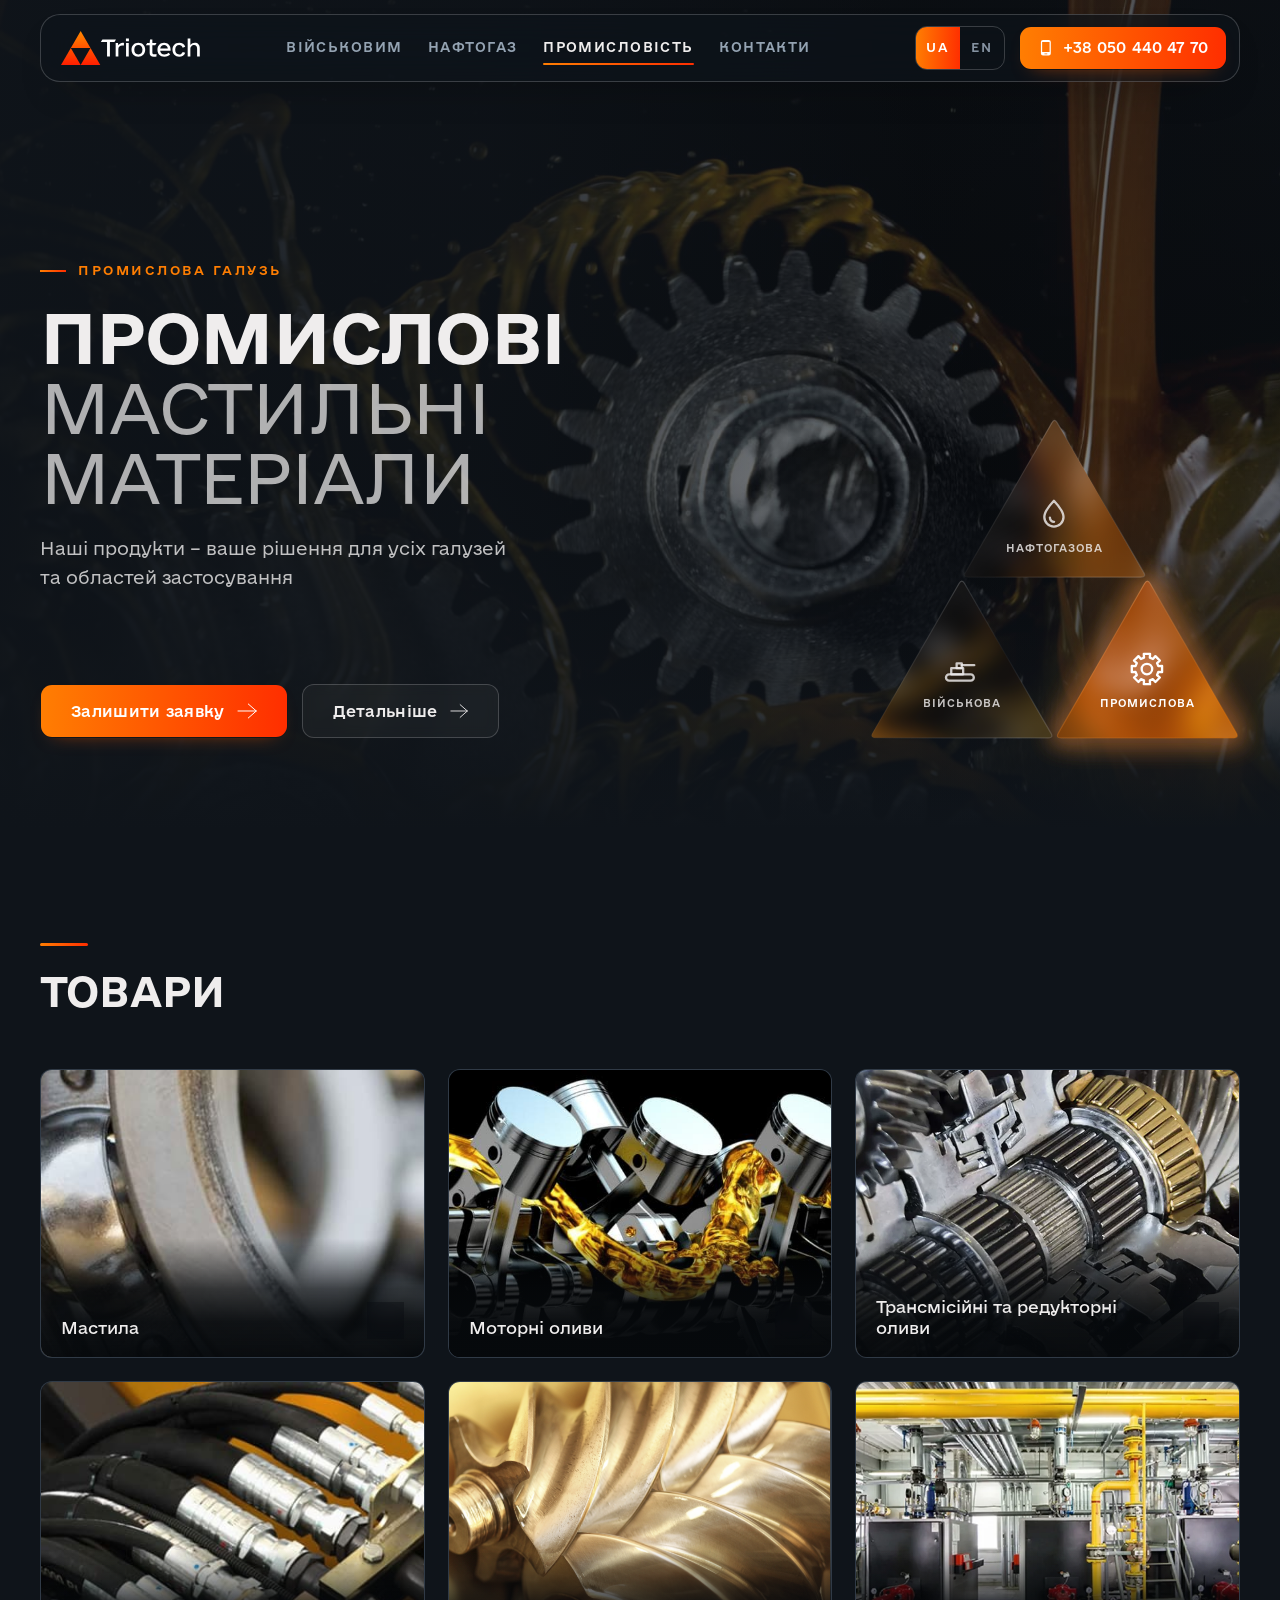
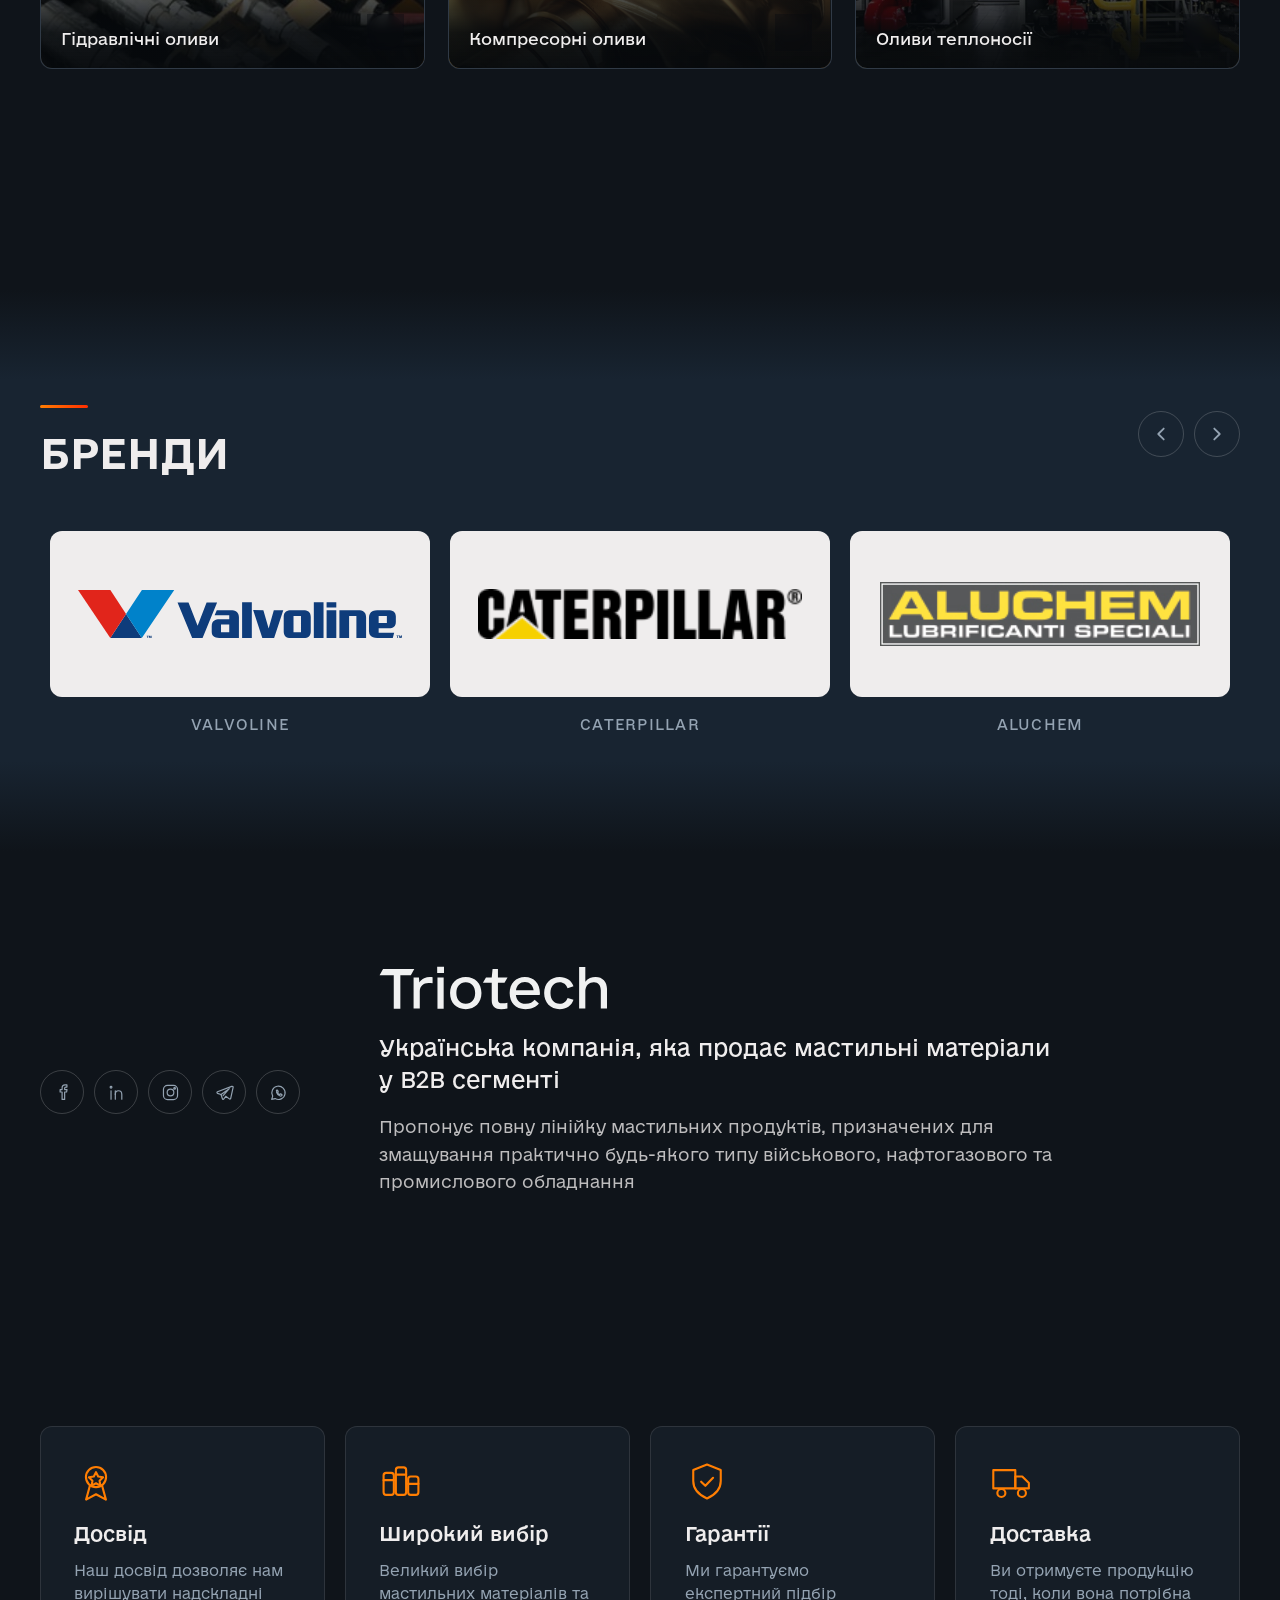
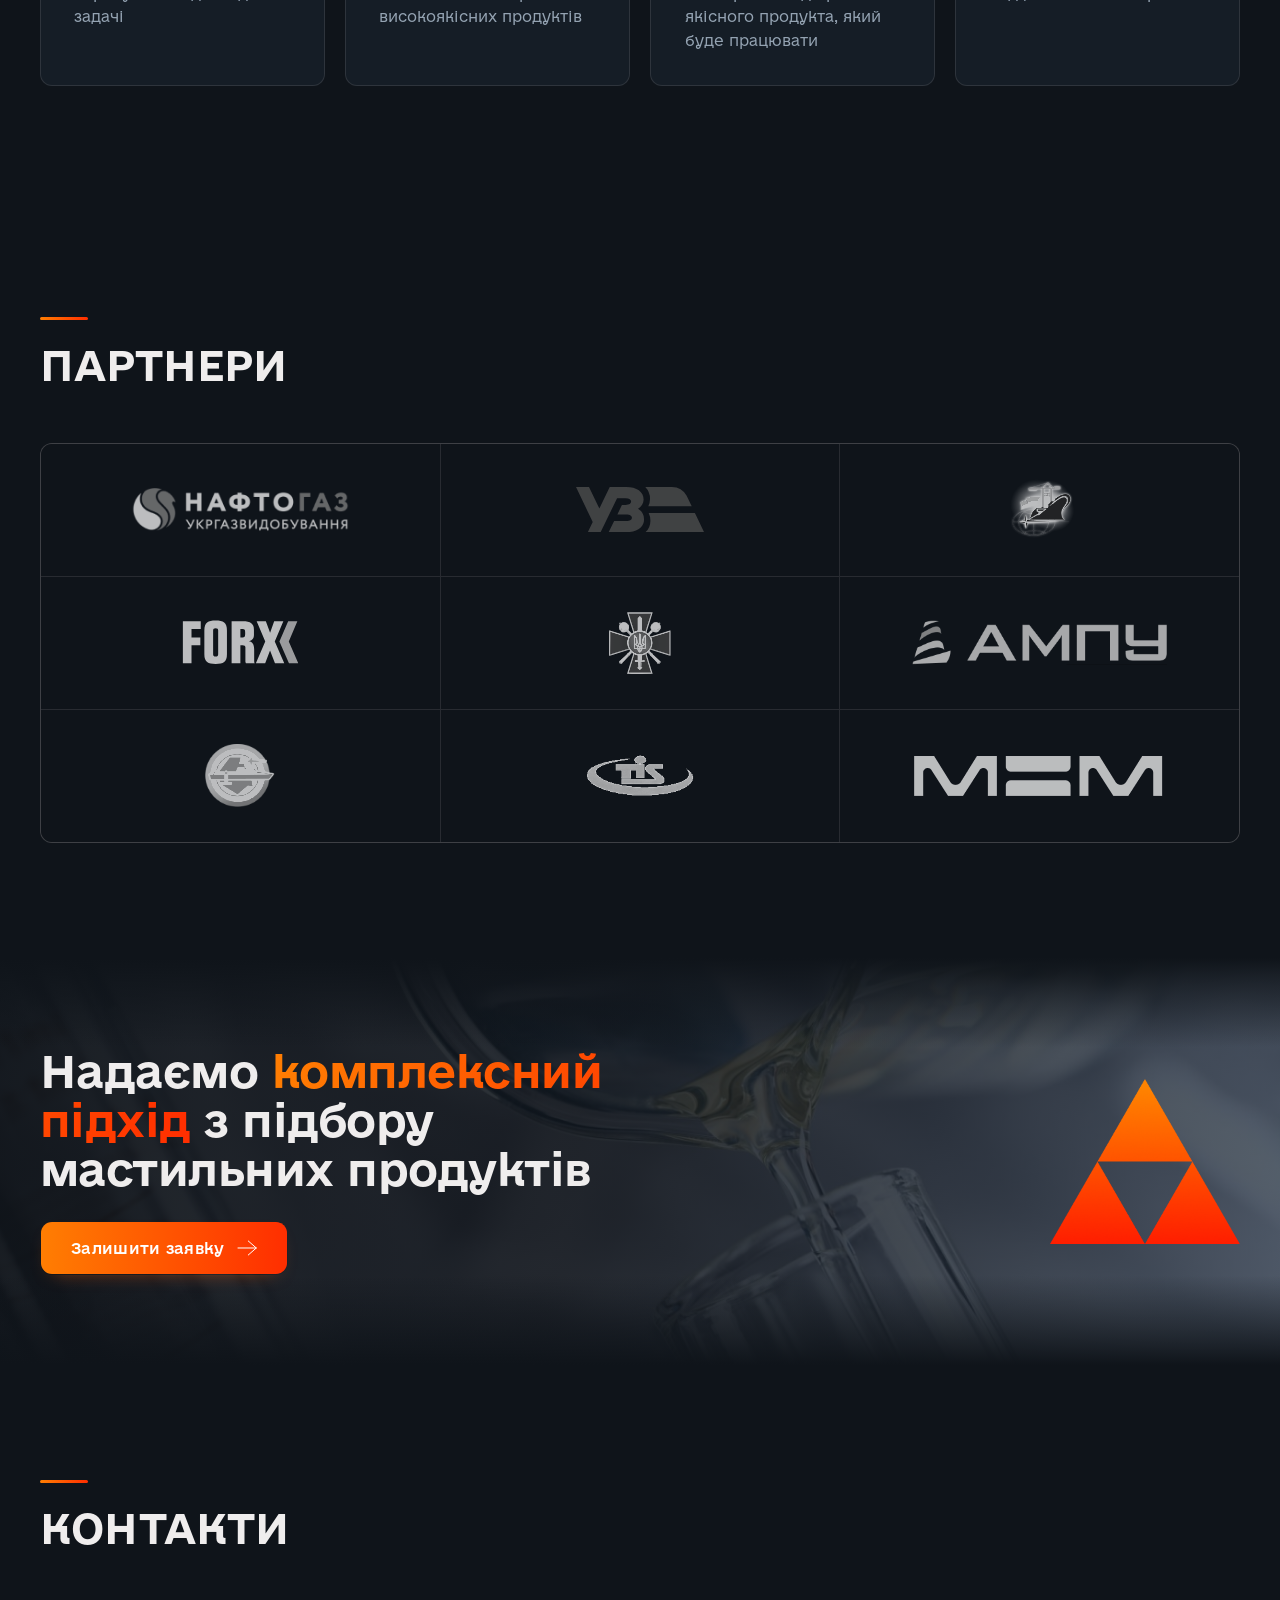
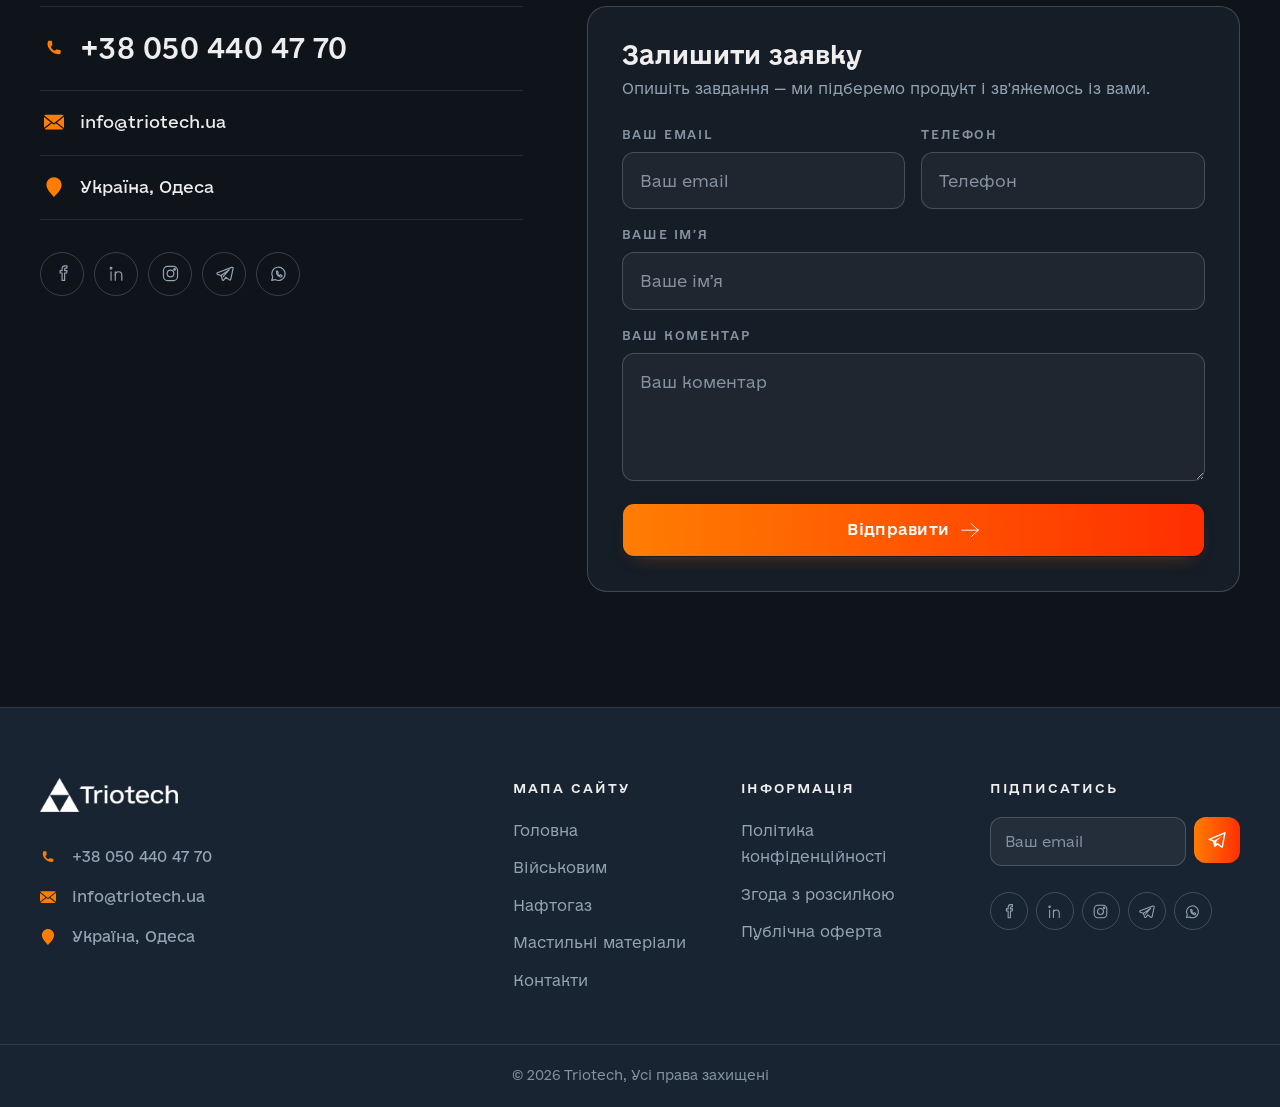
==== commit e94a298a: "Картки головної: світіння по обводу і опис галузі, що розкривається - невеликий відступ карток від н" ====
--- a/Industrial/index.html
+++ b/Industrial/index.html
@@ -5,8 +5,8 @@
     <meta name="viewport"
           content="width=device-width, user-scalable=no, initial-scale=1.0, maximum-scale=1.0, minimum-scale=1.0">
     <meta http-equiv="X-UA-Compatible" content="ie=edge">
-    <link rel="stylesheet" href="../css/style.css?v=30">
-    <link rel="stylesheet" type="text/css" href="../vendor/slick.css?v=30"/>
+    <link rel="stylesheet" href="../css/style.css?v=32">
+    <link rel="stylesheet" type="text/css" href="../vendor/slick.css?v=32"/>
 
     <!-- Favicon -->
     <link href="../favicon.png" rel="icon">
@@ -720,9 +720,9 @@
 
 
 
-<script src="../vendor/jquery.min.js?v=30"></script>
-<script type="text/javascript" src="../vendor/slick.min.js?v=30"></script>
-<script src="../js/main.js?v=30"></script>
+<script src="../vendor/jquery.min.js?v=32"></script>
+<script type="text/javascript" src="../vendor/slick.min.js?v=32"></script>
+<script src="../js/main.js?v=32"></script>
     <script>
         /* --- Статична копія: форми відкривають поштову програму. --- */
         var MAIL = "info@triotech.ua", ISEN = false;
@@ -755,6 +755,6 @@
         });
     </script>
 
-<script src="../js/ui.js?v=30"></script>
+<script src="../js/ui.js?v=32"></script>
 </body>
 </html>
--- a/css/style.css
+++ b/css/style.css
@@ -893,11 +893,15 @@
    з плиткою внизу: назва зліва, стрілка справа. Стрілка загорається,
    коли наводиш на будь-яке місце картки.
    ============================================================================ */
+/* Висоту вирізу треба саме анімувати (від неї залежить clip-path фігури),
+   а незареєстровану custom property браузер міняє стрибком. */
+@property --notch-extra{syntax:"<length>";inherits:true;initial-value:0px}
+
 /* Головна — це екран вибору галузі, тож він займає рівно одну висоту вікна:
    меню, під ним текст, а картки розтягуються на весь залишок висоти. */
 .primary{
   display:flex;flex-direction:column;min-height:100svh;
-  padding:calc(var(--header-top) + var(--header-h) + clamp(40px,5vw,72px)) 0 0;
+  padding:calc(var(--header-top) + var(--header-h) + clamp(40px,5vw,72px)) 0 clamp(18px,2.2vh,32px);
 }
 /* Картки вирівняні по тій самій сітці, що й меню та решта секцій */
 .primary__swiper{width:min(100% - (var(--gutter) * 2),var(--maxw));margin-inline:auto;overflow:visible;flex:1 1 auto;min-height:0;display:grid;grid-template-rows:minmax(0,1fr)}
@@ -930,17 +934,27 @@
 .primary .primary__item{
   --r:20px;                                  /* зовнішні кути */
   --ri:clamp(15px,1.3vw,22px);               /* внутрішній кут стику */
-  --notch:clamp(74px,8.4vh,104px);           /* висота вирізу = висота виступу */
-  --tab:var(--notch);                        /* виступ майже квадратний */
+  --notch-base:clamp(74px,8.4vh,104px);      /* висота вирізу у спокої */
+  --notch-extra:0px;                         /* наскільки виріз росте при наведенні */
+  --notch:calc(var(--notch-base) + var(--notch-extra));
+  --tab:var(--notch-base);                   /* ширина виступу не змінюється */
   --gap-in:clamp(9px,.8vw,13px);             /* поле навколо стрілки */
-  --dot:calc(var(--notch) - var(--gap-in) * 2);
+  --dot:calc(var(--notch-base) - var(--gap-in) * 2);
   position:relative;flex:none;width:auto;height:auto;min-height:0;
   border-radius:0;overflow:visible;isolation:isolate;
   background:none;cursor:pointer;
-  transition:transform .5s var(--ease-out),filter .5s var(--ease-out);
+  transition:transform .5s var(--ease-out),filter .5s var(--ease-out),
+             --notch-extra .55s var(--ease-out);
 }
 .primary__item + .primary__item{box-shadow:none}
-.primary__item:hover{transform:translateY(-6px);filter:drop-shadow(0 22px 34px rgba(0,0,0,.6))}
+.primary__item:hover{
+  transform:translateY(-6px);
+  /* drop-shadow бере альфу вже зібраної фігури, тож ореол іде точно по її
+     контуру — разом із вирізом і скругленим кутом стику */
+  filter:drop-shadow(0 22px 34px rgba(0,0,0,.6))
+         drop-shadow(0 0 16px rgba(255,94,1,.42));
+  --notch-extra:clamp(52px,6vh,74px);
+}
 
 .primary__slab,.primary__bg{
   position:absolute;inset:0;z-index:0;
@@ -982,9 +996,32 @@
 /* Одне спільне затемнення низу для всіх трьох шарів: вони однакового розміру,
    тож градієнт лягає рівно й переходу між панеллю та виступом не видно. */
 .primary__slab::after,.primary__bg::after{
-  content:"";position:absolute;inset:0;
+  content:"";position:absolute;inset:0;z-index:1;
   background:linear-gradient(to top,
     rgba(6,9,13,.58) 0%,rgba(6,9,13,.16) 20%,rgba(6,9,13,0) 46%);
+}
+/* Помаранчеве світіння по внутрішньому обводу. Градієнти прив’язані до
+   рамки картки, а не до окремого шару, тож у всіх трьох шарах лягають
+   однаково й стиків не видно. Легкий дрейф дає ледь помітне мерехтіння. */
+.primary__slab::before,.primary__bg::before{
+  content:"";position:absolute;inset:0;z-index:2;opacity:0;pointer-events:none;
+  mix-blend-mode:screen;
+  background:
+    radial-gradient(40% 24% at 50% 103%,rgba(255,94,1,.85),rgba(255,94,1,0) 74%),
+    radial-gradient(22% 30% at -3% 72%,rgba(255,126,2,.6),rgba(255,126,2,0) 76%),
+    radial-gradient(22% 30% at 103% 44%,rgba(255,94,1,.6),rgba(255,94,1,0) 76%),
+    radial-gradient(26% 32% at 103% 94%,rgba(255,140,20,.55),rgba(255,140,20,0) 76%),
+    radial-gradient(34% 18% at 44% -3%,rgba(255,64,0,.42),rgba(255,64,0,0) 76%);
+  transition:opacity .5s var(--ease);
+}
+.primary__item:hover .primary__slab::before,
+.primary__item:hover .primary__bg::before{
+  opacity:.78;animation:cardMesh 7s ease-in-out infinite alternate;
+}
+@keyframes cardMesh{
+  0%  {transform:translate3d(0,0,0) scale(1)}
+  50% {transform:translate3d(2%,-1.6%,0) scale(1.05)}
+  100%{transform:translate3d(-1.6%,2%,0) scale(1.03)}
 }
 .primary__item::before{display:none}
 
@@ -1003,11 +1040,25 @@
   background:none;border:none;border-radius:0;
   -webkit-backdrop-filter:none;backdrop-filter:none;
 }
+.primary__copy{display:flex;flex-direction:column;min-width:0}
 .primary__title{
   font-weight:700;font-size:clamp(19px,1.95vw,29px);line-height:1.1;
   letter-spacing:.005em;text-transform:uppercase;margin:0;
 }
 .primary__title span{display:block;font-weight:300;color:rgba(239,237,237,.62);font-size:.82em;margin-top:2px}
+/* опис галузі з внутрішньої сторінки: при наведенні виріз стає вищим,
+   назва підіймається, а під нею розкривається текст */
+.primary__reveal{display:grid;grid-template-rows:0fr;transition:grid-template-rows .55s var(--ease-out)}
+.primary__item:hover .primary__reveal{grid-template-rows:1fr}
+.primary__desc{
+  overflow:hidden;min-height:0;margin:0;
+  padding-top:10px;
+  font-size:clamp(12.5px,.98vw,14.5px);line-height:1.42;
+  color:rgba(239,237,237,.7);
+  opacity:0;transform:translateY(6px);
+  transition:opacity .4s .1s var(--ease),transform .45s .1s var(--ease-out);
+}
+.primary__item:hover .primary__desc{opacity:1;transform:none}
 
 .primary__link{
   position:absolute;top:50%;right:var(--gap-in);
@@ -1729,7 +1780,9 @@
     z-index:0;inset:0 0 0 auto;width:64%;
     background-color:transparent;border-radius:0;overflow:hidden;
   }
-  .primary__bg::after{display:none}
+  .primary__bg::after,.primary__bg::before{display:none}
+  .primary__reveal{display:none}
+  .primary .primary__item{--notch-extra:0px}
   .primary__bg picture{display:block;width:100%;height:100%}
   .primary__bg img{
     object-position:center;filter:saturate(.98) brightness(.98);
@@ -1772,6 +1825,8 @@
 }
 
 @media (prefers-reduced-motion:reduce){
+  .primary__slab::before,.primary__bg::before{animation:none}
+  .primary .primary__item,.primary__reveal,.primary__desc{transition-duration:.01ms}
   html{scroll-behavior:auto}
   ::view-transition-old(root),::view-transition-new(root){animation:none}
   .main{animation:none}
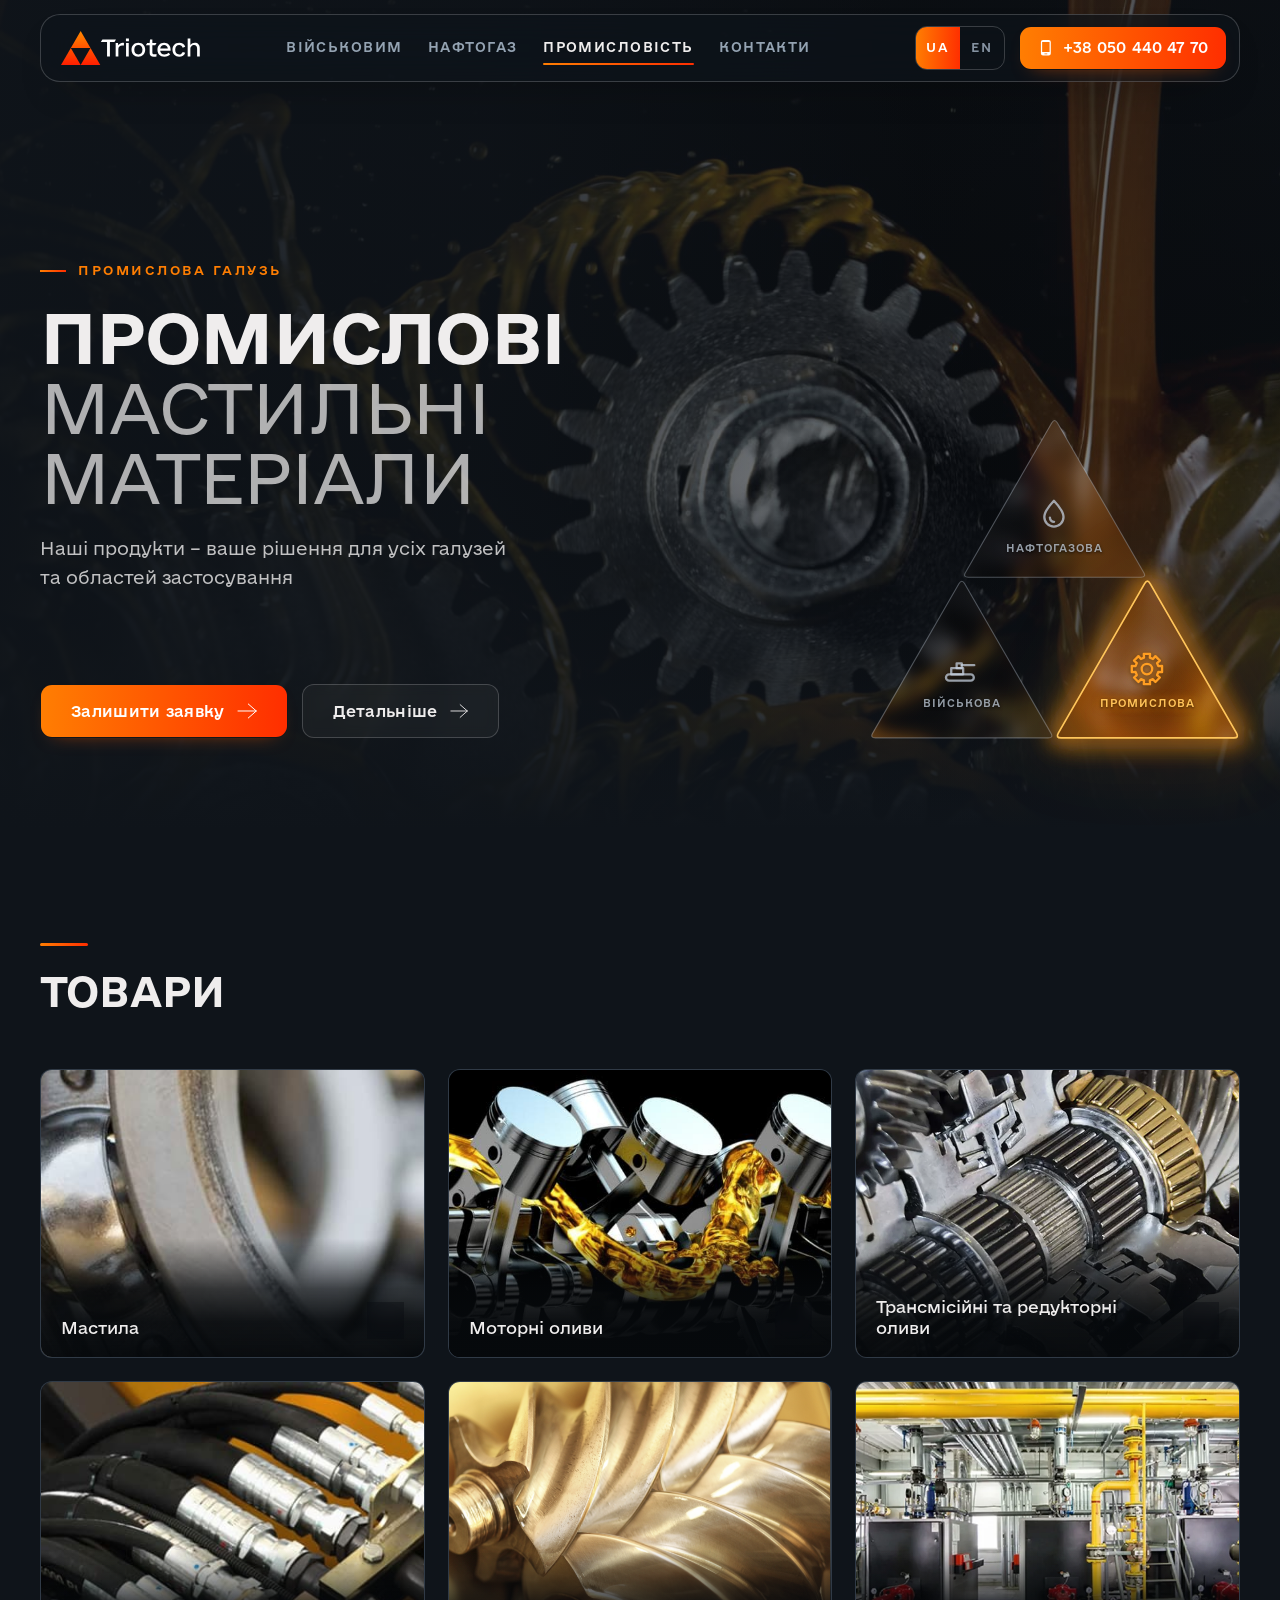
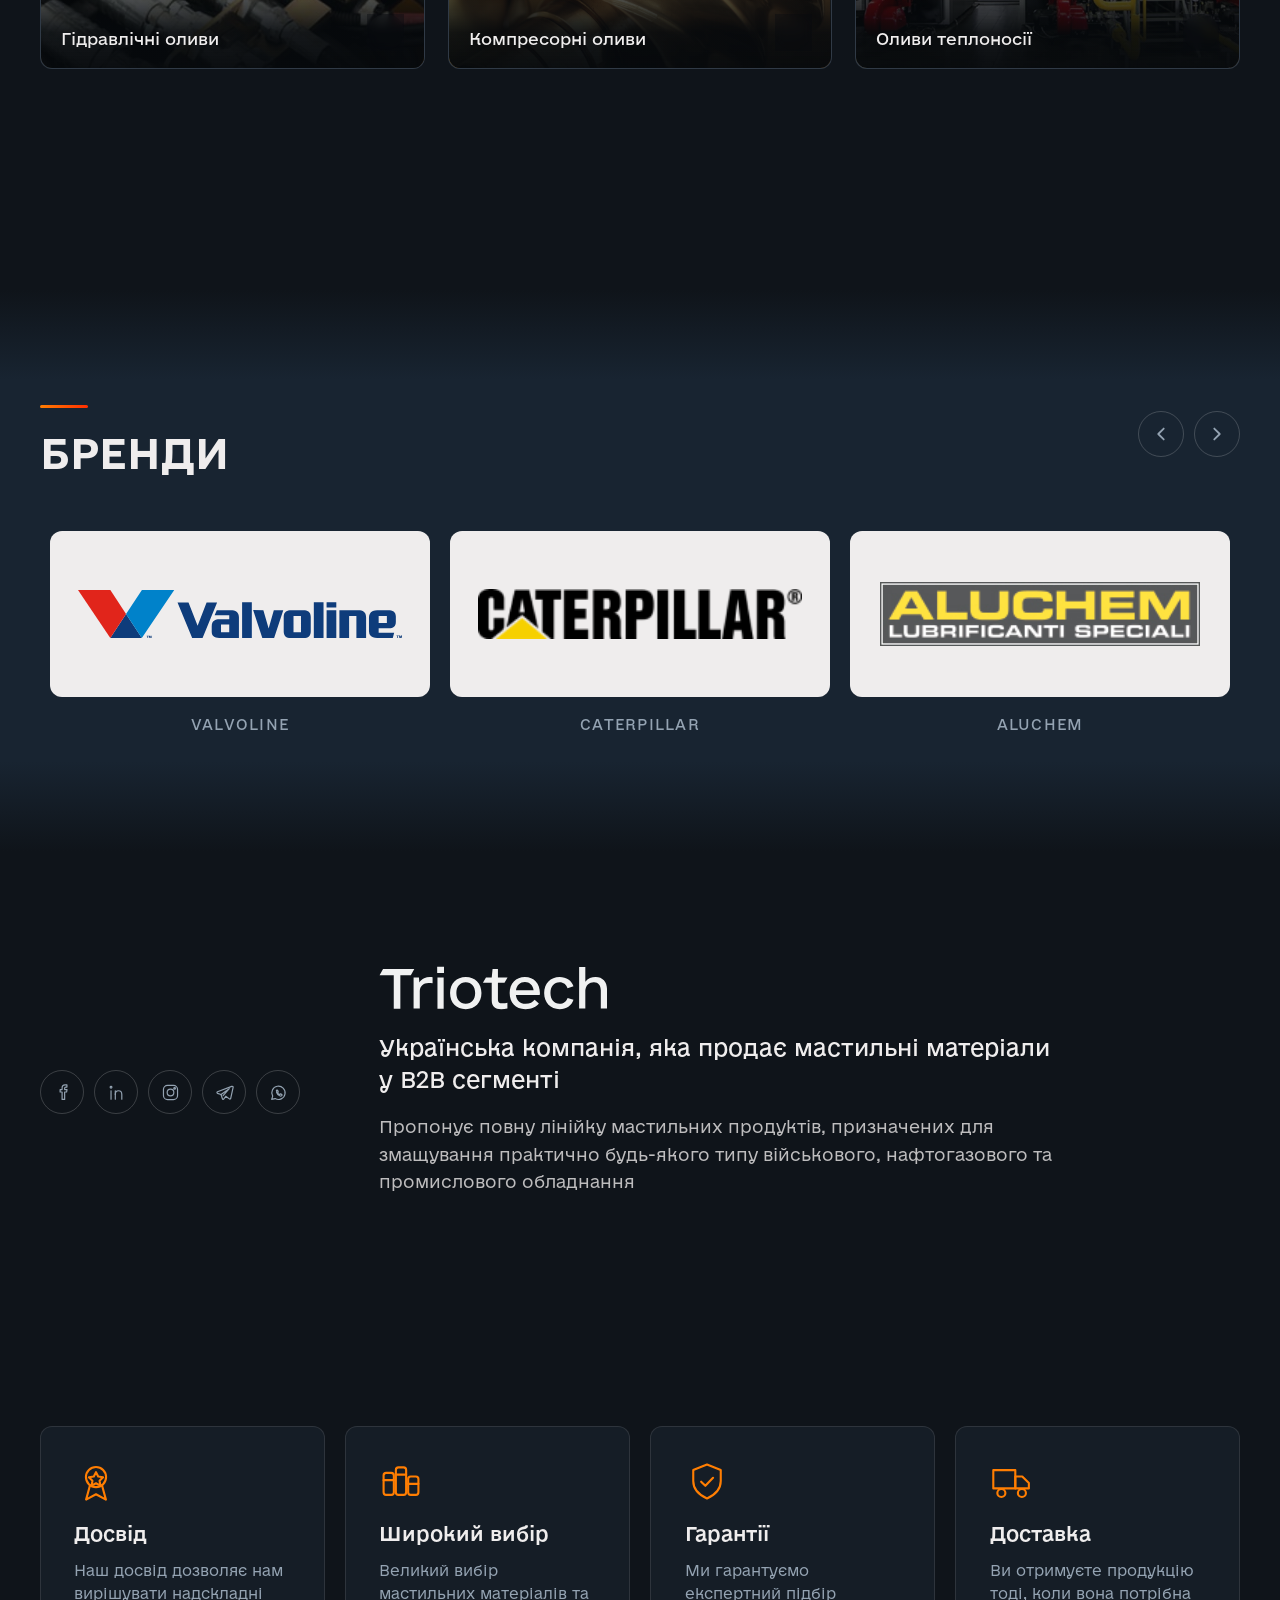
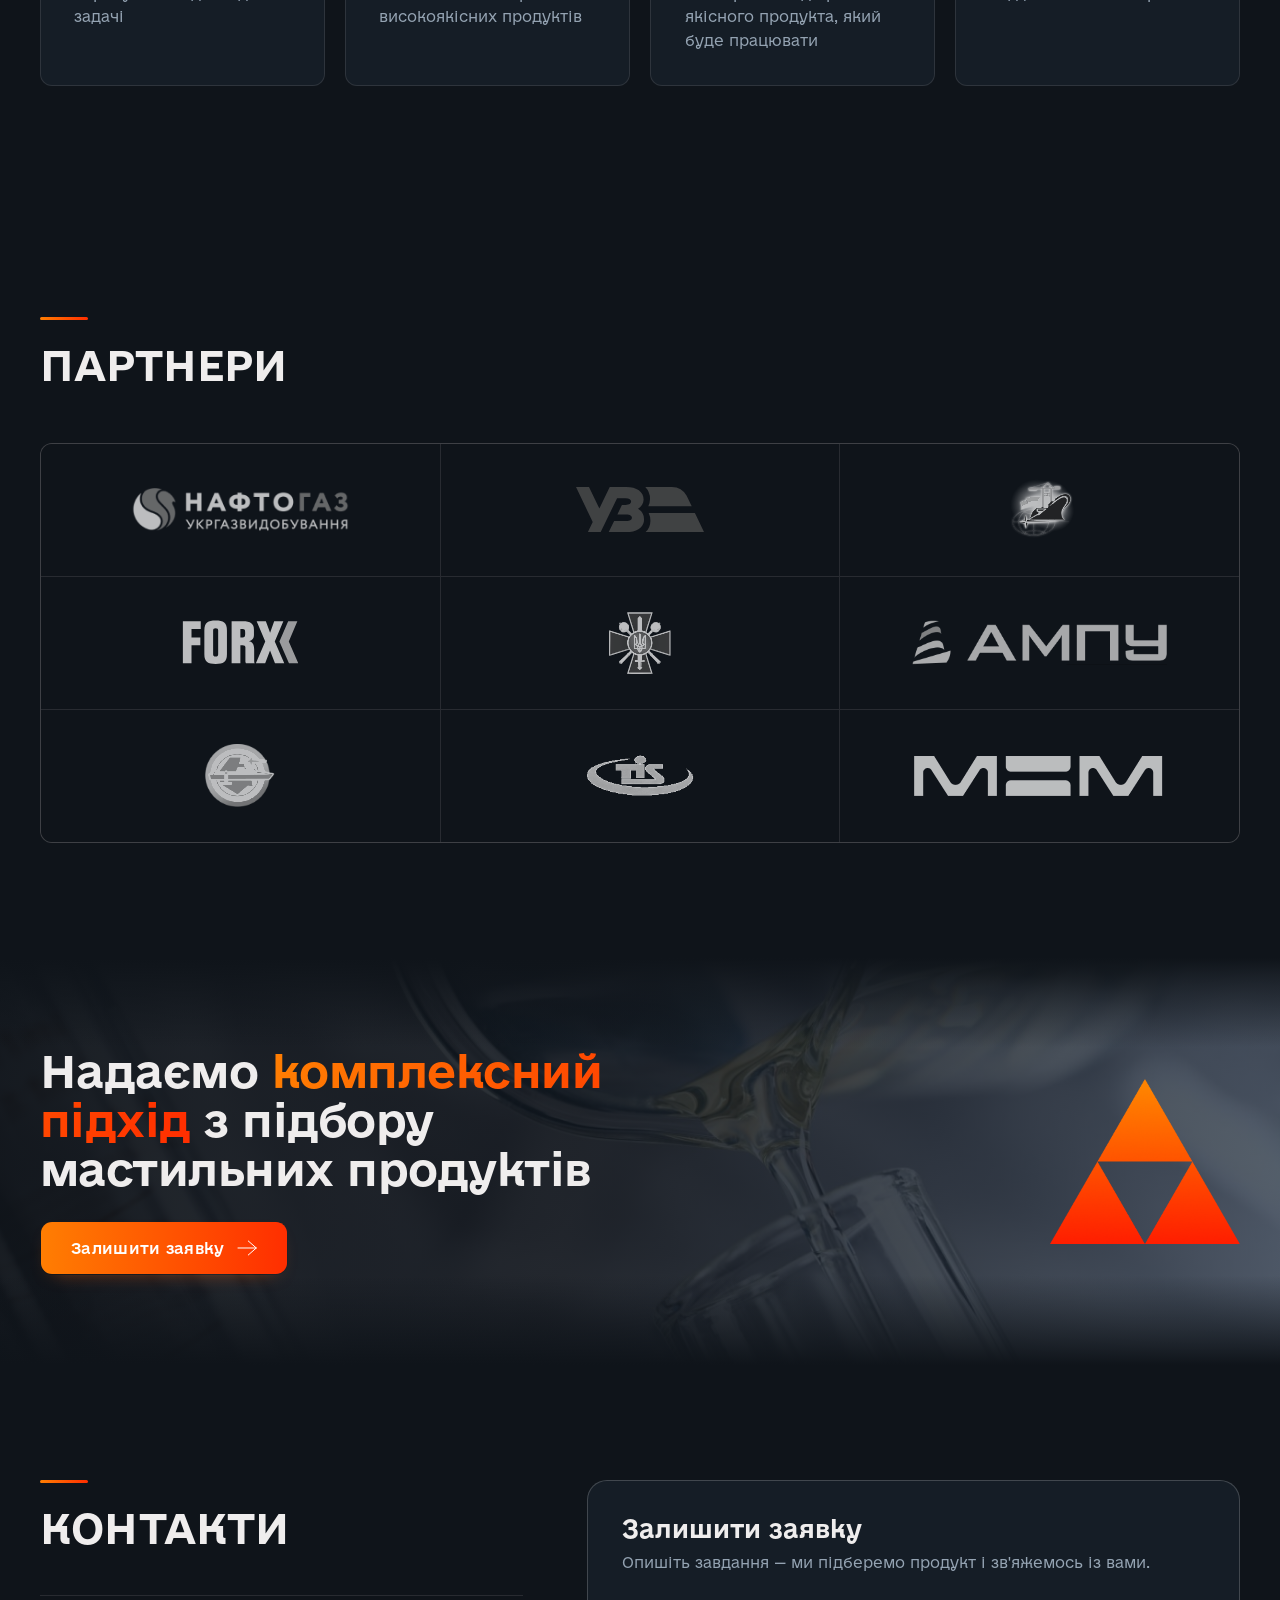
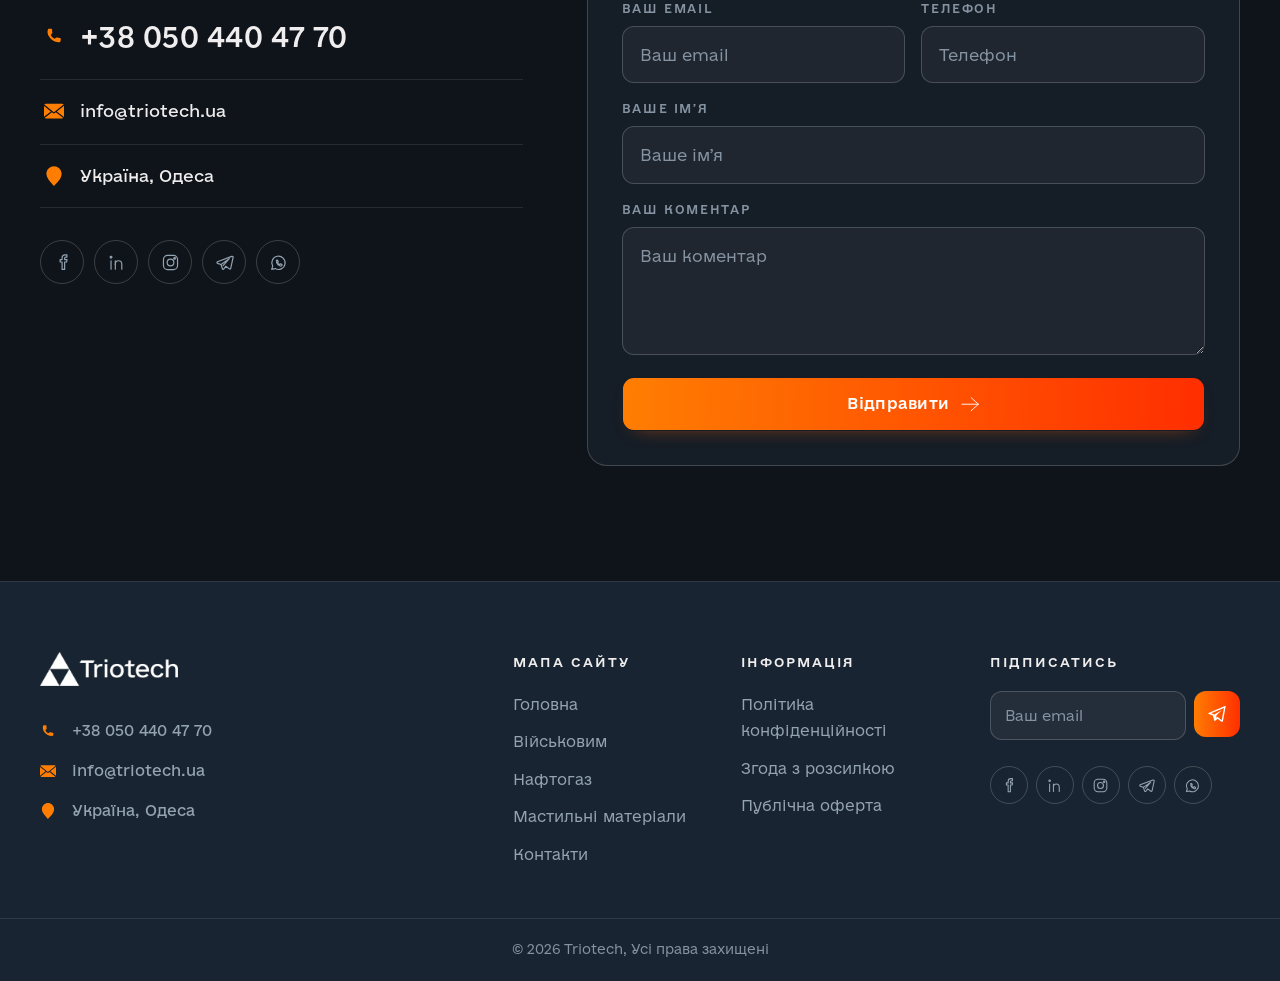
==== commit d95eb684: "Головна: картки вперед, підпис під ними; форма в рівні із заголовком; неон на трикутниках - на голов" ====
--- a/Industrial/index.html
+++ b/Industrial/index.html
@@ -5,8 +5,8 @@
     <meta name="viewport"
           content="width=device-width, user-scalable=no, initial-scale=1.0, maximum-scale=1.0, minimum-scale=1.0">
     <meta http-equiv="X-UA-Compatible" content="ie=edge">
-    <link rel="stylesheet" href="../css/style.css?v=32">
-    <link rel="stylesheet" type="text/css" href="../vendor/slick.css?v=32"/>
+    <link rel="stylesheet" href="../css/style.css?v=33">
+    <link rel="stylesheet" type="text/css" href="../vendor/slick.css?v=33"/>
 
     <!-- Favicon -->
     <link href="../favicon.png" rel="icon">
@@ -451,10 +451,10 @@
 
 <section b-qltympal5c class="contact" id="contacts">
     <div b-qltympal5c class="container">
-        <h2 b-qltympal5c class="btn no-click reveal">&#x41A;&#x41E;&#x41D;&#x422;&#x410;&#x41A;&#x422;&#x418;</h2>
+        
 
         <div b-qltympal5c class="contact__wrapper reveal">
-            <div b-qltympal5c class="contact__left reveal">
+            <div b-qltympal5c class="contact__left reveal"><h2 b-qltympal5c class="btn no-click reveal">&#x41A;&#x41E;&#x41D;&#x422;&#x410;&#x41A;&#x422;&#x418;</h2>
                 <address b-qltympal5c class="footer__address">
                     <ul b-qltympal5c class="footer-address__list">
                         <li b-qltympal5c class="footer-address__item">
@@ -720,9 +720,9 @@
 
 
 
-<script src="../vendor/jquery.min.js?v=32"></script>
-<script type="text/javascript" src="../vendor/slick.min.js?v=32"></script>
-<script src="../js/main.js?v=32"></script>
+<script src="../vendor/jquery.min.js?v=33"></script>
+<script type="text/javascript" src="../vendor/slick.min.js?v=33"></script>
+<script src="../js/main.js?v=33"></script>
     <script>
         /* --- Статична копія: форми відкривають поштову програму. --- */
         var MAIL = "info@triotech.ua", ISEN = false;
@@ -755,6 +755,6 @@
         });
     </script>
 
-<script src="../js/ui.js?v=32"></script>
+<script src="../js/ui.js?v=33"></script>
 </body>
 </html>
--- a/css/style.css
+++ b/css/style.css
@@ -460,6 +460,9 @@
 :root{
   /* — брендовий вогонь (з оригіналу, без змін) — */
   --flame-hi:#FF7E02;
+  /* неон для активної грані трикутника */
+  --neon:#FFA023;
+  --neon-hot:#FFC65C;
   --flame-lo:#FF2E00;
   --flame:#FF5B01;
   --flame-grad:linear-gradient(92deg,#FF7E02 0%,#FF2E00 100%);
@@ -795,7 +798,7 @@
    а світіння взагалі винесено в окремий SVG під гранями. */
 .triad-nav__link{
   position:absolute;inset:0;display:block;z-index:1;
-  color:rgba(239,237,237,.82);
+  color:rgba(201,213,227,.72);
   transition:color .35s var(--ease);
 }
 /* Матове скло зроблено не через backdrop-filter — у Safari він поруч із
@@ -806,15 +809,17 @@
 .triad-nav__glass{position:absolute;inset:0;display:block;overflow:hidden}
 .triad-nav__blur{
   position:absolute;max-width:none;
-  filter:blur(13px) saturate(1.08);
+  filter:blur(8px) saturate(1.06);
   pointer-events:none;
 }
 .triad-nav__glass::after{
   content:"";position:absolute;inset:0;
-  background:linear-gradient(150deg,
-    rgba(255,255,255,.15) 0%,
-    rgba(255,255,255,.035) 46%,
-    rgba(255,255,255,.09) 100%);
+  background:
+    linear-gradient(150deg,
+      rgba(206,219,235,.13) 0%,
+      rgba(206,219,235,.028) 46%,
+      rgba(206,219,235,.075) 100%),
+    linear-gradient(rgba(10,14,20,.24),rgba(10,14,20,.24));
   transition:background .35s var(--ease);
 }
 /* Форми з ледь скругленими кутами й майже без проміжку між гранями.
@@ -831,15 +836,37 @@
   position:absolute;inset:0;width:100%;height:100%;
   pointer-events:none;z-index:5;overflow:visible;
 }
-/* Не суцільна обводка, а відблиск: градієнт яскравий лише там, куди «падає
-   світло», і майже зникає далі — як полиск на склі. */
+/* Неактивні грані окреслені тонким сіруватим обідком — щоб форма читалася,
+   але не сперечалася з активною. */
 .triad-edge{
   fill:none;
-  stroke:url(#glassEdge);
-  stroke-width:1.2;vector-effect:non-scaling-stroke;
-  transition:opacity .35s var(--ease);
-}
-.triad-edge.is-lit{stroke:url(#glassEdgeLit)}
+  stroke:rgba(198,211,226,.34);
+  stroke-width:1.1;vector-effect:non-scaling-stroke;
+  transition:stroke .35s var(--ease),stroke-width .35s var(--ease),
+             filter .35s var(--ease);
+}
+/* Активна грань — яскравий неоновий обідок; середина лишається тьмяною,
+   тож грань світиться саме по контуру, а не залита кольором. */
+.triad-edge.is-lit{
+  stroke:var(--neon-hot);stroke-width:1.7;
+  filter:drop-shadow(0 0 3px rgba(255,150,20,.95))
+         drop-shadow(0 0 10px rgba(255,110,4,.7));
+}
+/* Наведення на будь-яку грань — обідок злегка загорається. */
+.triad-nav:has(.triad-nav__item--oilgas     .triad-nav__link:hover) .triad-edge:nth-of-type(1):not(.is-lit),
+.triad-nav:has(.triad-nav__item--military   .triad-nav__link:hover) .triad-edge:nth-of-type(2):not(.is-lit),
+.triad-nav:has(.triad-nav__item--industrial .triad-nav__link:hover) .triad-edge:nth-of-type(3):not(.is-lit),
+.triad-nav:has(.triad-nav__item--oilgas     .triad-nav__link:focus-visible) .triad-edge:nth-of-type(1):not(.is-lit),
+.triad-nav:has(.triad-nav__item--military   .triad-nav__link:focus-visible) .triad-edge:nth-of-type(2):not(.is-lit),
+.triad-nav:has(.triad-nav__item--industrial .triad-nav__link:focus-visible) .triad-edge:nth-of-type(3):not(.is-lit){
+  stroke:rgba(255,178,86,.9);stroke-width:1.5;
+  filter:drop-shadow(0 0 5px rgba(255,140,20,.6));
+}
+.triad-nav:has(.triad-nav__item.is-active .triad-nav__link:hover) .triad-edge.is-lit{
+  stroke:#FFDA97;
+  filter:drop-shadow(0 0 4px rgba(255,170,40,1))
+         drop-shadow(0 0 14px rgba(255,110,4,.8));
+}
 
 .triad-nav__inner{
   position:absolute;transform:translate(-50%,-50%);
@@ -854,6 +881,7 @@
 .triad-nav__label{
   font-size:clamp(9.5px,.8vw,11.5px);font-weight:500;
   letter-spacing:.1em;text-transform:uppercase;white-space:nowrap;
+  text-shadow:0 1px 3px rgba(0,0,0,.72);
 }
 /* Неонове світіння — розмитий контур під гранями. Крізь напівпрозоре
    скло сусідніх граней воно просвічує, тож сяйво «підсвічує» їх знизу. */
@@ -863,29 +891,43 @@
   opacity:0;transition:opacity .4s var(--ease);
 }
 .triad-nav__glow path{
-  fill:rgba(255,110,20,.16);
-  stroke:#FF9A45;stroke-width:1.5;
+  fill:rgba(255,110,20,.09);
+  stroke:var(--neon);stroke-width:1.6;
   filter:url(#triGlow);
 }
-.is-active .triad-nav__glow{opacity:.78}
+.is-active .triad-nav__glow{opacity:.9}
 .triad-nav__link:hover ~ .triad-nav__glow,
-.triad-nav__link:focus-visible ~ .triad-nav__glow{opacity:.5}
-
-/* наведення: скло легко «загорається», без суцільної заливки */
-.triad-nav__link:hover,.triad-nav__link:focus-visible{color:#fff;outline:none}
+.triad-nav__link:focus-visible ~ .triad-nav__glow{opacity:.42}
+
+/* наведення: іконка й підпис загоряються тим самим неоном */
+.triad-nav__link:hover,.triad-nav__link:focus-visible{color:var(--neon-hot);outline:none}
+.triad-nav__link:hover .triad-nav__ico,
+.triad-nav__link:focus-visible .triad-nav__ico{filter:drop-shadow(0 0 5px rgba(255,150,20,.6))}
+.triad-nav__link:hover .triad-nav__label,
+.triad-nav__link:focus-visible .triad-nav__label{text-shadow:0 0 7px rgba(255,150,20,.55),0 1px 3px rgba(0,0,0,.8)}
 .triad-nav__link:hover .triad-nav__glass,
-.triad-nav__link:focus-visible .triad-nav__glass{background:rgba(255,150,60,.16)}
-
-/* активна грань — помаранчеве матове скло: крізь нього видно фотографію */
-.is-active .triad-nav__link{color:#fff}
+.triad-nav__link:focus-visible .triad-nav__glass{background:rgba(255,150,60,.1)}
+
+/* активна грань: середина тьмяна, працює обідок, а іконка й підпис —
+   яскраво-помаранчеві, у колір краю кнопок */
+.is-active .triad-nav__link{color:var(--neon)}
+.is-active .triad-nav__ico{filter:drop-shadow(0 0 5px rgba(255,150,20,.9)) drop-shadow(0 1px 2px rgba(0,0,0,.8))}
+.is-active .triad-nav__label{color:var(--neon-hot);text-shadow:0 0 9px rgba(255,150,20,.8),0 1px 3px rgba(0,0,0,.9)}
 .is-active .triad-nav__glass::after{
-  background:linear-gradient(150deg,
-    rgba(255,158,60,.50) 0%,rgba(255,70,4,.26) 52%,rgba(255,120,20,.38) 100%);
+  background:
+    radial-gradient(125% 105% at 50% 118%,rgba(255,120,10,.26) 0%,rgba(255,120,10,0) 64%),
+    linear-gradient(150deg,
+      rgba(255,158,60,.16) 0%,rgba(255,70,4,.05) 55%,rgba(255,120,20,.11) 100%),
+    linear-gradient(rgba(10,14,20,.3),rgba(10,14,20,.3));
 }
 .is-active .triad-nav__link:hover .triad-nav__glass::after{
-  background:linear-gradient(150deg,
-    rgba(255,170,80,.58) 0%,rgba(255,80,8,.32) 52%,rgba(255,130,30,.44) 100%);
-}
+  background:
+    radial-gradient(125% 105% at 50% 118%,rgba(255,130,16,.34) 0%,rgba(255,130,16,0) 64%),
+    linear-gradient(150deg,
+      rgba(255,170,80,.21) 0%,rgba(255,80,8,.07) 55%,rgba(255,130,30,.15) 100%),
+    linear-gradient(rgba(10,14,20,.3),rgba(10,14,20,.3));
+}
+.is-active .triad-nav__link:hover .triad-nav__ico{filter:drop-shadow(0 0 7px rgba(255,160,30,1))}
 
 /* ============================================================================
    ГОЛОВНА
@@ -901,26 +943,29 @@
    меню, під ним текст, а картки розтягуються на весь залишок висоти. */
 .primary{
   display:flex;flex-direction:column;min-height:100svh;
-  padding:calc(var(--header-top) + var(--header-h) + clamp(40px,5vw,72px)) 0 clamp(18px,2.2vh,32px);
+  padding:calc(var(--header-top) + var(--header-h) + clamp(24px,3vw,44px)) 0 clamp(18px,2.2vh,32px);
 }
 /* Картки вирівняні по тій самій сітці, що й меню та решта секцій */
-.primary__swiper{width:min(100% - (var(--gutter) * 2),var(--maxw));margin-inline:auto;overflow:visible;flex:1 1 auto;min-height:0;display:grid;grid-template-rows:minmax(0,1fr)}
-.primary__intro{margin-bottom:clamp(30px,3.6vw,48px)}
+.primary__swiper{width:min(100% - (var(--gutter) * 2),var(--maxw));margin-inline:auto;overflow:visible;flex:1 1 auto;min-height:0;display:grid;grid-template-rows:minmax(0,1fr);order:1}
+/* Головні тут картки, тож вони йдуть першими й займають середину екрана,
+   а підпис лягає під ними одним рядком: назва ліворуч, уточнення праворуч. */
+.primary__intro{order:2;margin:clamp(20px,2.6vh,34px) 0 0}
+.primary__intro .container{
+  display:flex;align-items:flex-end;justify-content:space-between;
+  gap:clamp(24px,4vw,72px);
+}
 .primary__intro-title{
   font-weight:700;
-  font-size:clamp(30px,4.6vw,60px);
+  font-size:clamp(24px,3.1vw,44px);
   line-height:1.04;letter-spacing:-.02em;text-transform:uppercase;
-  margin:0 0 18px;
-}
+  margin:0;
+}
+.primary__intro-title br{display:none}
 .primary__intro-sub{
-  font-size:clamp(15px,1.35vw,18px);color:rgba(239,237,237,.72);
-  max-width:46ch;margin:0 0 26px;
-}
-.primary__intro-label{
-  display:block;padding-top:20px;border-top:1px solid var(--line-strong);
-  font-size:12px;font-weight:500;letter-spacing:.22em;text-transform:uppercase;
-  color:var(--flame-hi);
-}
+  font-size:clamp(14px,1.15vw,16.5px);color:rgba(239,237,237,.66);
+  max-width:40ch;margin:0;text-align:right;
+}
+.primary__intro-label{display:none}
 
 .primary .primary__list{
   display:grid;grid-template-columns:repeat(3,1fr);grid-template-rows:minmax(0,1fr);
@@ -1377,10 +1422,13 @@
    налізав на форму.
    ============================================================================ */
 .contact{padding:var(--section) 0;position:relative;isolation:isolate}
+/* Заголовок «КОНТАКТИ» перенесено всередину лівого стовпця, щоб форма
+   починалася на одному рівні з вогняною рискою над ним, а не висіла нижче. */
 .contact__wrapper{
   display:grid;grid-template-columns:minmax(0,.85fr) minmax(0,1.15fr);
   gap:clamp(32px,5vw,72px);align-items:start;
 }
+.contact__left .btn.no-click{margin-bottom:clamp(4px,1vw,16px)}
 .contact__left{display:flex;flex-direction:column;gap:32px}
 
 .footer-address__list{display:flex;flex-direction:column;gap:2px}
@@ -1723,14 +1771,13 @@
   .quotes__img{width:96px;margin:0 0 18px}
 }
 
-/* На невисоких ноутбуках вступний блок трохи стискається, щоб карткам
+/* На невисоких ноутбуках підпис під картками трохи стискається, щоб їм
    лишалося більше висоти — вибір галузі має вміщатися в один екран */
 @media (min-width:1201px) and (max-height:940px){
-  .primary{padding-top:calc(var(--header-top) + var(--header-h) + 40px)}
-  .primary__intro{margin-bottom:26px}
-  .primary__intro-title{font-size:clamp(30px,3.4vw,46px);margin-bottom:14px}
-  .primary__intro-sub{margin-bottom:20px}
-  .primary__intro-label{padding-top:14px}
+  .primary{padding-top:calc(var(--header-top) + var(--header-h) + 26px)}
+  .primary__intro{margin-top:20px}
+  .primary__intro-title{font-size:clamp(22px,2.5vw,34px)}
+  .primary__intro-sub{font-size:14px}
 }
 
 /* 9 логотипів у два стовпці лишають порожню клітинку — ховаємо останній */
@@ -1754,6 +1801,10 @@
    назва і стрілка ліворуч. Заголовок і підзаголовок лишаються згори. */
 @media (max-width:1200px){
   .primary{display:block;min-height:0;padding:calc(var(--header-top) + var(--header-h) + 34px) 0 44px}
+  .primary__intro{order:0;margin:0 0 30px}
+  .primary__intro .container{display:block}
+  .primary__intro-sub{text-align:left}
+  .primary__intro-title br{display:inline}
   .primary__intro{margin-bottom:30px}
   .primary__intro-title{font-size:clamp(30px,8.4vw,44px);line-height:1.06;margin-bottom:18px}
   .primary__intro-sub{font-size:clamp(15px,4vw,17px);max-width:34ch;margin-bottom:26px}
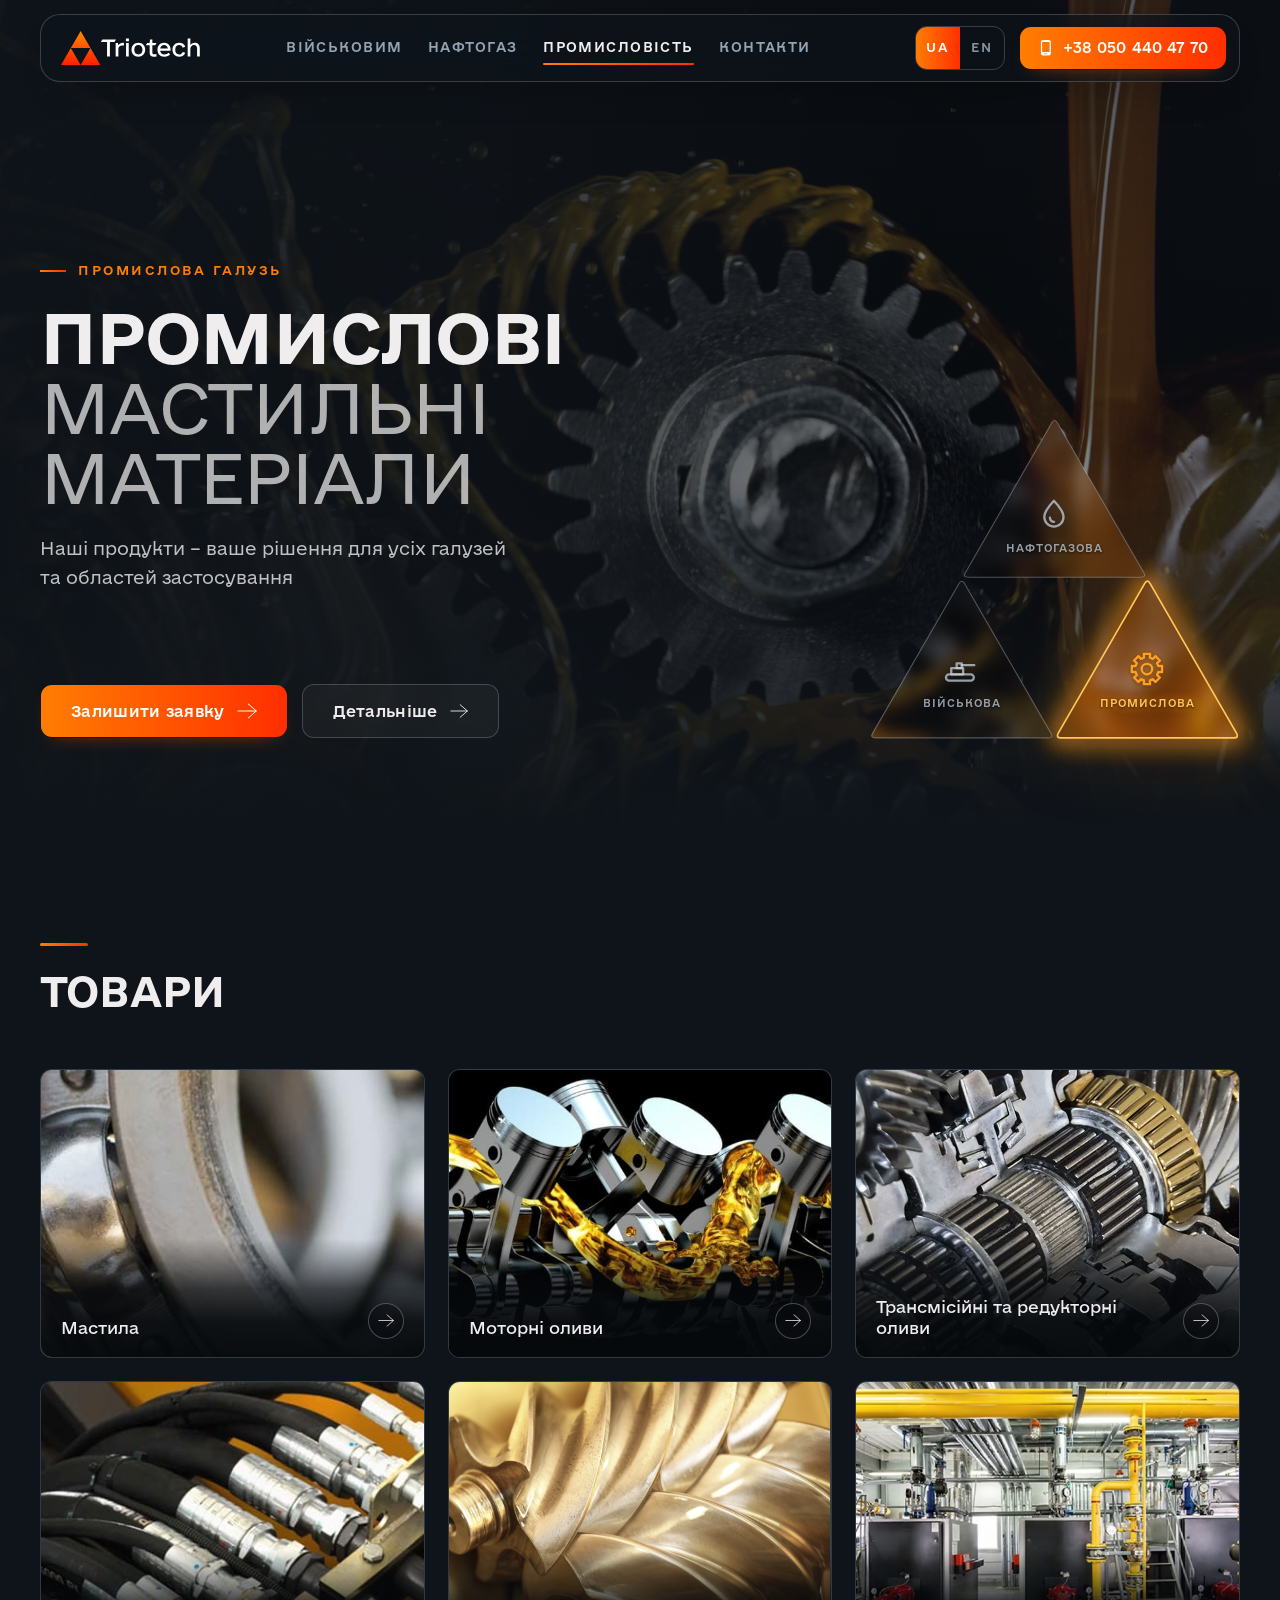
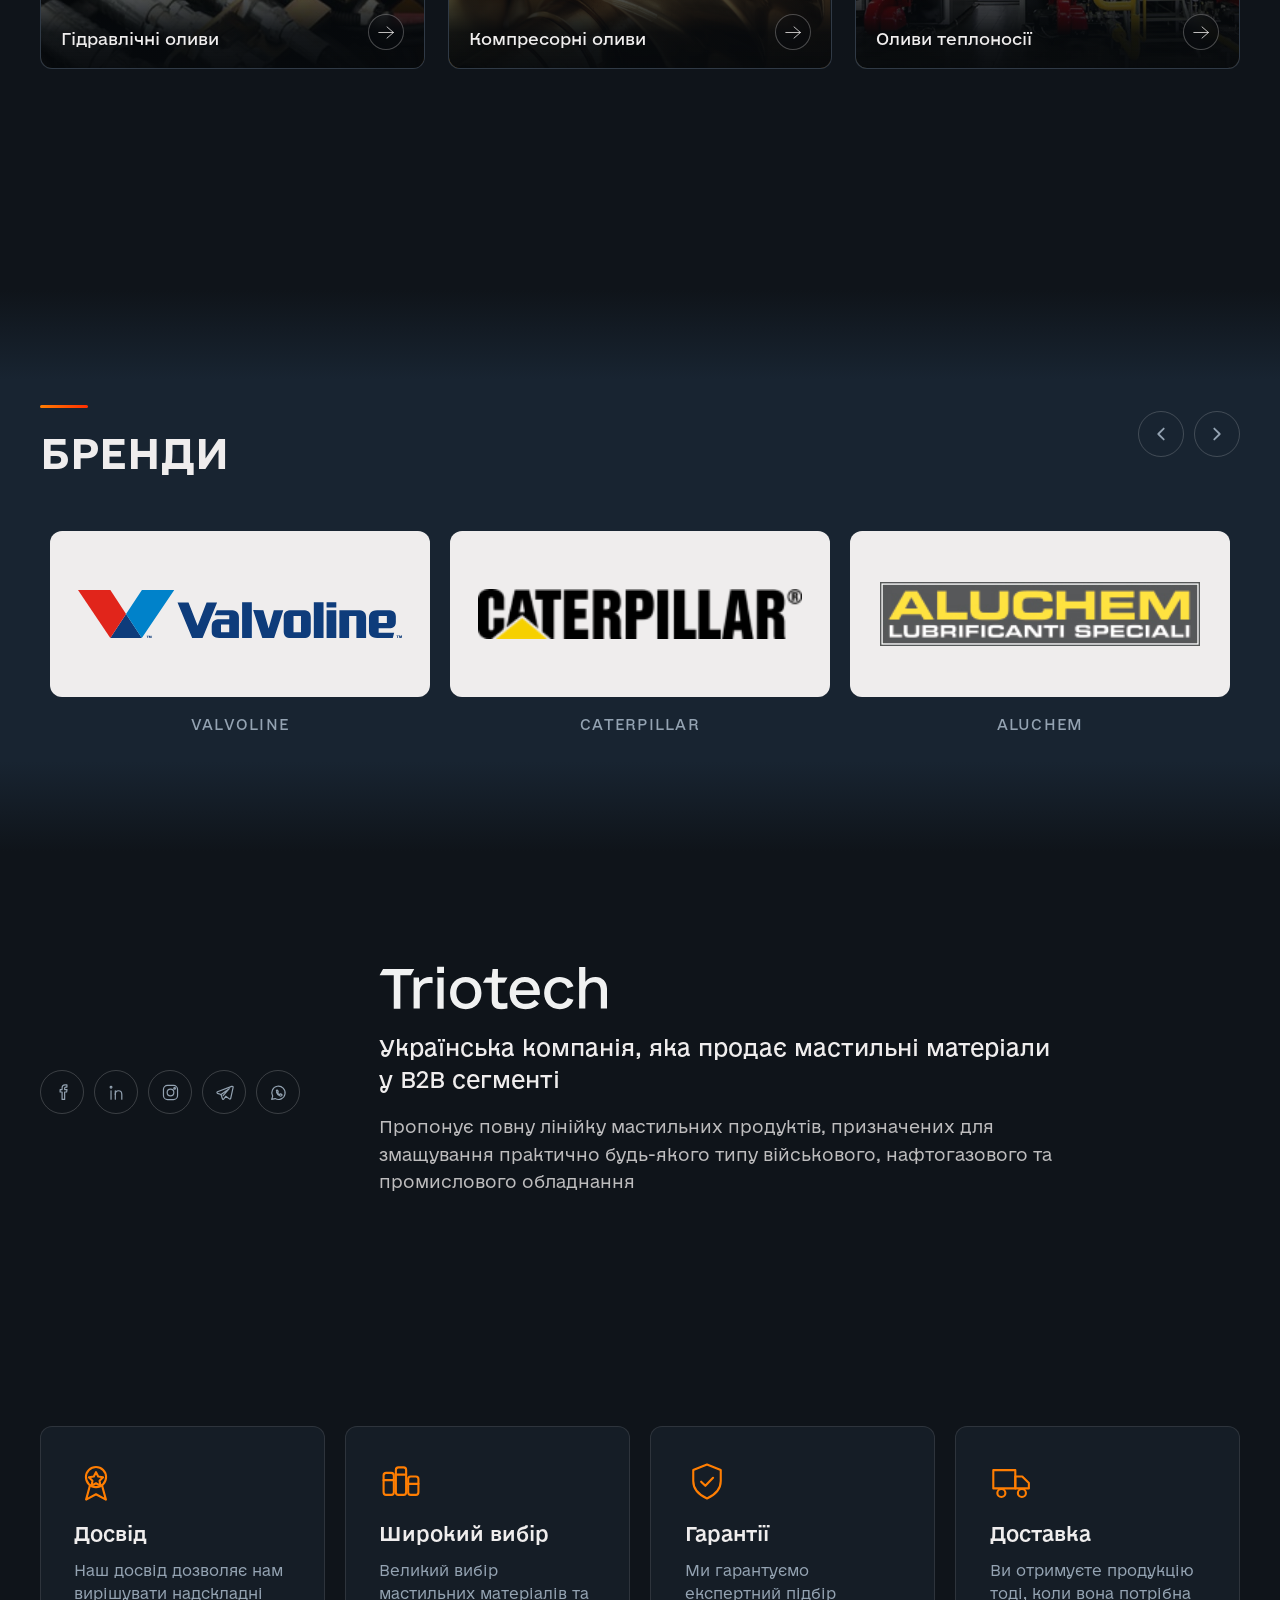
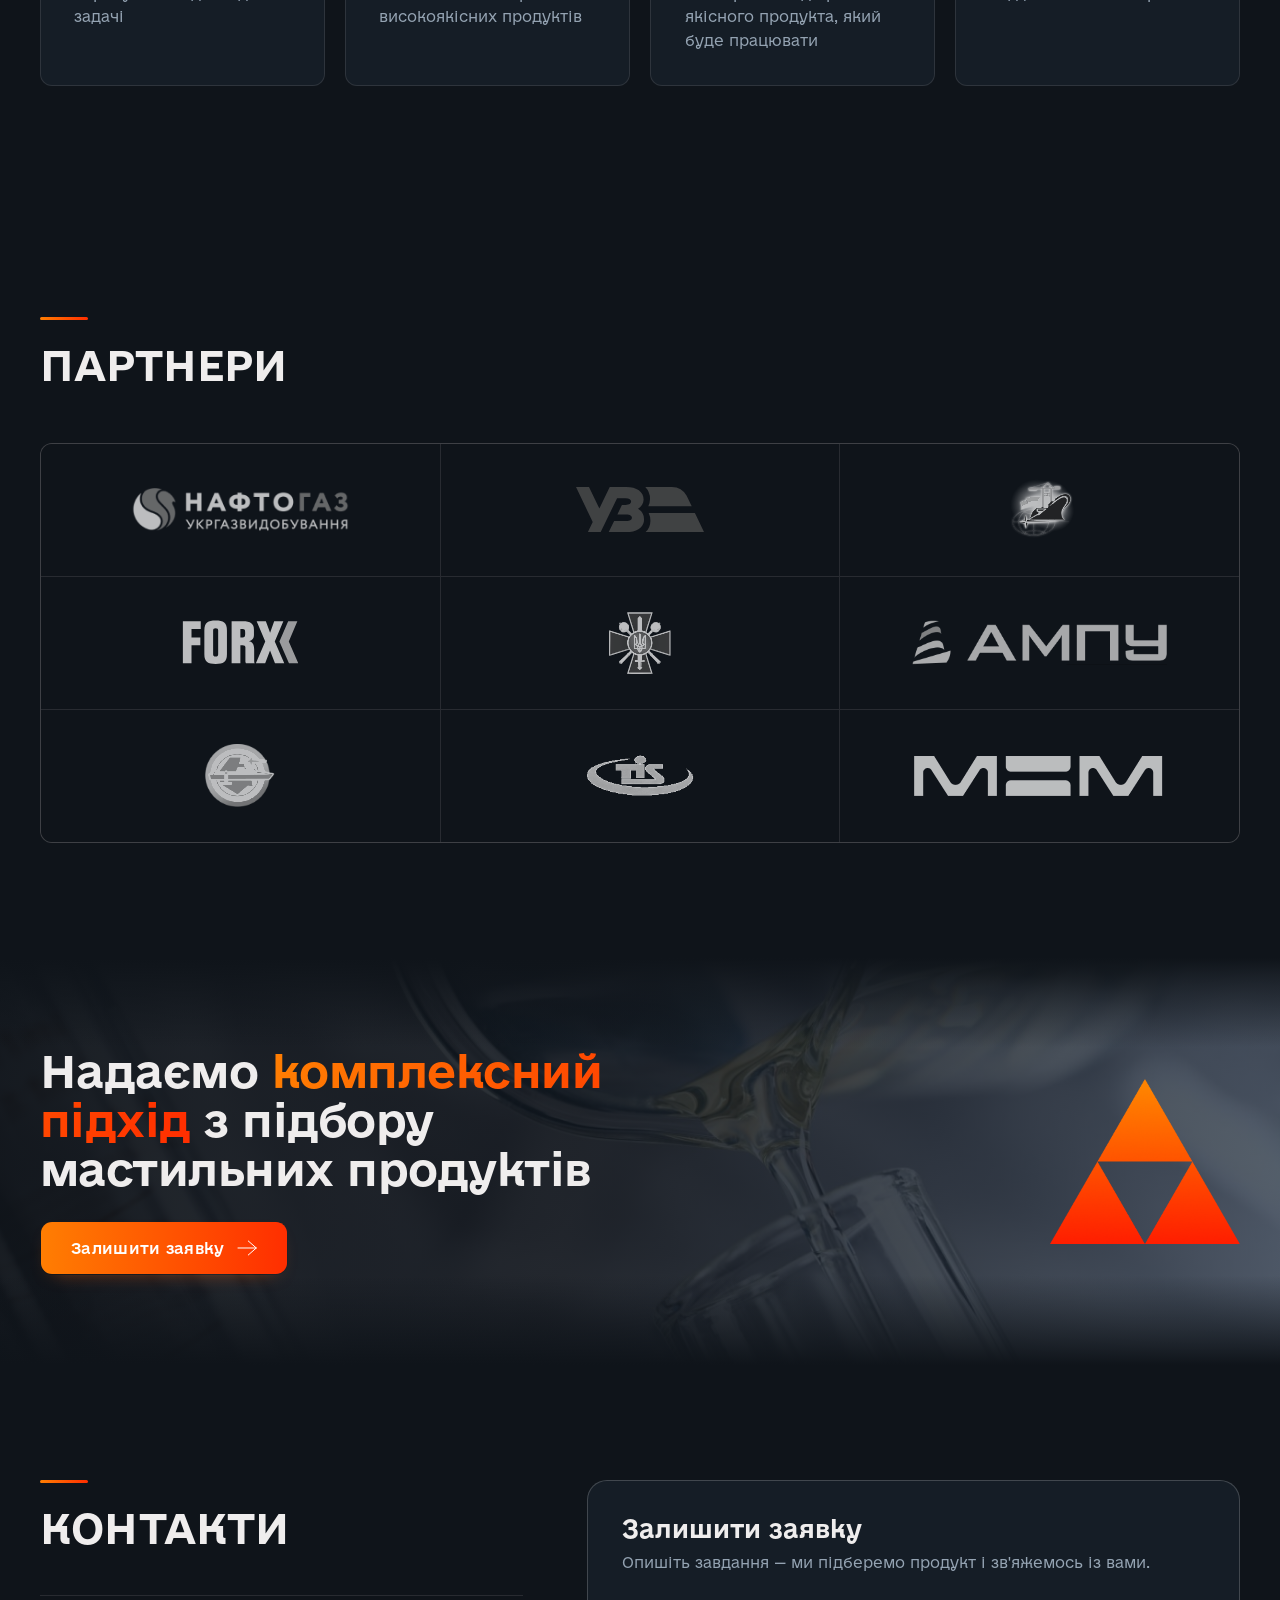
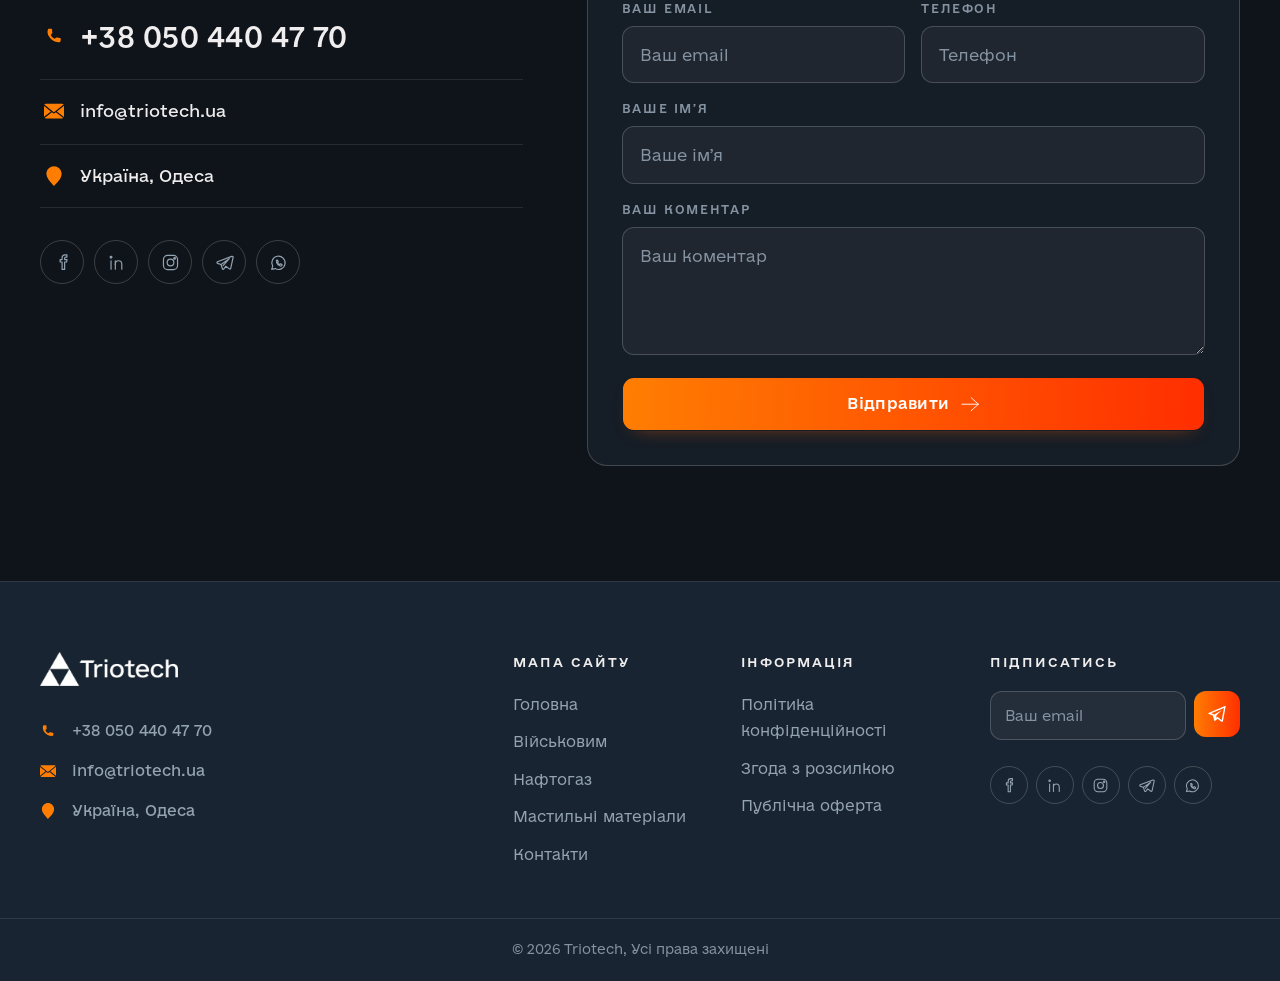
==== commit 95ac48a4: "Головна: вступний блок повернуто в стовпчик, у третій колонці — знак-трикутник - заголовок, підзагол" ====
--- a/Industrial/index.html
+++ b/Industrial/index.html
@@ -5,8 +5,8 @@
     <meta name="viewport"
           content="width=device-width, user-scalable=no, initial-scale=1.0, maximum-scale=1.0, minimum-scale=1.0">
     <meta http-equiv="X-UA-Compatible" content="ie=edge">
-    <link rel="stylesheet" href="../css/style.css?v=33">
-    <link rel="stylesheet" type="text/css" href="../vendor/slick.css?v=33"/>
+    <link rel="stylesheet" href="../css/style.css?v=34">
+    <link rel="stylesheet" type="text/css" href="../vendor/slick.css?v=34"/>
 
     <!-- Favicon -->
     <link href="../favicon.png" rel="icon">
@@ -720,9 +720,9 @@
 
 
 
-<script src="../vendor/jquery.min.js?v=33"></script>
-<script type="text/javascript" src="../vendor/slick.min.js?v=33"></script>
-<script src="../js/main.js?v=33"></script>
+<script src="../vendor/jquery.min.js?v=34"></script>
+<script type="text/javascript" src="../vendor/slick.min.js?v=34"></script>
+<script src="../js/main.js?v=34"></script>
     <script>
         /* --- Статична копія: форми відкривають поштову програму. --- */
         var MAIL = "info@triotech.ua", ISEN = false;
@@ -755,6 +755,6 @@
         });
     </script>
 
-<script src="../js/ui.js?v=33"></script>
+<script src="../js/ui.js?v=34"></script>
 </body>
 </html>
--- a/css/style.css
+++ b/css/style.css
@@ -947,25 +947,37 @@
 }
 /* Картки вирівняні по тій самій сітці, що й меню та решта секцій */
 .primary__swiper{width:min(100% - (var(--gutter) * 2),var(--maxw));margin-inline:auto;overflow:visible;flex:1 1 auto;min-height:0;display:grid;grid-template-rows:minmax(0,1fr);order:1}
-/* Головні тут картки, тож вони йдуть першими й займають середину екрана,
-   а підпис лягає під ними одним рядком: назва ліворуч, уточнення праворуч. */
-.primary__intro{order:2;margin:clamp(20px,2.6vh,34px) 0 0}
+/* Верхня смуга ділиться так само, як картки під нею: текст займає перші дві
+   колонки, а знак-трикутник стоїть рівно над третьою карткою. */
+.primary__intro{order:0;margin:0 0 clamp(24px,3vw,40px)}
 .primary__intro .container{
-  display:flex;align-items:flex-end;justify-content:space-between;
-  gap:clamp(24px,4vw,72px);
-}
+  display:grid;grid-template-columns:repeat(3,1fr);
+  gap:clamp(16px,1.7vw,24px);align-items:end;
+}
+.primary__introtext{grid-column:1 / span 2;min-width:0}
+.primary__triad{grid-column:3;width:100%;align-self:end}
 .primary__intro-title{
   font-weight:700;
-  font-size:clamp(24px,3.1vw,44px);
+  font-size:clamp(30px,4.4vw,58px);
   line-height:1.04;letter-spacing:-.02em;text-transform:uppercase;
-  margin:0;
-}
-.primary__intro-title br{display:none}
+  margin:0 0 18px;
+}
 .primary__intro-sub{
-  font-size:clamp(14px,1.15vw,16.5px);color:rgba(239,237,237,.66);
-  max-width:40ch;margin:0;text-align:right;
-}
-.primary__intro-label{display:none}
+  font-size:clamp(15px,1.35vw,18px);color:rgba(239,237,237,.72);
+  max-width:46ch;margin:0 0 26px;
+}
+.primary__intro-label{
+  display:block;padding-top:20px;border-top:1px solid var(--line-strong);
+  font-size:12px;font-weight:500;letter-spacing:.22em;text-transform:uppercase;
+  color:var(--flame-hi);
+}
+
+/* Знак на головній: жодна грань не активна, поки не наведеш — ні на саму
+   грань, ні на відповідну картку внизу. Підсвітку вмикає js/ui.js, ставлячи
+   ті самі класи, що й на сторінках галузей. */
+.primary__triad .triad-nav__list{margin:0}
+.primary__triad .triad-nav__label{font-size:clamp(9px,.72vw,11px)}
+.primary__triad .triad-nav__ico{width:clamp(22px,2.4vw,34px);height:clamp(22px,2.4vw,34px)}
 
 .primary .primary__list{
   display:grid;grid-template-columns:repeat(3,1fr);grid-template-rows:minmax(0,1fr);
@@ -1771,13 +1783,18 @@
   .quotes__img{width:96px;margin:0 0 18px}
 }
 
-/* На невисоких ноутбуках підпис під картками трохи стискається, щоб їм
-   лишалося більше висоти — вибір галузі має вміщатися в один екран */
+/* На невисоких ноутбуках верхня смуга стискається, щоб карткам лишалося
+   більше висоти — вибір галузі має вміщатися в один екран */
 @media (min-width:1201px) and (max-height:940px){
   .primary{padding-top:calc(var(--header-top) + var(--header-h) + 26px)}
-  .primary__intro{margin-top:20px}
-  .primary__intro-title{font-size:clamp(22px,2.5vw,34px)}
-  .primary__intro-sub{font-size:14px}
+  .primary__intro{margin-bottom:24px}
+  .primary__intro-title{font-size:clamp(26px,3.2vw,42px);margin-bottom:12px}
+  .primary__intro-sub{font-size:15px;margin-bottom:18px}
+  .primary__intro-label{padding-top:14px}
+  .primary__triad{max-width:84%;margin-left:auto}
+}
+@media (min-width:1201px) and (max-height:820px){
+  .primary__triad{max-width:70%}
 }
 
 /* 9 логотипів у два стовпці лишають порожню клітинку — ховаємо останній */
@@ -1801,10 +1818,9 @@
    назва і стрілка ліворуч. Заголовок і підзаголовок лишаються згори. */
 @media (max-width:1200px){
   .primary{display:block;min-height:0;padding:calc(var(--header-top) + var(--header-h) + 34px) 0 44px}
-  .primary__intro{order:0;margin:0 0 30px}
+  .primary__intro{margin:0 0 30px}
   .primary__intro .container{display:block}
-  .primary__intro-sub{text-align:left}
-  .primary__intro-title br{display:inline}
+  .primary__triad{display:none}
   .primary__intro{margin-bottom:30px}
   .primary__intro-title{font-size:clamp(30px,8.4vw,44px);line-height:1.06;margin-bottom:18px}
   .primary__intro-sub{font-size:clamp(15px,4vw,17px);max-width:34ch;margin-bottom:26px}
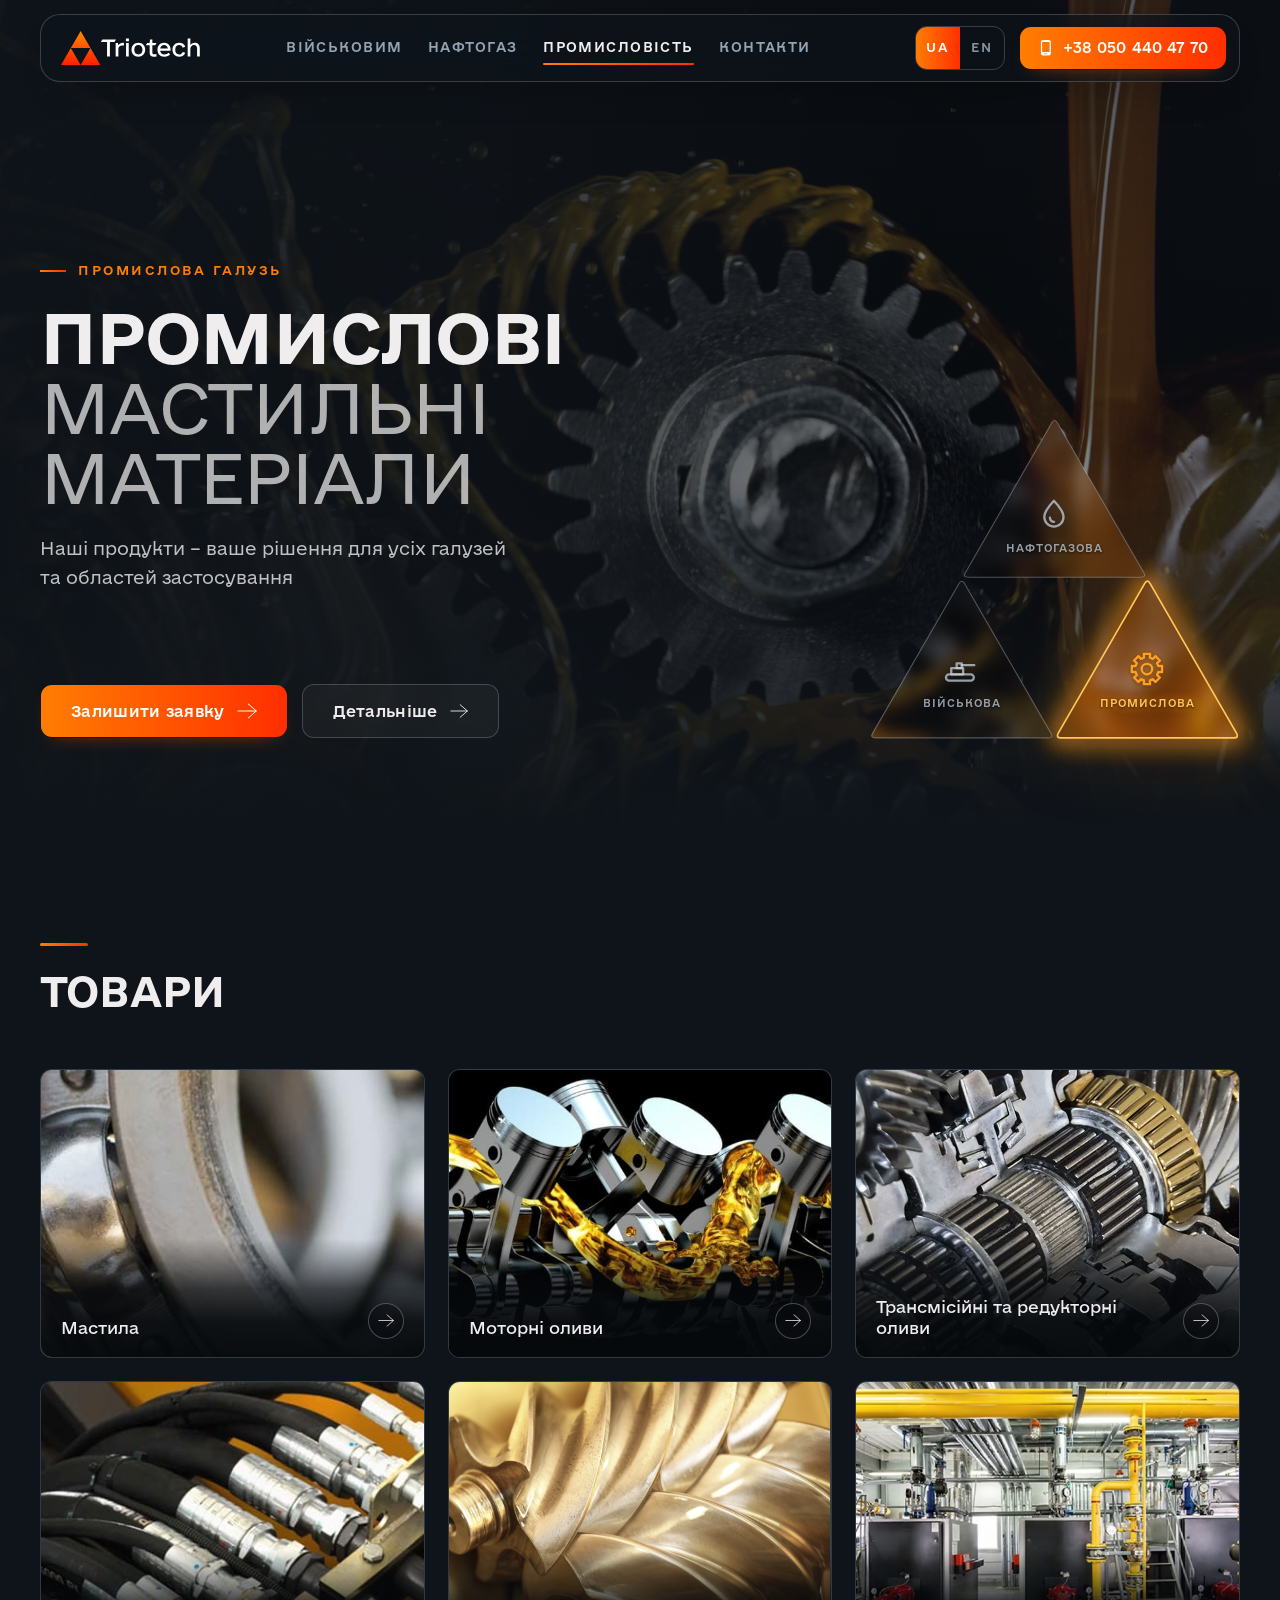
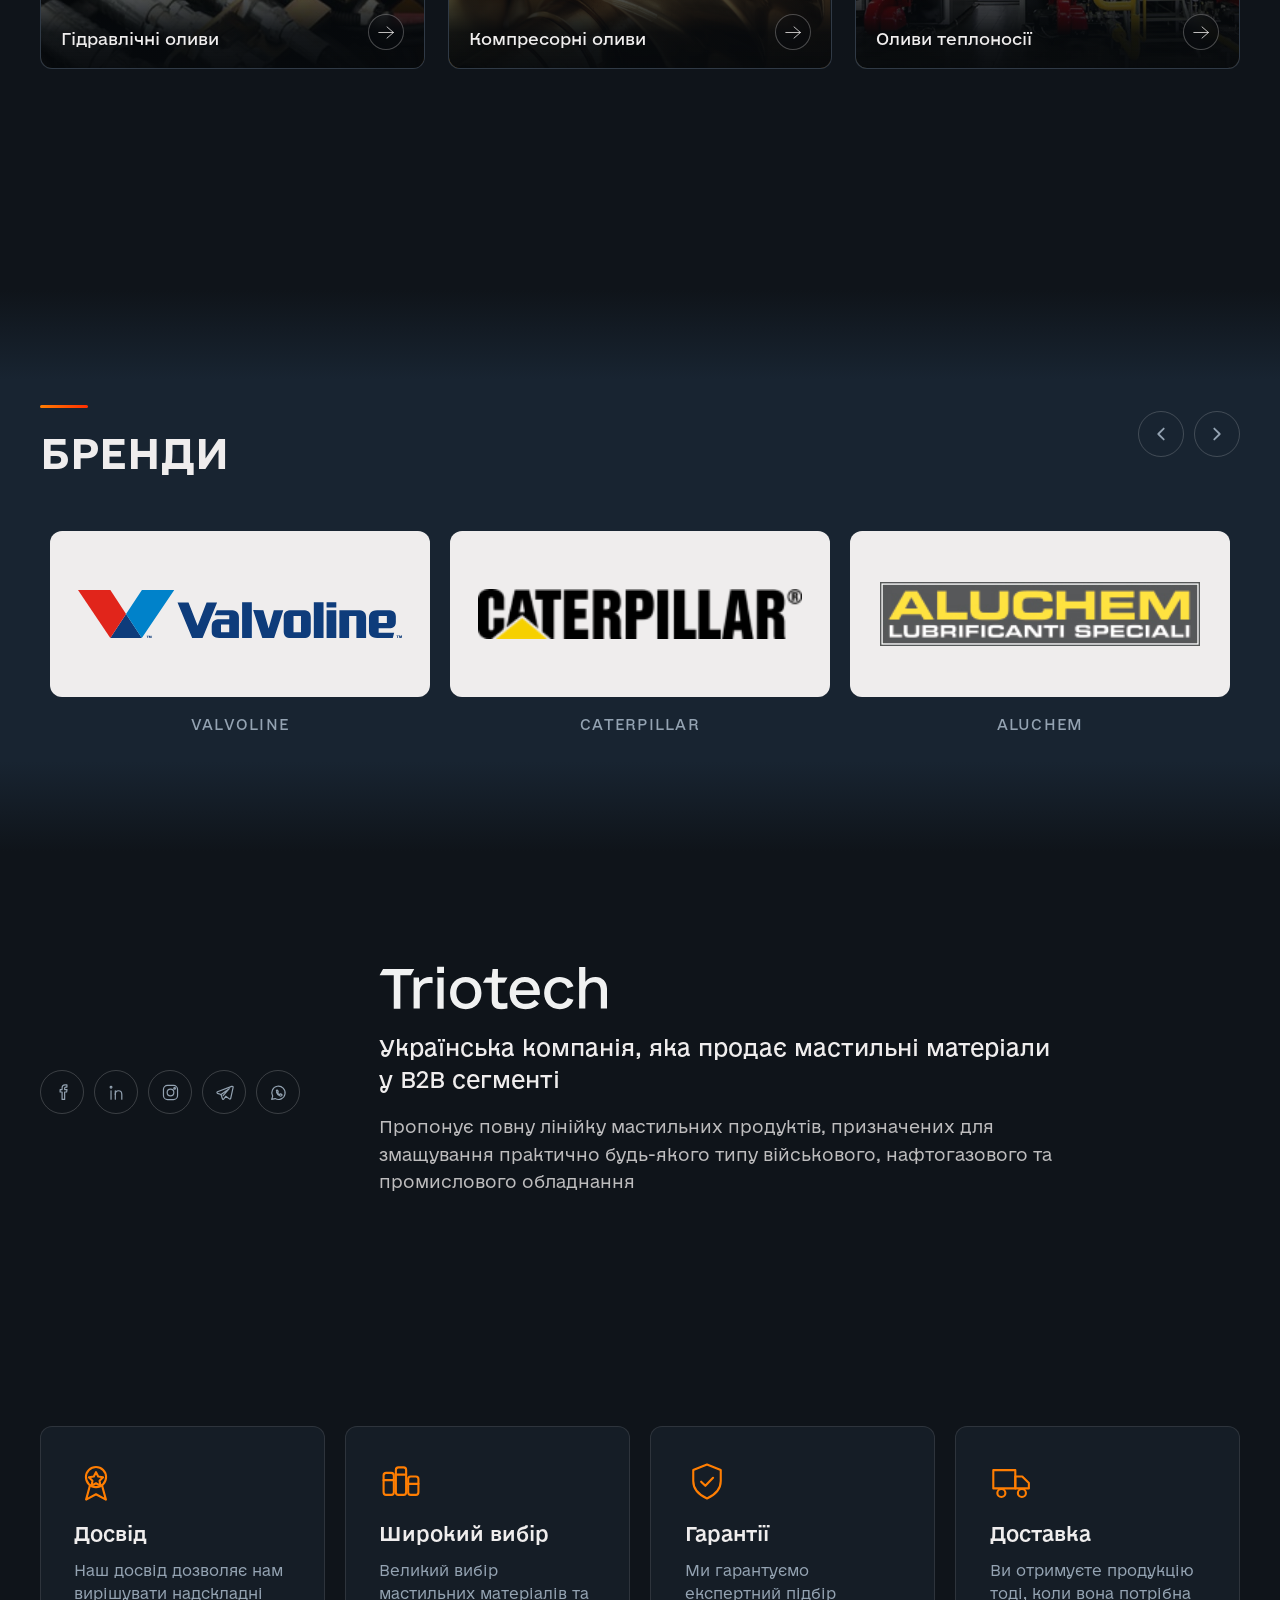
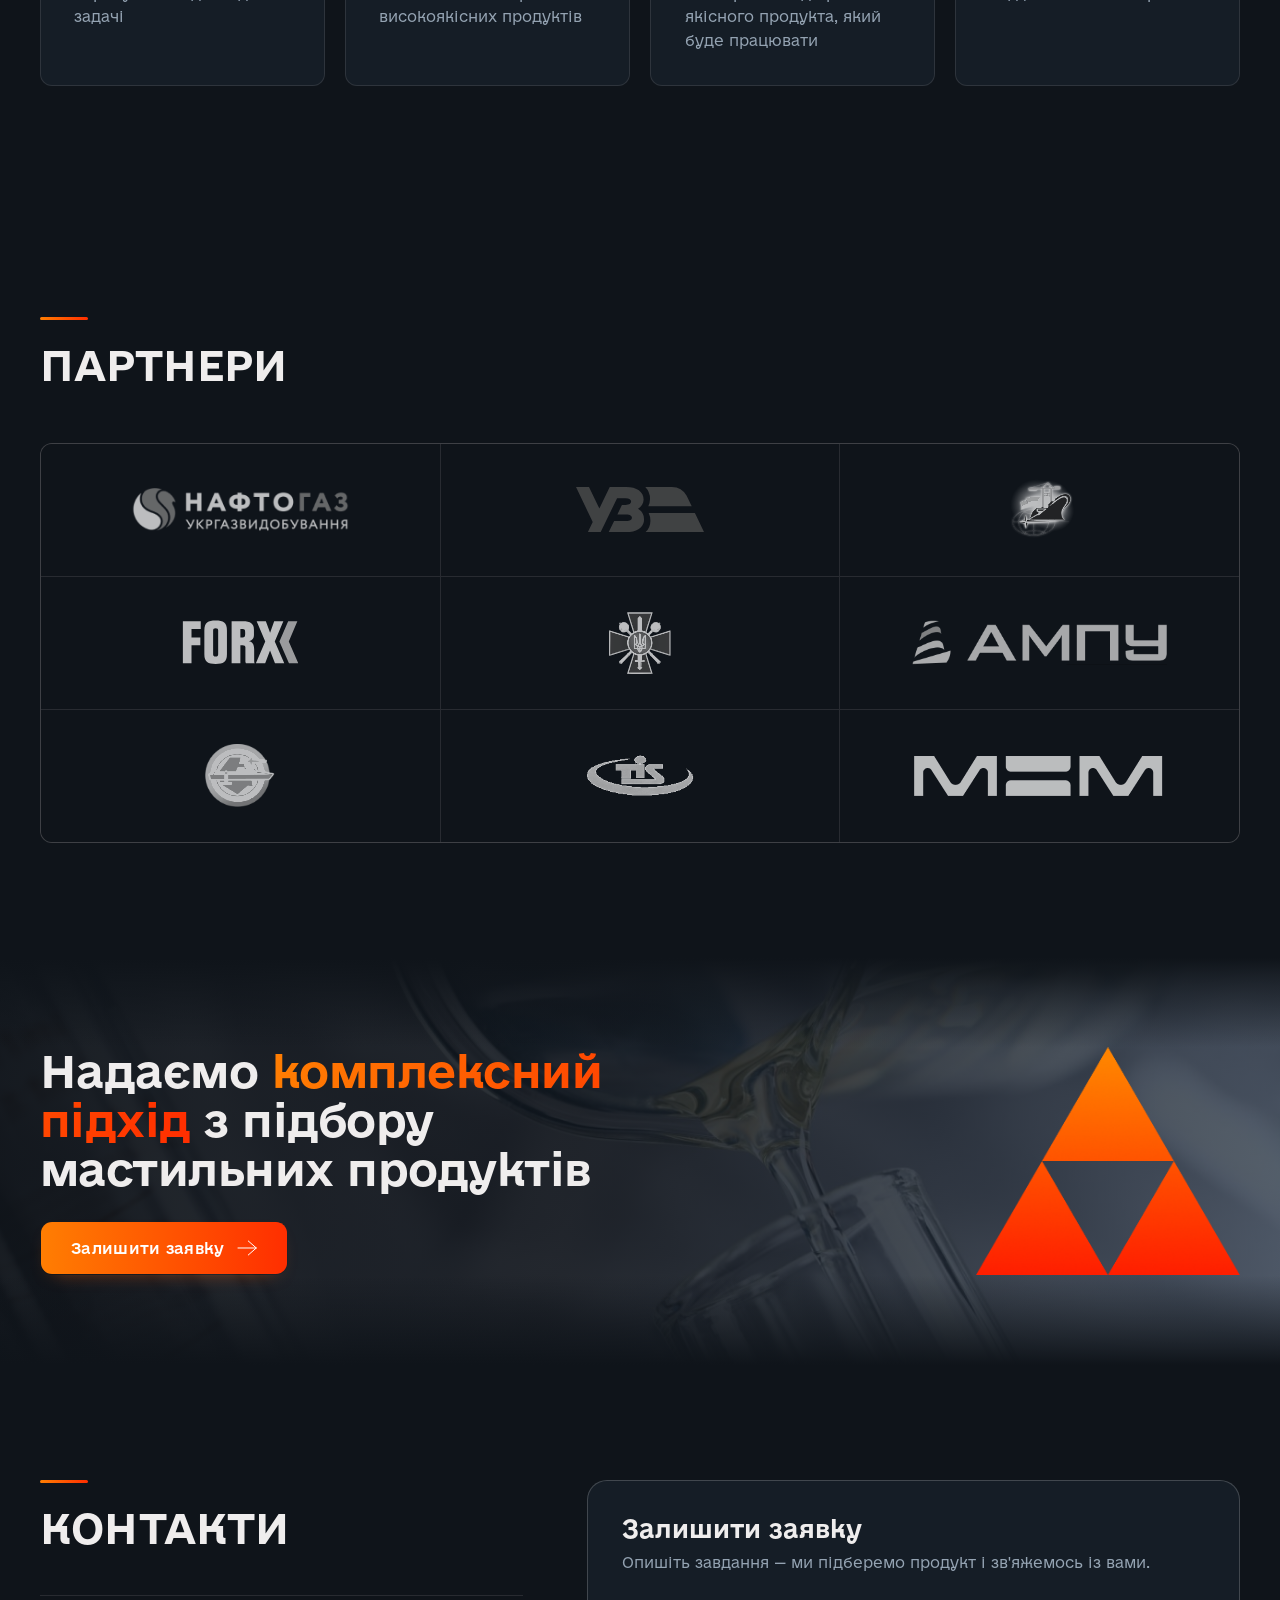
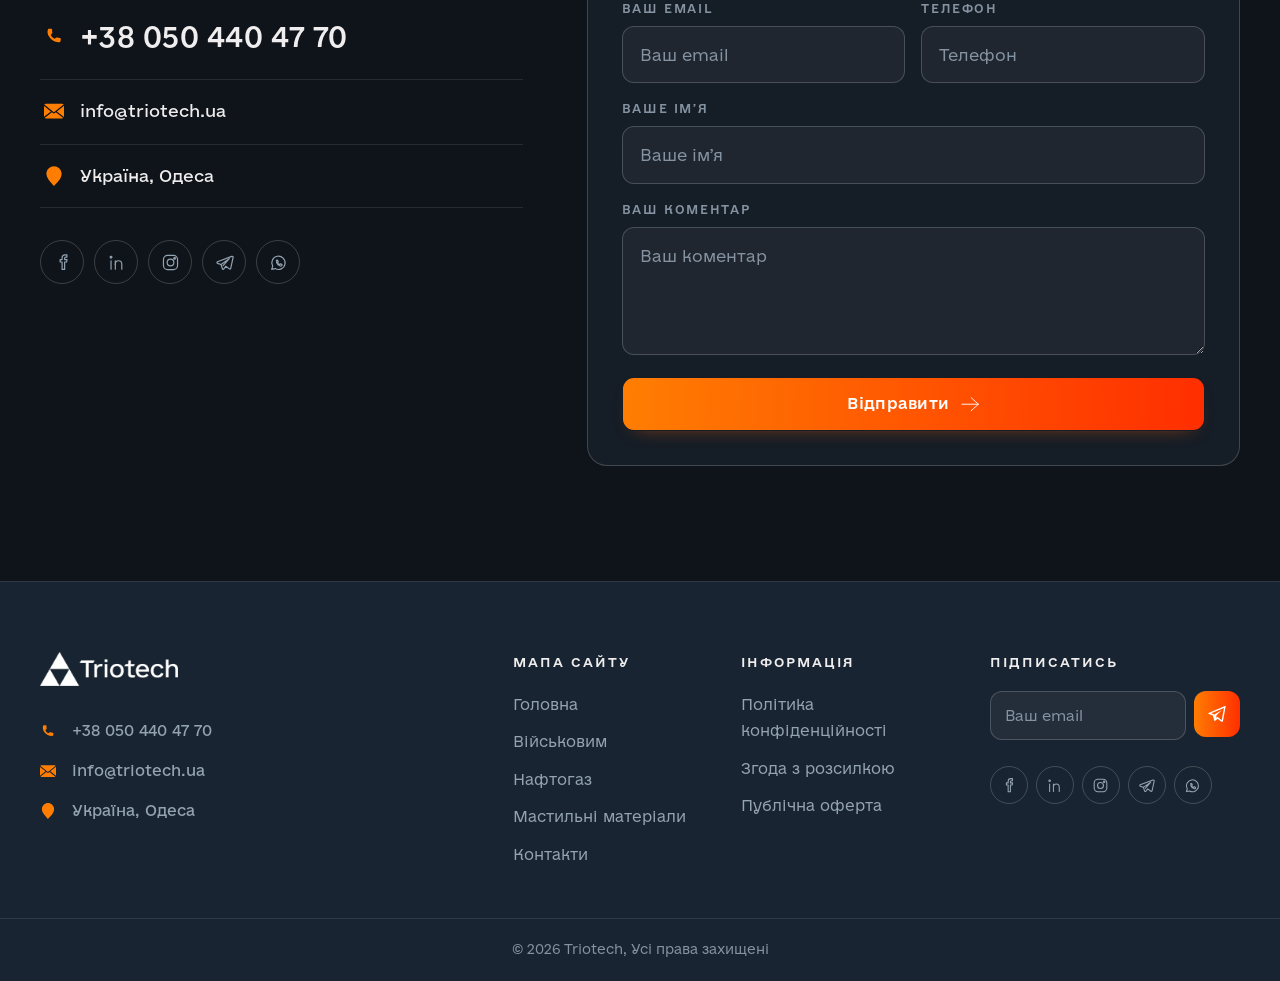
==== commit bd747626: "Логотип у блоці «Надаємо комплексний підхід» — на всю висоту блоку Верх на рівні першого рядка загол" ====
--- a/Industrial/index.html
+++ b/Industrial/index.html
@@ -5,8 +5,8 @@
     <meta name="viewport"
           content="width=device-width, user-scalable=no, initial-scale=1.0, maximum-scale=1.0, minimum-scale=1.0">
     <meta http-equiv="X-UA-Compatible" content="ie=edge">
-    <link rel="stylesheet" href="../css/style.css?v=34">
-    <link rel="stylesheet" type="text/css" href="../vendor/slick.css?v=34"/>
+    <link rel="stylesheet" href="../css/style.css?v=37">
+    <link rel="stylesheet" type="text/css" href="../vendor/slick.css?v=37"/>
 
     <!-- Favicon -->
     <link href="../favicon.png" rel="icon">
@@ -720,9 +720,9 @@
 
 
 
-<script src="../vendor/jquery.min.js?v=34"></script>
-<script type="text/javascript" src="../vendor/slick.min.js?v=34"></script>
-<script src="../js/main.js?v=34"></script>
+<script src="../vendor/jquery.min.js?v=37"></script>
+<script type="text/javascript" src="../vendor/slick.min.js?v=37"></script>
+<script src="../js/main.js?v=37"></script>
     <script>
         /* --- Статична копія: форми відкривають поштову програму. --- */
         var MAIL = "info@triotech.ua", ISEN = false;
@@ -755,6 +755,6 @@
         });
     </script>
 
-<script src="../js/ui.js?v=34"></script>
+<script src="../js/ui.js?v=37"></script>
 </body>
 </html>
--- a/css/style.css
+++ b/css/style.css
@@ -952,9 +952,10 @@
 .primary__intro{order:0;margin:0 0 clamp(24px,3vw,40px)}
 .primary__intro .container{
   display:grid;grid-template-columns:repeat(3,1fr);
-  gap:clamp(16px,1.7vw,24px);align-items:end;
-}
-.primary__introtext{grid-column:1 / span 2;min-width:0}
+  column-gap:clamp(16px,1.7vw,24px);row-gap:0;align-items:end;
+}
+/* Текст стоїть по центру смуги — так він не відривається від знака праворуч */
+.primary__introtext{grid-column:1 / span 2;min-width:0;align-self:center}
 .primary__triad{grid-column:3;width:100%;align-self:end}
 .primary__intro-title{
   font-weight:700;
@@ -966,8 +967,12 @@
   font-size:clamp(15px,1.35vw,18px);color:rgba(239,237,237,.72);
   max-width:46ch;margin:0 0 26px;
 }
+/* Розділювач лежить рівно на рівні основи трикутника, але тягнеться лише
+   під текстом — до кінця другої колонки, не доходячи до знака.
+   Підпис іде вже під лінією. */
 .primary__intro-label{
-  display:block;padding-top:20px;border-top:1px solid var(--line-strong);
+  grid-column:1 / span 2;
+  display:block;padding-top:18px;border-top:1px solid var(--line-strong);
   font-size:12px;font-weight:500;letter-spacing:.22em;text-transform:uppercase;
   color:var(--flame-hi);
 }
@@ -1416,7 +1421,14 @@
     var(--ink) 0%, rgba(15,20,26,0) 22%,
     rgba(15,20,26,0) 78%, var(--ink) 100%);
 }
-.quotes .container{display:flex;align-items:center;justify-content:space-between;gap:clamp(32px,5vw,64px)}
+/* Логотип має тримати блок разом: його верх — на рівні першого рядка
+   заголовка, низ — на рівні кнопки. Тому він виведений з потоку: інакше
+   власна висота картинки задавала б висоту рядка, а не навпаки. Місце під
+   нього заброньовано відступом контейнера. */
+.quotes .container{
+  position:relative;display:flex;align-items:center;justify-content:space-between;
+  gap:clamp(32px,5vw,64px);padding-right:clamp(200px,26%,340px);
+}
 .quotes__wrapper{max-width:62ch}
 .quotes__title{
   font-weight:700;font-size:clamp(26px,3.4vw,44px);line-height:1.12;
@@ -1425,8 +1437,11 @@
 .quotes__title span{
   background-image:var(--flame-grad);-webkit-background-clip:text;background-clip:text;color:transparent;
 }
-.quotes__img{flex:none;width:clamp(120px,15vw,190px);opacity:.95}
-.quotes__img img{width:100%;height:auto}
+.quotes__img{
+  position:absolute;top:0;bottom:0;right:0;width:auto;
+  display:flex;align-items:center;justify-content:flex-end;opacity:.95;
+}
+.quotes__img img{height:100%;width:auto;max-width:100%;object-fit:contain;display:block}
 
 /* ============================================================================
    КОНТАКТИ + ФОРМА
@@ -1692,8 +1707,12 @@
   .about .container{grid-template-columns:1fr}
   .about__left{flex-direction:row;align-items:center;justify-content:space-between;flex-wrap:wrap}
   .footer__wrapper .container{grid-template-columns:1fr}
-  .quotes .container{flex-direction:column;align-items:flex-start}
-  .quotes__img{order:-1;align-self:flex-start;margin:0 0 22px}
+  .quotes .container{position:static;flex-direction:column;align-items:flex-start;padding-right:0}
+  .quotes__img{
+    position:static;order:-1;align-self:flex-start;margin:0 0 22px;
+    display:block;width:clamp(120px,15vw,190px);
+  }
+  .quotes__img img{width:100%;height:auto}
 }
 
 @media (max-width:860px){
@@ -1788,10 +1807,10 @@
 @media (min-width:1201px) and (max-height:940px){
   .primary{padding-top:calc(var(--header-top) + var(--header-h) + 26px)}
   .primary__intro{margin-bottom:24px}
-  .primary__intro-title{font-size:clamp(26px,3.2vw,42px);margin-bottom:12px}
+  .primary__intro-title{font-size:clamp(28px,3.8vw,50px);margin-bottom:14px}
   .primary__intro-sub{font-size:15px;margin-bottom:18px}
   .primary__intro-label{padding-top:14px}
-  .primary__triad{max-width:84%;margin-left:auto}
+  .primary__triad{max-width:84%;margin-inline:auto}
 }
 @media (min-width:1201px) and (max-height:820px){
   .primary__triad{max-width:70%}
